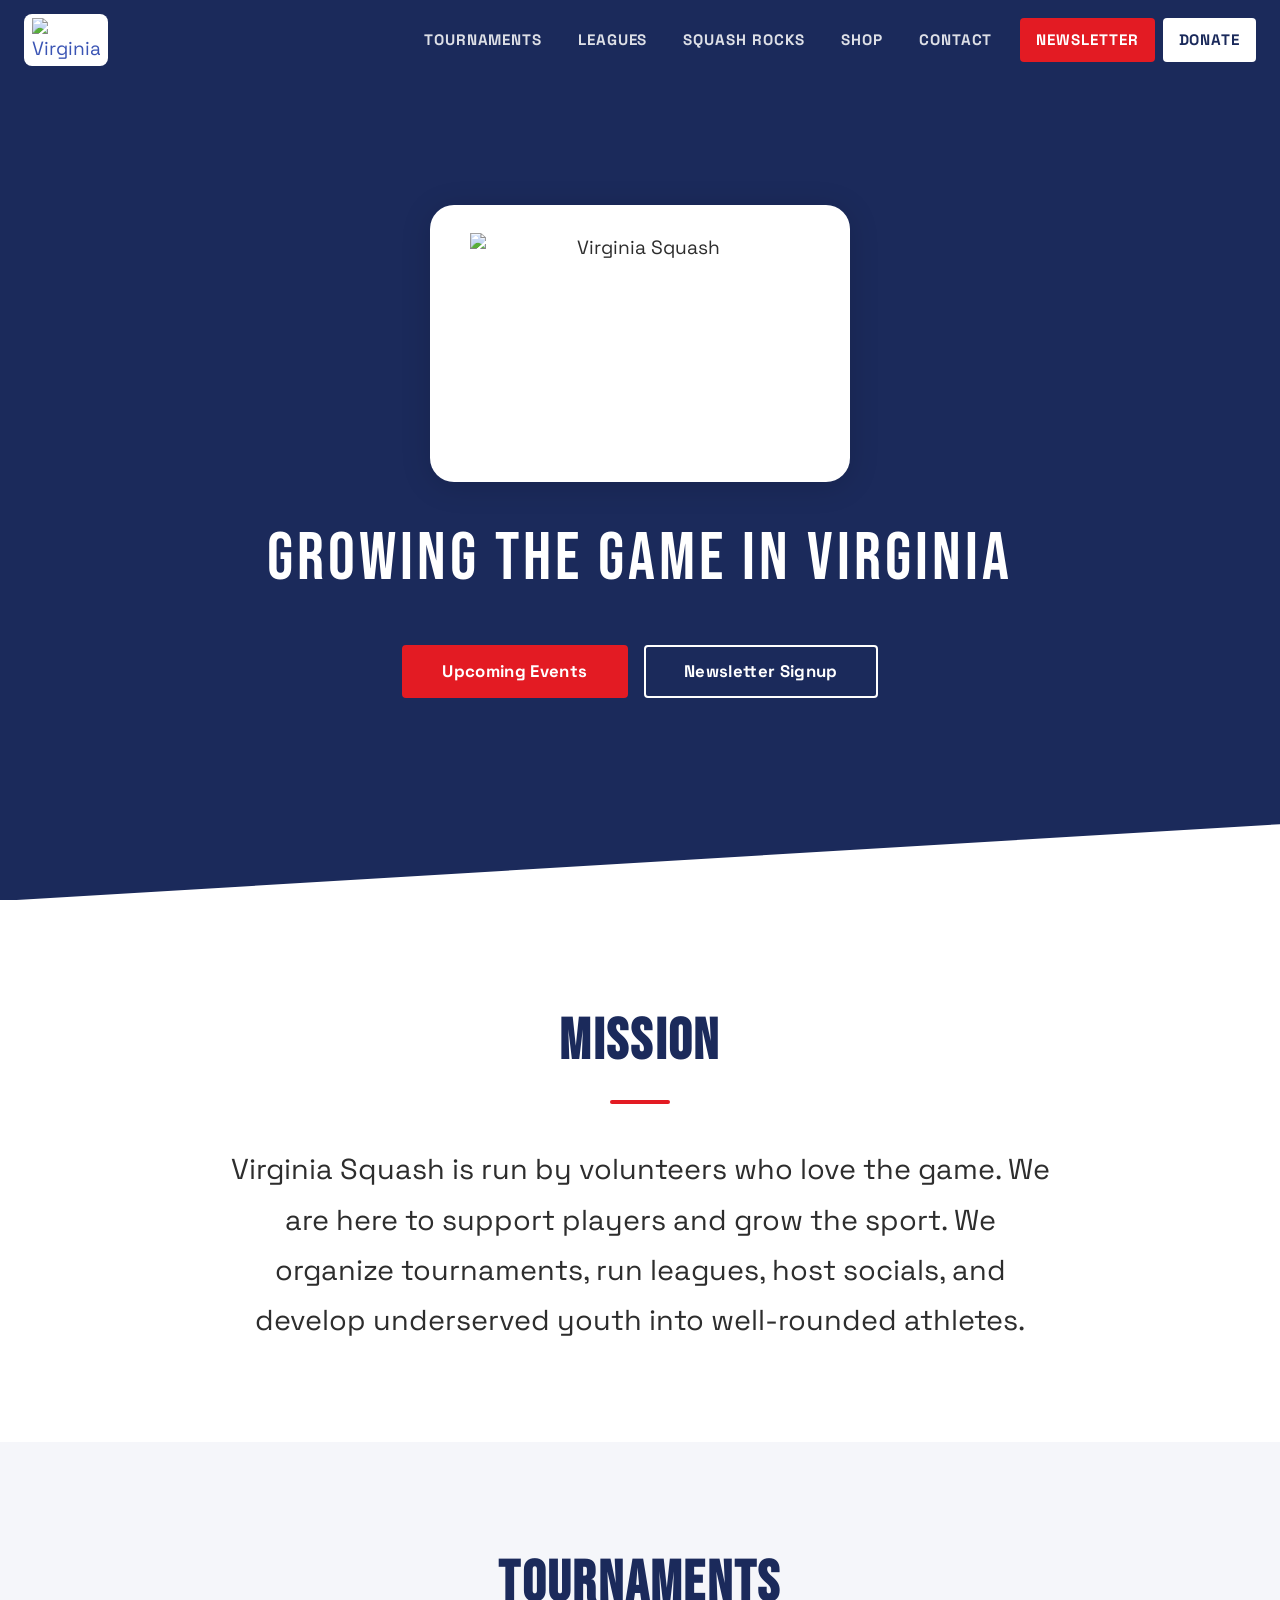
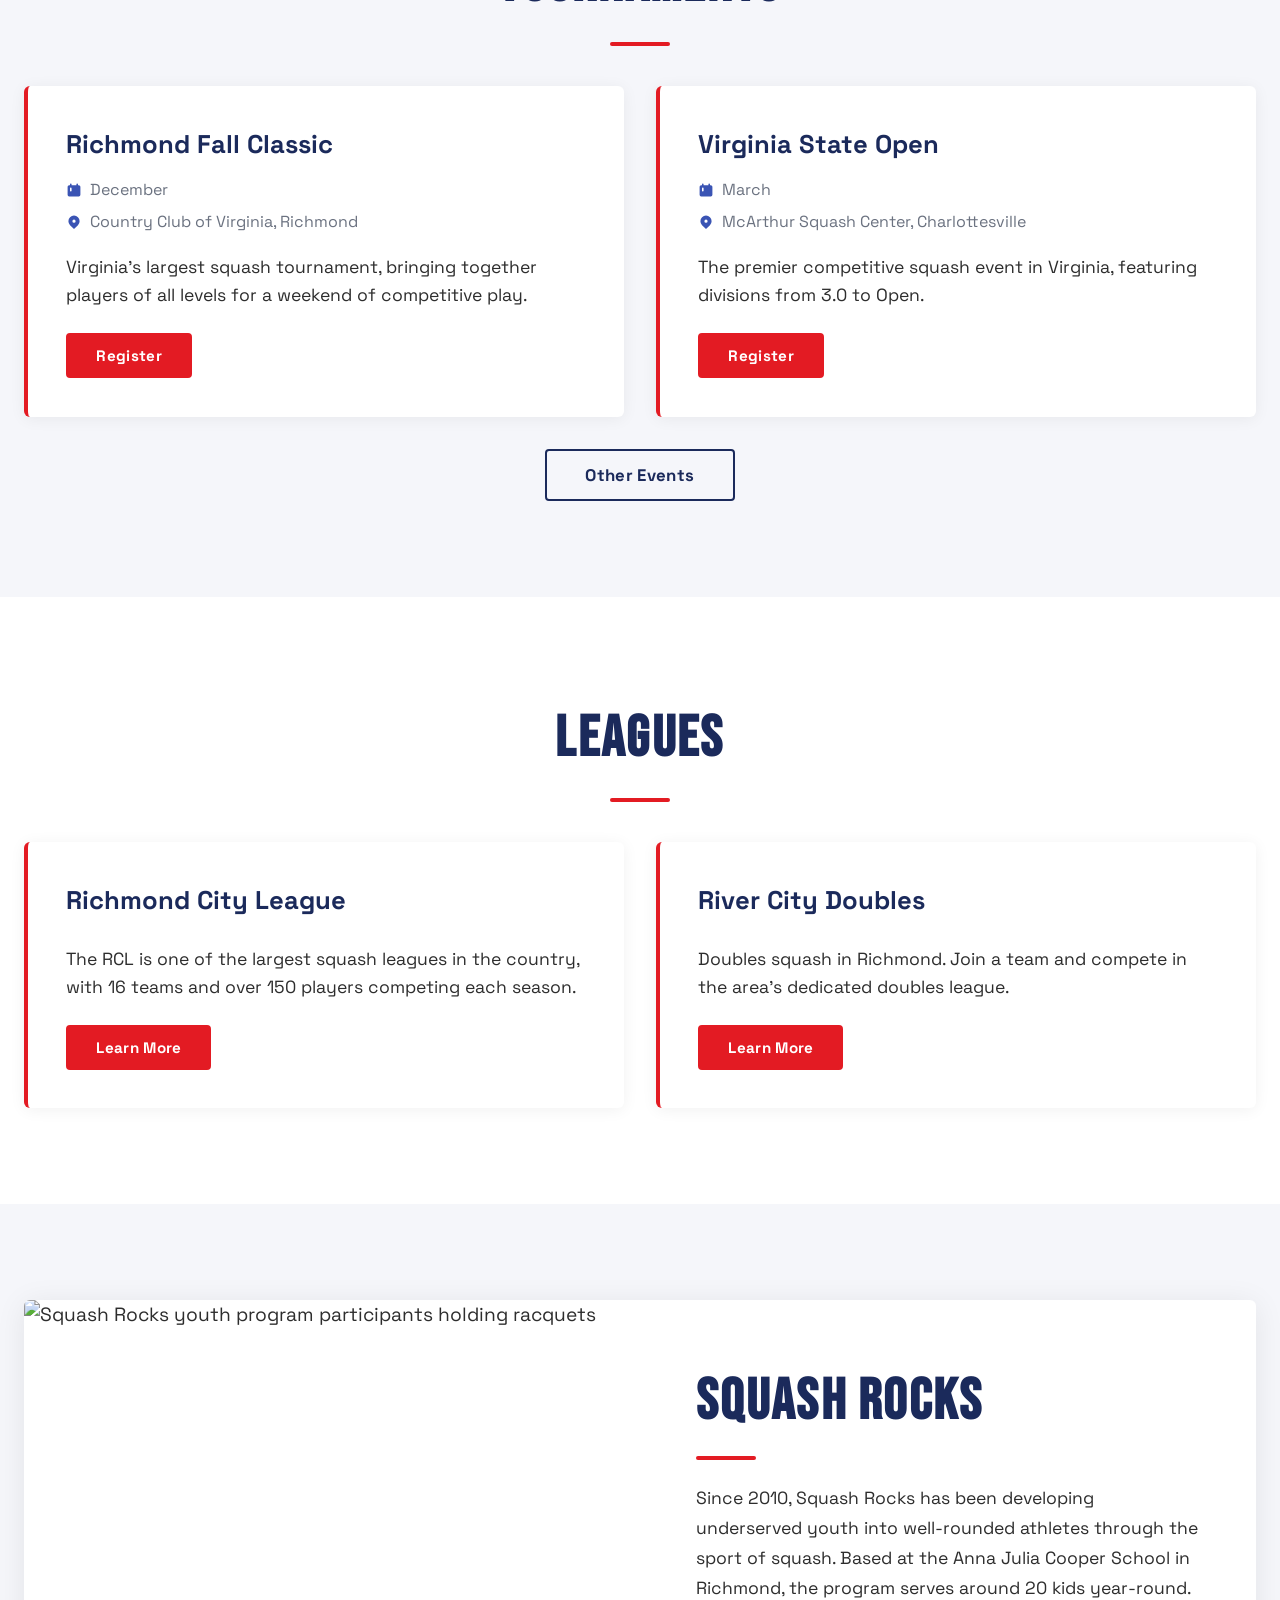
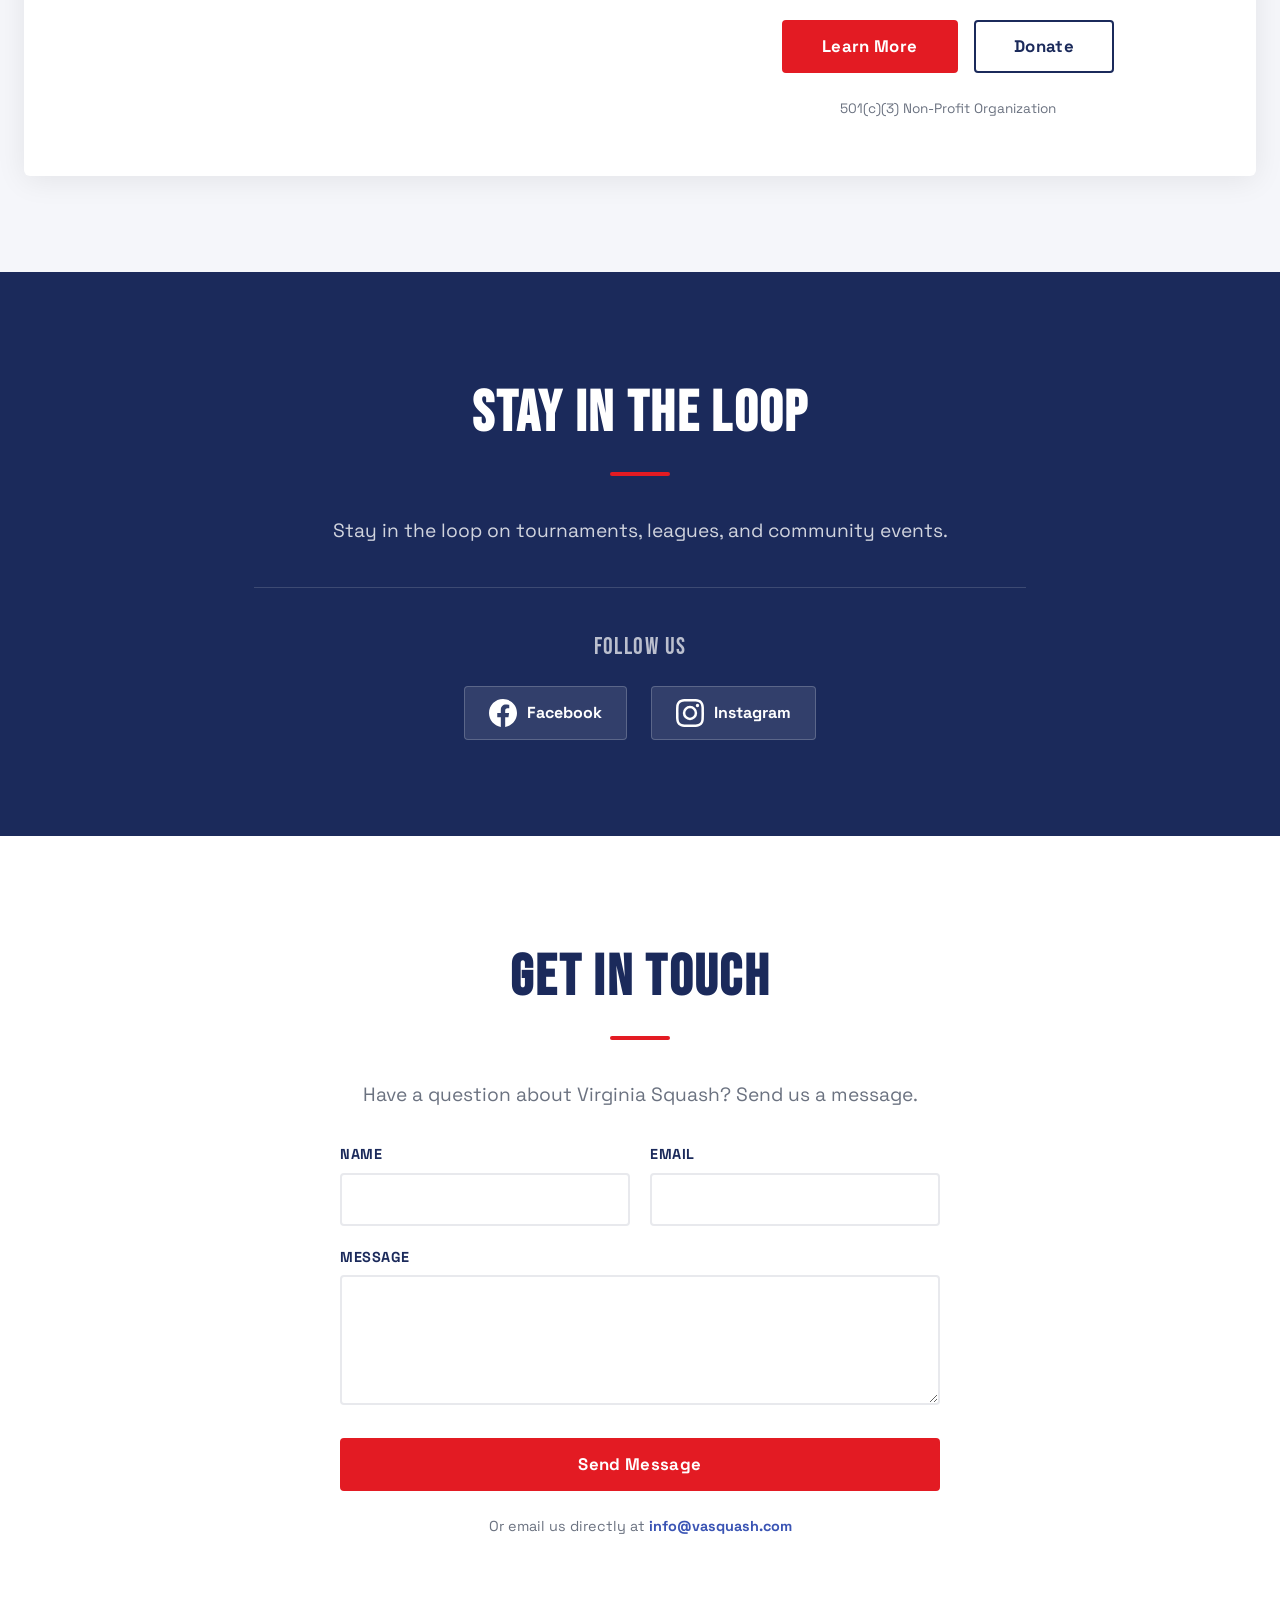
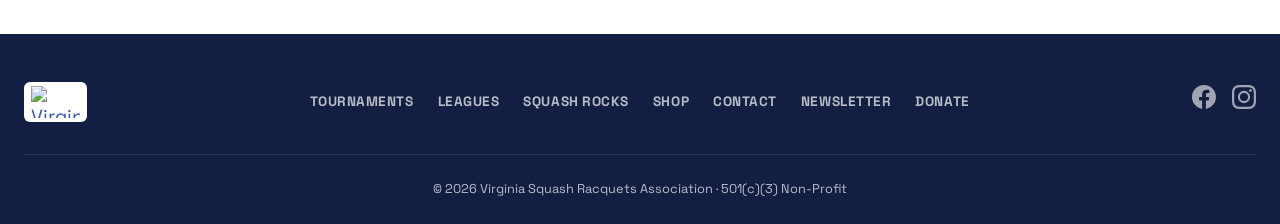
==== index.html @ 573ef641 "Add dedicated Squash Rocks page with red theme New squash-rocks.html branches off the main site with" ====
<!DOCTYPE html>
<html lang="en">
<head>
  <meta charset="UTF-8">
  <meta name="viewport" content="width=device-width, initial-scale=1.0">
  <title>Virginia Squash | Growing the Game in Virginia</title>
  <meta name="description" content="Virginia Squash Racquets Association. Leagues, tournaments, youth programs, and community squash in Virginia.">
  <meta name="theme-color" content="#1B2A5B">
  <meta property="og:title" content="Virginia Squash">
  <meta property="og:description" content="Growing the game in Virginia. Leagues, tournaments, and youth development.">
  <meta property="og:type" content="website">
  <meta property="og:url" content="https://vasquash.com">
  <meta property="og:image" content="assets/logo-hero.png">
  <link rel="icon" type="image/png" sizes="32x32" href="assets/favicon-32.png">
  <link rel="apple-touch-icon" href="assets/apple-touch-icon.png">
  <link rel="preconnect" href="https://fonts.googleapis.com">
  <link rel="preconnect" href="https://fonts.gstatic.com" crossorigin>
  <link href="https://fonts.googleapis.com/css2?family=Bebas+Neue&family=Space+Grotesk:wght@400;700&display=swap" rel="stylesheet">
  <link rel="stylesheet" href="styles.css">
</head>
<body>

  <!-- Navigation -->
  <nav class="nav" id="nav">
    <div class="nav__inner">
      <a href="#" class="nav__logo">
        <img src="assets/logo-nav.png" alt="Virginia Squash" width="120" height="78">
      </a>
      <button class="nav__toggle" id="navToggle" aria-label="Toggle navigation menu" aria-expanded="false">
        <span></span>
        <span></span>
        <span></span>
      </button>
      <div class="nav__menu" id="navMenu">
        <a href="#tournaments" class="nav__link">Tournaments</a>
        <a href="#leagues" class="nav__link">Leagues</a>
        <a href="squash-rocks.html" class="nav__link">Squash Rocks</a>
        <a href="https://virginia-squash-shop.fourthwall.com/" class="nav__link" target="_blank" rel="noopener noreferrer">Shop</a>
        <a href="#contact" class="nav__link">Contact</a>
        <a href="#newsletter" class="nav__link nav__link--cta">Newsletter</a>
        <a href="https://secure.lglforms.com/form_engine/s/cYFWQz6Lg2ntvpS0gaGcMw?t=1695511585" class="nav__link nav__link--donate" target="_blank" rel="noopener noreferrer">Donate</a>
      </div>
    </div>
  </nav>

  <!-- Hero -->
  <section class="hero" id="hero">
    <div class="hero__collage" id="heroCollage" aria-hidden="true"></div>
    <div class="hero__content">
      <img src="assets/logo-hero.png" alt="Virginia Squash" class="hero__logo" width="800" height="519">
      <p class="hero__tagline">Growing the Game in Virginia</p>
      <div class="btn-group">
        <a href="#tournaments" class="btn btn--primary">Upcoming Events</a>
        <a href="#newsletter" class="btn btn--outline">Newsletter Signup</a>
      </div>
    </div>
  </section>

  <!-- About -->
  <section class="section section--white" id="about">
    <div class="container">
      <h2 class="section__title reveal">Mission</h2>
      <p class="about__text reveal">
        Virginia Squash is run by volunteers who love the game. We are here to support players and grow the sport. We organize tournaments, run leagues, host socials, and develop underserved youth into well-rounded athletes.
      </p>
    </div>
  </section>

  <!-- Tournaments -->
  <section class="section section--alt" id="tournaments">
    <div class="container">
      <h2 class="section__title reveal">Tournaments</h2>
      <div class="card-grid">
        <article class="card reveal">
          <h3 class="card__name">Richmond Fall Classic</h3>
          <div class="card__meta">
            <svg class="card__icon" viewBox="0 0 20 20" fill="currentColor" width="16" height="16"><path d="M6 2a1 1 0 00-1 1v1H4a2 2 0 00-2 2v10a2 2 0 002 2h12a2 2 0 002-2V6a2 2 0 00-2-2h-1V3a1 1 0 10-2 0v1H7V3a1 1 0 00-1-1zm0 5a1 1 0 011 1v3a1 1 0 11-2 0V8a1 1 0 011-1z"/></svg>
            <span>December</span>
          </div>
          <div class="card__meta">
            <svg class="card__icon" viewBox="0 0 20 20" fill="currentColor" width="16" height="16"><path fill-rule="evenodd" d="M5.05 4.05a7 7 0 119.9 9.9L10 18.9l-4.95-4.95a7 7 0 010-9.9zM10 11a2 2 0 100-4 2 2 0 000 4z" clip-rule="evenodd"/></svg>
            <span>Country Club of Virginia, Richmond</span>
          </div>
          <p class="card__desc">Virginia's largest squash tournament, bringing together players of all levels for a weekend of competitive play.</p>
          <a href="#newsletter" class="btn btn--primary btn--sm card__action">Register</a>
        </article>

        <article class="card reveal">
          <h3 class="card__name">Virginia State Open</h3>
          <div class="card__meta">
            <svg class="card__icon" viewBox="0 0 20 20" fill="currentColor" width="16" height="16"><path d="M6 2a1 1 0 00-1 1v1H4a2 2 0 00-2 2v10a2 2 0 002 2h12a2 2 0 002-2V6a2 2 0 00-2-2h-1V3a1 1 0 10-2 0v1H7V3a1 1 0 00-1-1zm0 5a1 1 0 011 1v3a1 1 0 11-2 0V8a1 1 0 011-1z"/></svg>
            <span>March</span>
          </div>
          <div class="card__meta">
            <svg class="card__icon" viewBox="0 0 20 20" fill="currentColor" width="16" height="16"><path fill-rule="evenodd" d="M5.05 4.05a7 7 0 119.9 9.9L10 18.9l-4.95-4.95a7 7 0 010-9.9zM10 11a2 2 0 100-4 2 2 0 000 4z" clip-rule="evenodd"/></svg>
            <span>McArthur Squash Center, Charlottesville</span>
          </div>
          <p class="card__desc">The premier competitive squash event in Virginia, featuring divisions from 3.0 to Open.</p>
          <a href="#newsletter" class="btn btn--primary btn--sm card__action">Register</a>
        </article>
      </div>
      <p class="section__link reveal"><a href="https://ussquash.org/tournaments/" class="btn btn--outline-dark" target="_blank" rel="noopener noreferrer">Other Events</a></p>
    </div>
  </section>

  <!-- Leagues -->
  <section class="section section--white" id="leagues">
    <div class="container">
      <h2 class="section__title reveal">Leagues</h2>
      <div class="card-grid">
        <article class="card reveal">
          <h3 class="card__name">Richmond City League</h3>
          <p class="card__desc">The RCL is one of the largest squash leagues in the country, with 16 teams and over 150 players competing each season.</p>
          <a href="#newsletter" class="btn btn--primary btn--sm">Learn More</a>
        </article>

        <article class="card reveal">
          <h3 class="card__name">River City Doubles</h3>
          <p class="card__desc">Doubles squash in Richmond. Join a team and compete in the area's dedicated doubles league.</p>
          <a href="https://river-city-doubles.onrender.com/" class="btn btn--primary btn--sm" target="_blank" rel="noopener noreferrer">Learn More</a>
        </article>
      </div>
    </div>
  </section>

  <!-- Squash Rocks -->
  <section class="section section--alt" id="squash-rocks">
    <div class="container">
      <div class="feature reveal">
        <div class="feature__image-wrap">
          <img src="assets/squash-rocks.jpg" alt="Squash Rocks youth program participants holding racquets" class="feature__image" width="930" height="363" loading="lazy">
        </div>
        <div class="feature__content">
          <h2 class="section__title section__title--left">Squash Rocks</h2>
          <p>Since 2010, Squash Rocks has been developing underserved youth into well-rounded athletes through the sport of squash. Based at the Anna Julia Cooper School in Richmond, the program serves around 20 kids year-round.</p>
          <div class="btn-group">
            <a href="squash-rocks.html" class="btn btn--primary">Learn More</a>
            <a href="https://secure.lglforms.com/form_engine/s/cYFWQz6Lg2ntvpS0gaGcMw?t=1695511585" class="btn btn--outline btn--outline-dark" target="_blank" rel="noopener noreferrer">Donate</a>
          </div>
          <p class="feature__nonprofit">501(c)(3) Non-Profit Organization</p>
        </div>
      </div>
    </div>
  </section>

  <!-- Newsletter -->
  <section class="section section--navy" id="newsletter">
    <div class="container container--narrow">
      <h2 class="section__title section__title--white reveal">Stay in the Loop</h2>
      <p class="newsletter__sub reveal">Stay in the loop on tournaments, leagues, and community events.</p>
      <div class="newsletter__form reveal">
        <script type="text/javascript" src="https://secure.lglforms.com/form_engine/s/c99CcaCB83l9hehomT8fTw.js"></script>
        <noscript><a href="https://secure.lglforms.com/form_engine/s/c99CcaCB83l9hehomT8fTw">Newsletter Signup</a></noscript>
      </div>
      <div class="newsletter__social reveal">
        <p class="newsletter__social-label">Follow us</p>
        <div class="newsletter__social-links">
          <a href="https://www.facebook.com/vasquash" target="_blank" rel="noopener noreferrer" class="newsletter__social-link">
            <svg viewBox="0 0 24 24" width="28" height="28" fill="currentColor"><path d="M24 12.073c0-6.627-5.373-12-12-12s-12 5.373-12 12c0 5.99 4.388 10.954 10.125 11.854v-8.385H7.078v-3.47h3.047V9.43c0-3.007 1.792-4.669 4.533-4.669 1.312 0 2.686.235 2.686.235v2.953H15.83c-1.491 0-1.956.925-1.956 1.874v2.25h3.328l-.532 3.47h-2.796v8.385C19.612 23.027 24 18.062 24 12.073z"/></svg>
            <span>Facebook</span>
          </a>
          <a href="https://www.instagram.com/virginiasquash/" target="_blank" rel="noopener noreferrer" class="newsletter__social-link">
            <svg viewBox="0 0 24 24" width="28" height="28" fill="currentColor"><path d="M12 2.163c3.204 0 3.584.012 4.85.07 3.252.148 4.771 1.691 4.919 4.919.058 1.265.069 1.645.069 4.849 0 3.205-.012 3.584-.069 4.849-.149 3.225-1.664 4.771-4.919 4.919-1.266.058-1.644.07-4.85.07-3.204 0-3.584-.012-4.849-.07-3.26-.149-4.771-1.699-4.919-4.92-.058-1.265-.07-1.644-.07-4.849 0-3.204.013-3.583.07-4.849.149-3.227 1.664-4.771 4.919-4.919 1.266-.057 1.645-.069 4.849-.069zM12 0C8.741 0 8.333.014 7.053.072 2.695.272.273 2.69.073 7.052.014 8.333 0 8.741 0 12c0 3.259.014 3.668.072 4.948.2 4.358 2.618 6.78 6.98 6.98C8.333 23.986 8.741 24 12 24c3.259 0 3.668-.014 4.948-.072 4.354-.2 6.782-2.618 6.979-6.98.059-1.28.073-1.689.073-4.948 0-3.259-.014-3.667-.072-4.947-.196-4.354-2.617-6.78-6.979-6.98C15.668.014 15.259 0 12 0zm0 5.838a6.162 6.162 0 100 12.324 6.162 6.162 0 000-12.324zM12 16a4 4 0 110-8 4 4 0 010 8zm6.406-11.845a1.44 1.44 0 100 2.881 1.44 1.44 0 000-2.881z"/></svg>
            <span>Instagram</span>
          </a>
        </div>
      </div>
    </div>
  </section>

  <!-- Contact -->
  <section class="section section--white" id="contact">
    <div class="container container--narrow">
      <h2 class="section__title reveal">Get in Touch</h2>
      <p class="contact__intro reveal">Have a question about Virginia Squash? Send us a message.</p>
      <form class="contact__form reveal" action="#" method="POST">
        <div class="form__row">
          <div class="form__group">
            <label for="contact-name" class="form__label">Name</label>
            <input type="text" id="contact-name" name="name" required class="form__input">
          </div>
          <div class="form__group">
            <label for="contact-email" class="form__label">Email</label>
            <input type="email" id="contact-email" name="email" required class="form__input">
          </div>
        </div>
        <div class="form__group">
          <label for="contact-message" class="form__label">Message</label>
          <textarea id="contact-message" name="message" rows="5" required class="form__input form__textarea"></textarea>
        </div>
        <button type="submit" class="btn btn--primary">Send Message</button>
      </form>
      <p class="contact__alt reveal">Or email us directly at <a href="mailto:info@vasquash.com">info@vasquash.com</a></p>
    </div>
  </section>

  <!-- Footer -->
  <footer class="footer">
    <div class="container">
      <div class="footer__top">
        <a href="#" class="footer__logo">
          <img src="assets/logo-nav.png" alt="Virginia Squash" width="100" height="65" loading="lazy">
        </a>
        <nav class="footer__nav" aria-label="Footer navigation">
          <a href="#tournaments">Tournaments</a>
          <a href="#leagues">Leagues</a>
          <a href="squash-rocks.html">Squash Rocks</a>
          <a href="https://virginia-squash-shop.fourthwall.com/" target="_blank" rel="noopener noreferrer">Shop</a>
          <a href="#contact">Contact</a>
          <a href="#newsletter">Newsletter</a>
          <a href="https://secure.lglforms.com/form_engine/s/cYFWQz6Lg2ntvpS0gaGcMw?t=1695511585" target="_blank" rel="noopener noreferrer">Donate</a>
        </nav>
        <div class="footer__social">
          <a href="https://www.facebook.com/vasquash" target="_blank" rel="noopener noreferrer" aria-label="Facebook">
            <svg viewBox="0 0 24 24" width="24" height="24" fill="currentColor"><path d="M24 12.073c0-6.627-5.373-12-12-12s-12 5.373-12 12c0 5.99 4.388 10.954 10.125 11.854v-8.385H7.078v-3.47h3.047V9.43c0-3.007 1.792-4.669 4.533-4.669 1.312 0 2.686.235 2.686.235v2.953H15.83c-1.491 0-1.956.925-1.956 1.874v2.25h3.328l-.532 3.47h-2.796v8.385C19.612 23.027 24 18.062 24 12.073z"/></svg>
          </a>
          <a href="https://www.instagram.com/virginiasquash/" target="_blank" rel="noopener noreferrer" aria-label="Instagram">
            <svg viewBox="0 0 24 24" width="24" height="24" fill="currentColor"><path d="M12 2.163c3.204 0 3.584.012 4.85.07 3.252.148 4.771 1.691 4.919 4.919.058 1.265.069 1.645.069 4.849 0 3.205-.012 3.584-.069 4.849-.149 3.225-1.664 4.771-4.919 4.919-1.266.058-1.644.07-4.85.07-3.204 0-3.584-.012-4.849-.07-3.26-.149-4.771-1.699-4.919-4.92-.058-1.265-.07-1.644-.07-4.849 0-3.204.013-3.583.07-4.849.149-3.227 1.664-4.771 4.919-4.919 1.266-.057 1.645-.069 4.849-.069zM12 0C8.741 0 8.333.014 7.053.072 2.695.272.273 2.69.073 7.052.014 8.333 0 8.741 0 12c0 3.259.014 3.668.072 4.948.2 4.358 2.618 6.78 6.98 6.98C8.333 23.986 8.741 24 12 24c3.259 0 3.668-.014 4.948-.072 4.354-.2 6.782-2.618 6.979-6.98.059-1.28.073-1.689.073-4.948 0-3.259-.014-3.667-.072-4.947-.196-4.354-2.617-6.78-6.979-6.98C15.668.014 15.259 0 12 0zm0 5.838a6.162 6.162 0 100 12.324 6.162 6.162 0 000-12.324zM12 16a4 4 0 110-8 4 4 0 010 8zm6.406-11.845a1.44 1.44 0 100 2.881 1.44 1.44 0 000-2.881z"/></svg>
          </a>
        </div>
      </div>
      <div class="footer__bottom">
        <p>&copy; 2026 Virginia Squash Racquets Association &middot; 501(c)(3) Non-Profit</p>
      </div>
    </div>
  </footer>

  <script src="main.js"></script>
</body>
</html>
---- styles.css ----
/* ============================================
   Virginia Squash — vasquash.com
   ============================================ */

/* --- Variables --- */
:root {
  --navy: #1B2A5B;
  --navy-dark: #131F42;
  --blue: #3A54B4;
  --red: #E31B23;
  --red-dark: #C4161D;
  --white: #FFFFFF;
  --off-white: #F5F6FA;
  --gray-light: #E8E9ED;
  --gray: #6B7280;
  --dark: #2D2D2D;

  --font-display: 'Bebas Neue', sans-serif;
  --font-body: 'Space Grotesk', sans-serif;

  --nav-height: 80px;
  --container-max: 1280px;
  --container-narrow: 820px;
  --card-radius: 6px;
  --btn-radius: 4px;
  --section-py: 6rem;
}

/* --- Reset --- */
*, *::before, *::after {
  margin: 0;
  padding: 0;
  box-sizing: border-box;
}

html {
  scroll-behavior: smooth;
  scroll-padding-top: var(--nav-height);
}

body {
  font-family: var(--font-body);
  font-weight: 400;
  font-size: 1.2rem;
  line-height: 1.6;
  color: var(--dark);
  background: var(--white);
  -webkit-font-smoothing: antialiased;
  -moz-osx-font-smoothing: grayscale;
}

img {
  display: block;
  max-width: 100%;
  height: auto;
}

a {
  color: var(--blue);
  text-decoration: none;
  transition: color 0.2s ease;
}

a:hover {
  color: var(--red);
}

/* --- Layout --- */
.container {
  width: 100%;
  max-width: var(--container-max);
  margin: 0 auto;
  padding: 0 1.5rem;
}

.container--narrow {
  max-width: var(--container-narrow);
}

.section {
  padding: var(--section-py) 0;
  position: relative;
}

.section--white {
  background: var(--white);
}

.section--alt {
  background: var(--off-white);
}

.section--navy {
  background: var(--navy);
  color: var(--white);
}

/* --- Section Titles --- */
.section__title {
  font-family: var(--font-display);
  font-size: 3.6rem;
  letter-spacing: 0.04em;
  text-transform: uppercase;
  color: var(--navy);
  text-align: center;
  margin-bottom: 2.5rem;
  position: relative;
  padding-bottom: 1rem;
}

.section__title::after {
  content: '';
  position: absolute;
  bottom: 0;
  left: 50%;
  transform: translateX(-50%);
  width: 60px;
  height: 4px;
  background: var(--red);
  border-radius: 2px;
}

.section__title--white {
  color: var(--white);
}

.section__title--left {
  text-align: left;
}

.section__title--left::after {
  left: 0;
  transform: none;
}

/* --- Buttons --- */
.btn {
  display: inline-block;
  font-family: var(--font-body);
  font-weight: 700;
  font-size: 1.05rem;
  letter-spacing: 0.02em;
  padding: 1rem 2.4rem;
  border-radius: var(--btn-radius);
  border: 2px solid transparent;
  cursor: pointer;
  transition: all 0.25s ease;
  text-align: center;
  line-height: 1;
}

.btn--primary {
  background: var(--red);
  color: var(--white);
  border-color: var(--red);
}

.btn--primary:hover {
  background: var(--red-dark);
  border-color: var(--red-dark);
  color: var(--white);
  transform: translateY(-2px);
  box-shadow: 0 4px 12px rgba(227, 27, 35, 0.3);
}

.btn--outline {
  background: transparent;
  color: var(--white);
  border-color: var(--white);
}

.btn--outline:hover {
  background: var(--white);
  color: var(--navy);
}

.btn--outline-dark {
  color: var(--navy);
  border-color: var(--navy);
}

.btn--outline-dark:hover {
  background: var(--navy);
  color: var(--white);
}

.btn--sm {
  font-size: 0.95rem;
  padding: 0.8rem 1.75rem;
}

/* --- Navigation --- */
.nav {
  position: fixed;
  top: 0;
  left: 0;
  right: 0;
  z-index: 100;
  background: transparent;
  transition: background-color 0.3s ease, box-shadow 0.3s ease;
}

.nav.scrolled {
  background: var(--navy);
  box-shadow: 0 2px 20px rgba(0, 0, 0, 0.2);
}

.nav__inner {
  display: flex;
  align-items: center;
  justify-content: space-between;
  max-width: var(--container-max);
  margin: 0 auto;
  padding: 0 1.5rem;
  height: var(--nav-height);
}

.nav__logo img {
  height: 52px;
  width: auto;
  background: var(--white);
  border-radius: 8px;
  padding: 4px 8px;
}

.nav__menu {
  display: flex;
  align-items: center;
  gap: 0.25rem;
}

.nav__link {
  color: rgba(255, 255, 255, 0.85);
  font-weight: 700;
  font-size: 0.95rem;
  text-transform: uppercase;
  letter-spacing: 0.06em;
  padding: 0.6rem 1rem;
  border-radius: var(--btn-radius);
  transition: color 0.2s ease, background 0.2s ease;
}

.nav__link:hover {
  color: var(--white);
  background: rgba(255, 255, 255, 0.1);
}

.nav__link--cta {
  background: var(--red);
  color: var(--white);
  margin-left: 0.5rem;
}

.nav__link--cta:hover {
  background: var(--red-dark);
  color: var(--white);
}

.nav__link--donate {
  background: var(--white);
  color: var(--navy);
  margin-left: 0.25rem;
  font-weight: 700;
}

.nav__link--donate:hover {
  background: var(--off-white);
  color: var(--navy);
}

.nav__toggle {
  display: none;
  background: none;
  border: none;
  cursor: pointer;
  padding: 0.5rem;
  z-index: 110;
}

.nav__toggle span {
  display: block;
  width: 24px;
  height: 2px;
  background: var(--white);
  margin: 6px 0;
  transition: transform 0.3s ease, opacity 0.3s ease;
  border-radius: 1px;
}

.nav__toggle.active span:nth-child(1) {
  transform: rotate(45deg) translate(5px, 6px);
}

.nav__toggle.active span:nth-child(2) {
  opacity: 0;
}

.nav__toggle.active span:nth-child(3) {
  transform: rotate(-45deg) translate(5px, -6px);
}

/* --- Hero --- */
.hero {
  position: relative;
  min-height: 100vh;
  display: flex;
  align-items: center;
  justify-content: center;
  text-align: center;
  padding: var(--nav-height) 1.5rem 6vw;
  background: var(--navy);
  overflow: hidden;
}

.hero::before {
  content: '';
  position: absolute;
  inset: 0;
  z-index: 1;
  background: linear-gradient(
    180deg,
    rgba(27, 42, 91, 0.85) 0%,
    rgba(27, 42, 91, 0.65) 50%,
    rgba(27, 42, 91, 0.9) 100%
  );
  pointer-events: none;
}

.hero::after {
  content: '';
  position: absolute;
  bottom: -1px;
  left: 0;
  right: 0;
  height: 6vw;
  background: var(--white);
  clip-path: polygon(0 100%, 100% 0, 100% 100%);
  z-index: 2;
}

.hero__collage {
  position: absolute;
  inset: 0;
  z-index: 0;
  opacity: 0;
  transition: opacity 0.8s ease;
  display: grid;
  grid-template-columns: repeat(var(--collage-cols, 4), 1fr);
  grid-template-rows: repeat(var(--collage-rows, 5), 1fr);
  gap: 4px;
  padding: 4px;
  overflow: hidden;
}

.hero__collage.loaded {
  opacity: 1;
}

.collage-card {
  position: relative;
  perspective: 600px;
  overflow: hidden;
}

.collage-card__inner {
  position: relative;
  width: 100%;
  height: 100%;
  transition: transform 0.8s ease-in-out;
  transform-style: preserve-3d;
}

.collage-card.flipped .collage-card__inner {
  transform: rotateY(180deg);
}

.collage-card__face {
  position: absolute;
  inset: 0;
  backface-visibility: hidden;
  border-radius: 3px;
  overflow: hidden;
  background: var(--navy-dark);
}

.collage-card__face img {
  width: 100%;
  height: 100%;
  object-fit: cover;
  object-position: top;
  display: block;
}

.collage-card__face--back {
  transform: rotateY(180deg);
}

.hero__content {
  position: relative;
  z-index: 3;
}

.hero__logo {
  max-width: 420px;
  width: 100%;
  margin: 0 auto 1.5rem;
  background: var(--white);
  border-radius: 24px;
  padding: 1.75rem 2.5rem;
  box-shadow: 0 4px 30px rgba(0, 0, 0, 0.15);
  animation: heroFadeIn 1s ease-out both;
}

.hero__tagline {
  font-family: var(--font-display);
  font-size: clamp(2.4rem, 5.5vw, 4.2rem);
  color: var(--white);
  letter-spacing: 0.06em;
  text-transform: uppercase;
  margin-bottom: 2rem;
  animation: heroSlideUp 0.8s ease-out 0.3s both;
}

.btn-group {
  display: flex;
  gap: 1rem;
  justify-content: center;
  flex-wrap: wrap;
  animation: heroSlideUp 0.8s ease-out 0.6s both;
}

/* --- About --- */
.about__text {
  font-size: 1.8rem;
  line-height: 1.75;
  max-width: 820px;
  margin: 0 auto;
  text-align: center;
  color: var(--dark);
}

.section__link {
  text-align: center;
  margin-top: 2rem;
}

/* --- Cards --- */
.card-grid {
  display: grid;
  grid-template-columns: repeat(2, 1fr);
  gap: 2rem;
}

.card {
  background: var(--white);
  border-radius: var(--card-radius);
  padding: 2.4rem;
  border-left: 4px solid var(--red);
  box-shadow: 0 2px 16px rgba(0, 0, 0, 0.06);
  transition: transform 0.3s ease, box-shadow 0.3s ease;
  display: flex;
  flex-direction: column;
}

.card__action {
  margin-top: auto;
  align-self: center;
}

.card:hover {
  transform: translateY(-4px);
  box-shadow: 0 8px 30px rgba(0, 0, 0, 0.1);
}

.card__name {
  font-family: var(--font-body);
  font-weight: 700;
  font-size: 1.6rem;
  color: var(--navy);
  margin-bottom: 0.75rem;
}

.card__meta {
  display: flex;
  align-items: center;
  gap: 0.5rem;
  font-size: 1rem;
  color: var(--gray);
  margin-bottom: 0.4rem;
}

.card__icon {
  flex-shrink: 0;
  color: var(--blue);
}

.card__desc {
  font-size: 1.1rem;
  color: var(--dark);
  margin: 0.75rem 0 1.5rem;
  flex-grow: 1;
}

.card .btn {
  align-self: flex-start;
}

/* --- Feature (Squash Rocks) --- */
.feature {
  display: grid;
  grid-template-columns: 1fr 1fr;
  background: var(--white);
  border-radius: var(--card-radius);
  overflow: hidden;
  box-shadow: 0 4px 30px rgba(0, 0, 0, 0.08);
}

.feature__image-wrap {
  overflow: hidden;
}

.feature__image {
  width: 100%;
  height: 100%;
  object-fit: cover;
  transition: transform 0.4s ease;
}

.feature:hover .feature__image {
  transform: scale(1.03);
}

.feature__content {
  padding: 3.5rem;
  display: flex;
  flex-direction: column;
  justify-content: center;
  gap: 1rem;
}

.feature__content p {
  font-size: 1.1rem;
  line-height: 1.7;
  color: var(--dark);
}

p.feature__nonprofit {
  font-size: 0.85rem;
  color: var(--gray);
  text-align: center;
  margin-top: 0.5rem;
}

.feature__content .section__title {
  margin-bottom: 0.5rem;
  padding-bottom: 0.75rem;
}

/* --- Newsletter --- */
.section--navy .section__title::after {
  background: var(--red);
}

.newsletter__sub {
  text-align: center;
  font-size: 1.2rem;
  color: rgba(255, 255, 255, 0.8);
  margin-bottom: 2rem;
}

.newsletter__form {
  max-width: 540px;
  margin: 0 auto;
}

.newsletter__form iframe {
  max-height: 400px;
}

.newsletter__social {
  margin-top: 2.5rem;
  padding-top: 2.5rem;
  border-top: 1px solid rgba(255, 255, 255, 0.15);
  text-align: center;
}

.newsletter__social-label {
  font-family: var(--font-display);
  font-size: 1.5rem;
  letter-spacing: 0.06em;
  text-transform: uppercase;
  color: rgba(255, 255, 255, 0.7);
  margin-bottom: 1.25rem;
}

.newsletter__social-links {
  display: flex;
  justify-content: center;
  gap: 1.5rem;
}

.newsletter__social-link {
  display: flex;
  align-items: center;
  gap: 0.6rem;
  color: var(--white);
  background: rgba(255, 255, 255, 0.1);
  border: 1px solid rgba(255, 255, 255, 0.2);
  border-radius: var(--btn-radius);
  padding: 0.75rem 1.5rem;
  font-weight: 700;
  font-size: 1rem;
  transition: background 0.2s ease, transform 0.2s ease;
}

.newsletter__social-link:hover {
  background: rgba(255, 255, 255, 0.2);
  color: var(--white);
  transform: translateY(-2px);
}

/* --- Contact --- */
.contact__intro {
  text-align: center;
  color: var(--gray);
  margin-bottom: 2rem;
}

.contact__form {
  max-width: 600px;
  margin: 0 auto 1.5rem;
}

.form__row {
  display: grid;
  grid-template-columns: 1fr 1fr;
  gap: 1.25rem;
}

.form__group {
  margin-bottom: 1.25rem;
}

.form__label {
  display: block;
  font-weight: 700;
  font-size: 0.9rem;
  text-transform: uppercase;
  letter-spacing: 0.04em;
  color: var(--navy);
  margin-bottom: 0.4rem;
}

.form__input {
  width: 100%;
  padding: 0.95rem 1.1rem;
  border: 2px solid var(--gray-light);
  border-radius: var(--btn-radius);
  font-family: var(--font-body);
  font-size: 0.95rem;
  color: var(--dark);
  background: var(--white);
  outline: none;
  transition: border-color 0.2s ease, box-shadow 0.2s ease;
}

.form__input:focus {
  border-color: var(--blue);
  box-shadow: 0 0 0 3px rgba(58, 84, 180, 0.15);
}

.form__textarea {
  resize: vertical;
  min-height: 120px;
}

.contact__form .btn {
  width: 100%;
  margin-top: 0.25rem;
}

.contact__alt {
  text-align: center;
  font-size: 0.9rem;
  color: var(--gray);
}

.contact__alt a {
  font-weight: 700;
  color: var(--blue);
}

.contact__alt a:hover {
  color: var(--red);
}

/* --- Footer --- */
.footer {
  background: var(--navy-dark);
  color: rgba(255, 255, 255, 0.7);
  padding: 3rem 0 1.5rem;
}

.footer__top {
  display: flex;
  align-items: center;
  justify-content: space-between;
  padding-bottom: 2rem;
  border-bottom: 1px solid rgba(255, 255, 255, 0.1);
  margin-bottom: 1.5rem;
  flex-wrap: wrap;
  gap: 1.5rem;
}

.footer__logo img {
  height: 40px;
  width: auto;
  background: var(--white);
  border-radius: 6px;
  padding: 4px 7px;
}

.footer__nav {
  display: flex;
  gap: 1.5rem;
  flex-wrap: wrap;
}

.footer__nav a {
  color: rgba(255, 255, 255, 0.7);
  font-size: 0.85rem;
  font-weight: 700;
  text-transform: uppercase;
  letter-spacing: 0.04em;
  transition: color 0.2s ease;
}

.footer__nav a:hover {
  color: var(--white);
}

.footer__social {
  display: flex;
  gap: 1rem;
}

.footer__social a {
  color: rgba(255, 255, 255, 0.6);
  transition: color 0.2s ease, transform 0.2s ease;
}

.footer__social a:hover {
  color: var(--white);
  transform: translateY(-2px);
}

.footer__bottom {
  text-align: center;
  font-size: 0.8rem;
}

/* --- Animations --- */
@keyframes heroFadeIn {
  from {
    opacity: 0;
    transform: scale(0.93);
  }
  to {
    opacity: 1;
    transform: scale(1);
  }
}

@keyframes heroSlideUp {
  from {
    opacity: 0;
    transform: translateY(24px);
  }
  to {
    opacity: 1;
    transform: translateY(0);
  }
}

/* Scroll reveal */
.reveal {
  opacity: 0;
  transform: translateY(28px);
  transition: opacity 0.7s ease, transform 0.7s ease;
}

.reveal.revealed {
  opacity: 1;
  transform: translateY(0);
}

.card-grid .reveal:nth-child(2) {
  transition-delay: 0.12s;
}

/* ============================================
   Squash Rocks — Red Theme
   Scoped to body.theme-red
   ============================================ */
.theme-red {
  --navy: #C4161D;
  --navy-dark: #8E0E13;
  --blue: #E31B23;
}

/* Body-text anchors pick up red via the base `a { color: var(--blue) }` rule
   since --blue is remapped to red in .theme-red. Don't override here, or
   higher-specificity rules like .nav__link and .btn--outline get clobbered. */

.theme-red .nav.scrolled {
  background: var(--navy-dark);
}

.theme-red .nav__link--donate {
  background: var(--white);
  color: var(--navy-dark);
}

.theme-red .nav__link--active {
  color: var(--white);
  background: rgba(255, 255, 255, 0.15);
}

.theme-red .section__title {
  color: var(--navy-dark);
}

.theme-red .section__title::after {
  background: var(--navy-dark);
}

.theme-red .card {
  border-left-color: var(--navy-dark);
}

.theme-red .card__icon {
  color: var(--navy-dark);
}

.theme-red .card__name {
  color: var(--navy-dark);
}

.theme-red .form__label {
  color: var(--navy-dark);
}

.theme-red .form__input:focus {
  border-color: var(--red);
  box-shadow: 0 0 0 3px rgba(227, 27, 35, 0.15);
}

.theme-red .footer {
  background: #2A0608;
}

/* --- Squash Rocks Hero --- */
.hero--rocks {
  min-height: 88vh;
  background: #8E0E13;
  position: relative;
  overflow: hidden;
}

.hero__photo {
  position: absolute;
  inset: 0;
  background-image: url('assets/squash-rocks/03.jpg');
  background-size: cover;
  background-position: center;
  filter: saturate(0.85) contrast(1.05);
  z-index: 0;
}

.hero--rocks::before {
  content: '';
  position: absolute;
  inset: 0;
  background:
    linear-gradient(135deg, rgba(227, 27, 35, 0.78) 0%, rgba(142, 14, 19, 0.88) 100%),
    repeating-linear-gradient(
      45deg,
      transparent 0,
      transparent 60px,
      rgba(255, 255, 255, 0.04) 60px,
      rgba(255, 255, 255, 0.04) 61px
    );
  pointer-events: none;
  z-index: 1;
}

.hero--rocks::after {
  background: var(--white);
}

.hero--rocks .hero__content {
  max-width: 880px;
}

.hero__eyebrow {
  font-family: var(--font-body);
  font-weight: 700;
  font-size: 0.95rem;
  letter-spacing: 0.18em;
  text-transform: uppercase;
  color: rgba(255, 255, 255, 0.85);
  margin-bottom: 1.25rem;
  animation: heroSlideUp 0.7s ease-out 0.1s both;
}

.hero__title {
  font-family: var(--font-display);
  font-size: clamp(4rem, 12vw, 9rem);
  line-height: 0.95;
  letter-spacing: 0.02em;
  color: var(--white);
  text-transform: uppercase;
  margin-bottom: 1rem;
  text-shadow: 0 4px 30px rgba(0, 0, 0, 0.25);
  animation: heroFadeIn 0.9s ease-out both;
}

.hero--rocks .hero__tagline {
  font-family: var(--font-display);
  font-size: clamp(1.6rem, 3.5vw, 2.6rem);
  color: var(--white);
  letter-spacing: 0.08em;
  margin-bottom: 1.5rem;
  opacity: 0.95;
}

.hero__lede {
  font-size: 1.15rem;
  line-height: 1.65;
  color: rgba(255, 255, 255, 0.92);
  max-width: 620px;
  margin: 0 auto 2.25rem;
  animation: heroSlideUp 0.8s ease-out 0.45s both;
}

/* --- Stats --- */
.stats {
  display: grid;
  grid-template-columns: repeat(4, 1fr);
  gap: 1.5rem;
}

.stat {
  background: var(--white);
  border-radius: var(--card-radius);
  padding: 2.5rem 1.5rem;
  text-align: center;
  border-top: 4px solid var(--red);
  box-shadow: 0 2px 16px rgba(0, 0, 0, 0.06);
  transition: transform 0.3s ease, box-shadow 0.3s ease;
}

.stat:hover {
  transform: translateY(-4px);
  box-shadow: 0 8px 30px rgba(0, 0, 0, 0.1);
}

.stat__number {
  font-family: var(--font-display);
  font-size: 4rem;
  line-height: 1;
  color: var(--red-dark);
  letter-spacing: 0.02em;
  margin-bottom: 0.5rem;
}

.stat__label {
  font-weight: 700;
  font-size: 0.95rem;
  text-transform: uppercase;
  letter-spacing: 0.08em;
  color: var(--dark);
}

/* --- Pillars --- */
.pillars {
  display: grid;
  grid-template-columns: repeat(4, 1fr);
  gap: 1.5rem;
}

.pillar {
  background: var(--off-white);
  border-radius: var(--card-radius);
  padding: 2.4rem;
  text-align: center;
  transition: transform 0.3s ease;
}

.pillar:hover {
  transform: translateY(-4px);
}

.pillar__icon {
  display: inline-flex;
  align-items: center;
  justify-content: center;
  width: 64px;
  height: 64px;
  border-radius: 50%;
  background: var(--red);
  color: var(--white);
  margin-bottom: 1.25rem;
}

.pillar__name {
  font-family: var(--font-body);
  font-weight: 700;
  font-size: 1.4rem;
  color: var(--navy-dark);
  margin-bottom: 0.75rem;
}

.pillar__desc {
  font-size: 1rem;
  line-height: 1.65;
  color: var(--dark);
}

/* --- Gallery --- */
.moments__sub {
  text-align: center;
  font-size: 1.1rem;
  color: var(--gray);
  margin-bottom: 2.5rem;
  margin-top: -1rem;
}

.gallery {
  display: grid;
  grid-template-columns: repeat(4, 1fr);
  grid-auto-rows: 180px;
  gap: 0.75rem;
}

.gallery__item {
  position: relative;
  overflow: hidden;
  border-radius: var(--card-radius);
  background: var(--gray-light);
  display: block;
  transition: transform 0.35s ease, box-shadow 0.35s ease;
}

.gallery__item img {
  width: 100%;
  height: 100%;
  object-fit: cover;
  display: block;
  transition: transform 0.6s ease, filter 0.4s ease;
}

.gallery__item::after {
  content: '';
  position: absolute;
  inset: 0;
  background: linear-gradient(135deg, rgba(227, 27, 35, 0.35) 0%, rgba(142, 14, 19, 0.45) 100%);
  opacity: 0;
  transition: opacity 0.35s ease;
}

.gallery__item:hover {
  transform: translateY(-3px);
  box-shadow: 0 10px 30px rgba(142, 14, 19, 0.25);
}

.gallery__item:hover img {
  transform: scale(1.06);
}

.gallery__item:hover::after {
  opacity: 1;
}

.gallery__item--wide {
  grid-column: span 2;
}

.gallery__item--tall {
  grid-row: span 2;
}

/* --- Section Red (Get Involved) --- */
.section--red {
  background:
    radial-gradient(ellipse at top left, rgba(255, 255, 255, 0.1) 0%, transparent 50%),
    linear-gradient(135deg, #C4161D 0%, #8E0E13 100%);
  color: var(--white);
}

.section--red .section__title {
  color: var(--white);
}

.section--red .section__title::after {
  background: var(--white);
}

.involved__sub {
  text-align: center;
  font-size: 1.2rem;
  color: rgba(255, 255, 255, 0.85);
  margin-bottom: 2.5rem;
}

.involved-grid {
  display: grid;
  grid-template-columns: repeat(3, 1fr);
  gap: 1.75rem;
}

.involved-card {
  background: rgba(255, 255, 255, 0.08);
  border: 1px solid rgba(255, 255, 255, 0.18);
  border-radius: var(--card-radius);
  padding: 2.25rem;
  display: flex;
  flex-direction: column;
  backdrop-filter: blur(6px);
  transition: background 0.25s ease, transform 0.25s ease;
}

.involved-card:hover {
  background: rgba(255, 255, 255, 0.12);
  transform: translateY(-4px);
}

.involved-card__name {
  font-family: var(--font-display);
  font-size: 2rem;
  letter-spacing: 0.05em;
  text-transform: uppercase;
  color: var(--white);
  margin-bottom: 0.75rem;
}

.involved-card p {
  font-size: 1rem;
  line-height: 1.65;
  color: rgba(255, 255, 255, 0.9);
  margin-bottom: 1.5rem;
  flex-grow: 1;
}

.btn--white {
  background: var(--white);
  color: var(--red-dark);
  border-color: var(--white);
}

.involved-card .btn--white {
  align-self: flex-start;
}

.btn--white:hover {
  background: transparent;
  color: var(--white);
  border-color: var(--white);
  transform: translateY(-2px);
  box-shadow: 0 4px 12px rgba(0, 0, 0, 0.2);
}

/* --- Responsive --- */
@media (max-width: 1024px) {
  :root {
    --section-py: 4rem;
  }

  .section__title {
    font-size: 2.5rem;
  }

  .stats {
    grid-template-columns: repeat(2, 1fr);
  }

  .pillars {
    grid-template-columns: repeat(2, 1fr);
  }

  .involved-grid {
    grid-template-columns: 1fr;
  }

  .gallery {
    grid-template-columns: repeat(3, 1fr);
    grid-auto-rows: 160px;
  }
}

@media (max-width: 768px) {
  :root {
    --section-py: 3.5rem;
    --nav-height: 64px;
  }

  /* Mobile nav */
  .nav__toggle {
    display: block;
  }

  .nav__menu {
    position: fixed;
    top: 0;
    right: 0;
    width: 100%;
    height: 100dvh;
    background: var(--navy-dark);
    flex-direction: column;
    justify-content: center;
    align-items: center;
    gap: 0.5rem;
    transform: translateX(100%);
    transition: transform 0.4s cubic-bezier(0.4, 0, 0.2, 1);
  }

  .nav__menu.open {
    transform: translateX(0);
  }

  .nav__link {
    font-size: 1.2rem;
    padding: 0.75rem 1.5rem;
  }

  .nav__link--cta,
  .nav__link--donate {
    margin-left: 0;
    margin-top: 0.5rem;
  }

  /* Layout */
  .card-grid {
    grid-template-columns: 1fr;
  }

  .feature {
    grid-template-columns: 1fr;
  }

  .feature__image {
    height: 220px;
  }

  .feature__content {
    padding: 2rem;
  }

  .form__row {
    grid-template-columns: 1fr;
  }

  /* Hero */
  .hero__logo {
    max-width: 75vw;
  }

  .hero__tagline {
    font-size: 1.8rem;
  }

  .btn-group {
    flex-direction: column;
    align-items: center;
  }

  .btn-group .btn {
    width: 100%;
    max-width: 280px;
  }

  /* About */
  .about__text {
    font-size: 1.3rem;
  }

  /* Section titles */
  .section__title {
    font-size: 2.2rem;
  }

  .stats {
    grid-template-columns: 1fr 1fr;
    gap: 1rem;
  }

  .stat {
    padding: 1.75rem 1rem;
  }

  .stat__number {
    font-size: 3rem;
  }

  .hero--rocks {
    min-height: 80vh;
  }

  .pillars {
    grid-template-columns: 1fr;
  }

  .gallery {
    grid-template-columns: repeat(2, 1fr);
    grid-auto-rows: 140px;
    gap: 0.5rem;
  }

  .gallery__item--wide,
  .gallery__item--tall {
    grid-column: auto;
    grid-row: auto;
  }

  /* Footer */
  .footer__top {
    flex-direction: column;
    align-items: center;
    text-align: center;
  }

  .footer__nav {
    justify-content: center;
  }

}

@media (max-width: 480px) {
  :root {
    --section-py: 3rem;
  }

  .hero {
    padding-bottom: 10vw;
  }

  .hero__logo {
    max-width: 75vw;
  }

  .section__title {
    font-size: 2rem;
  }

  .card {
    padding: 1.5rem;
  }

  .feature__content {
    padding: 1.5rem;
  }
}
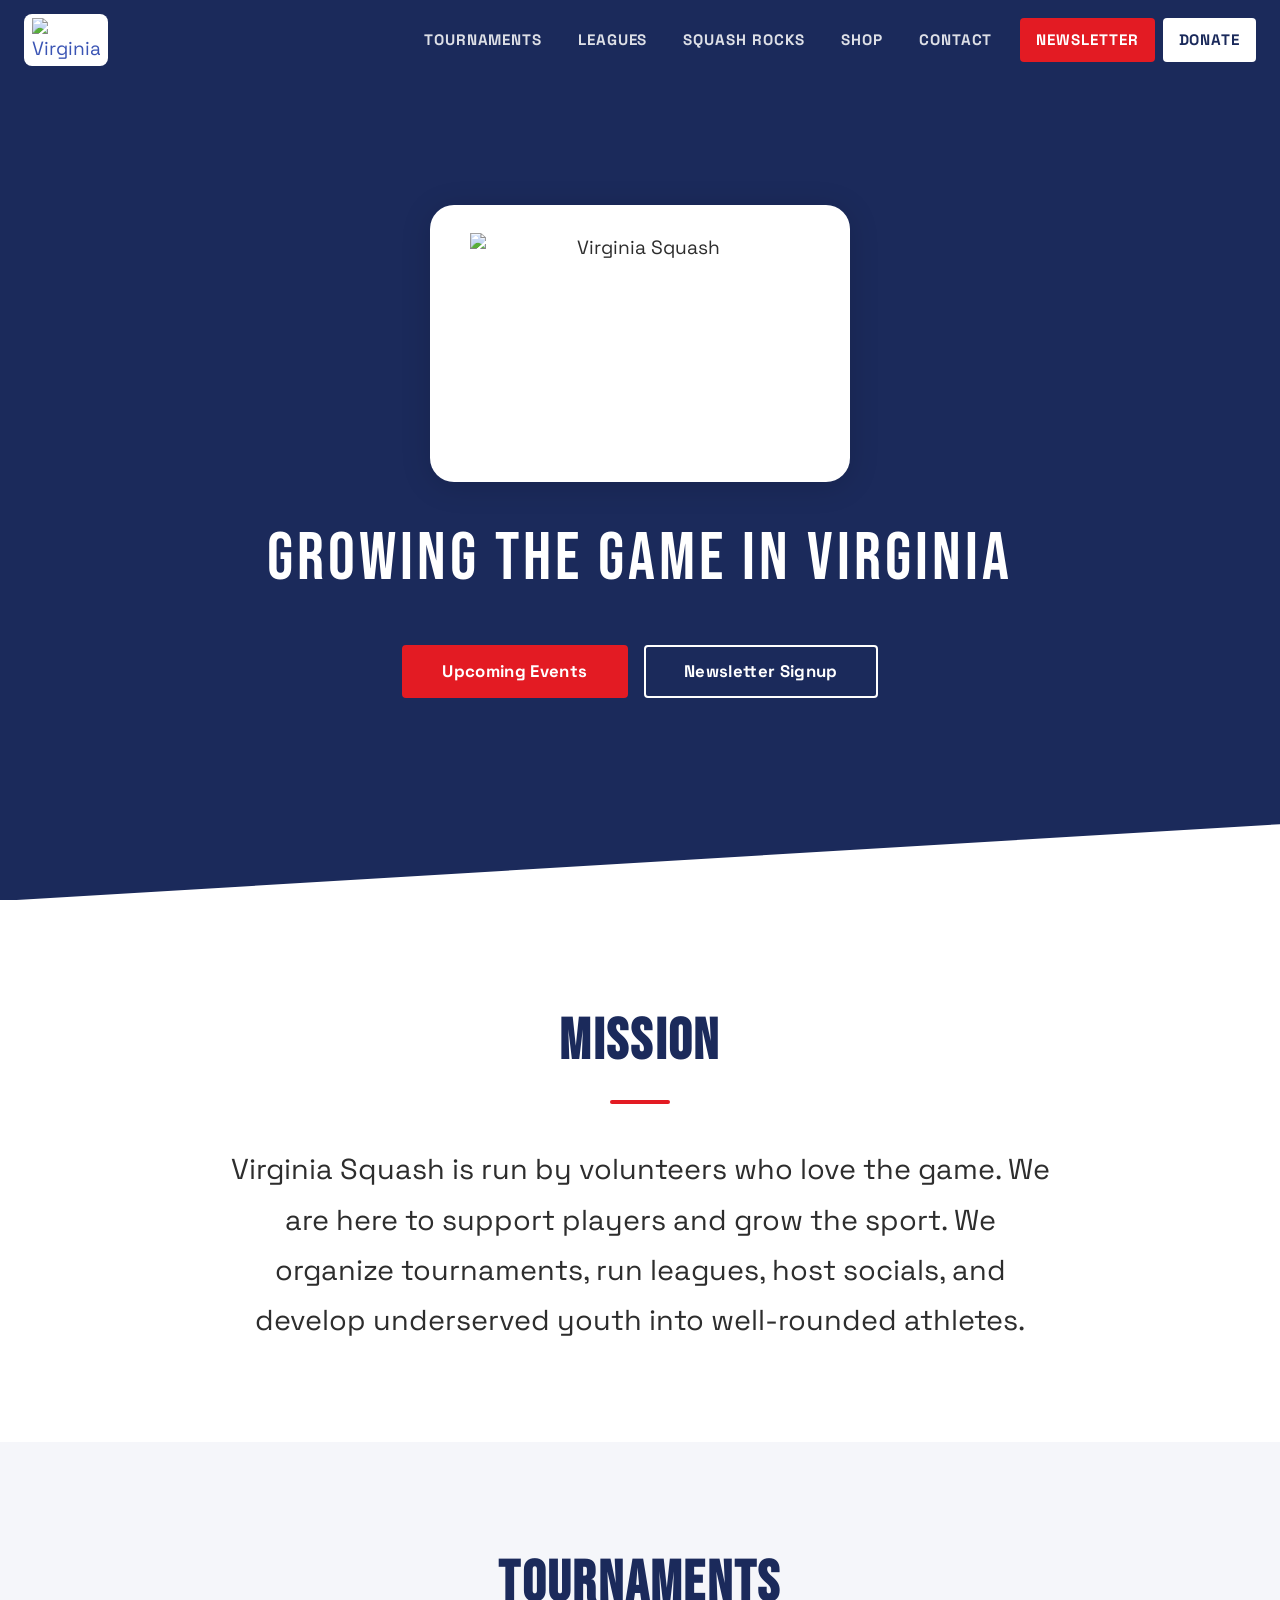
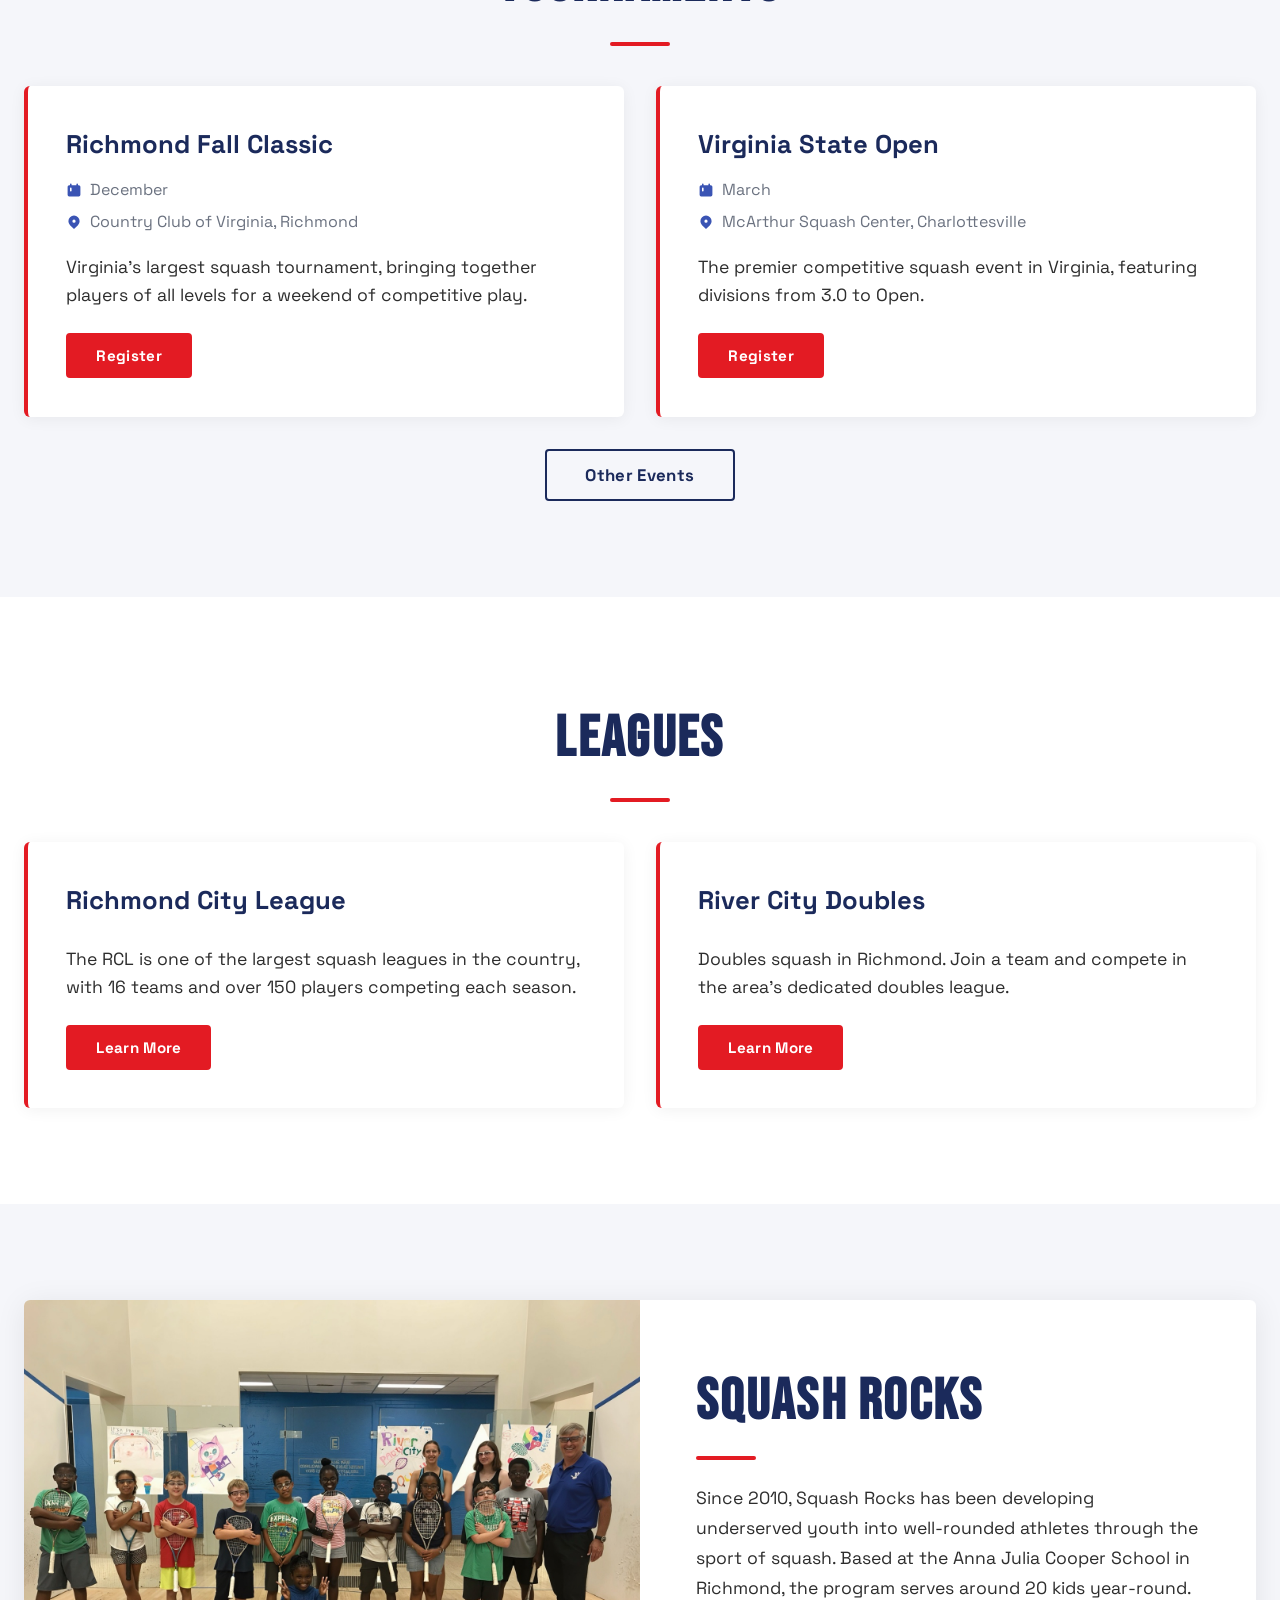
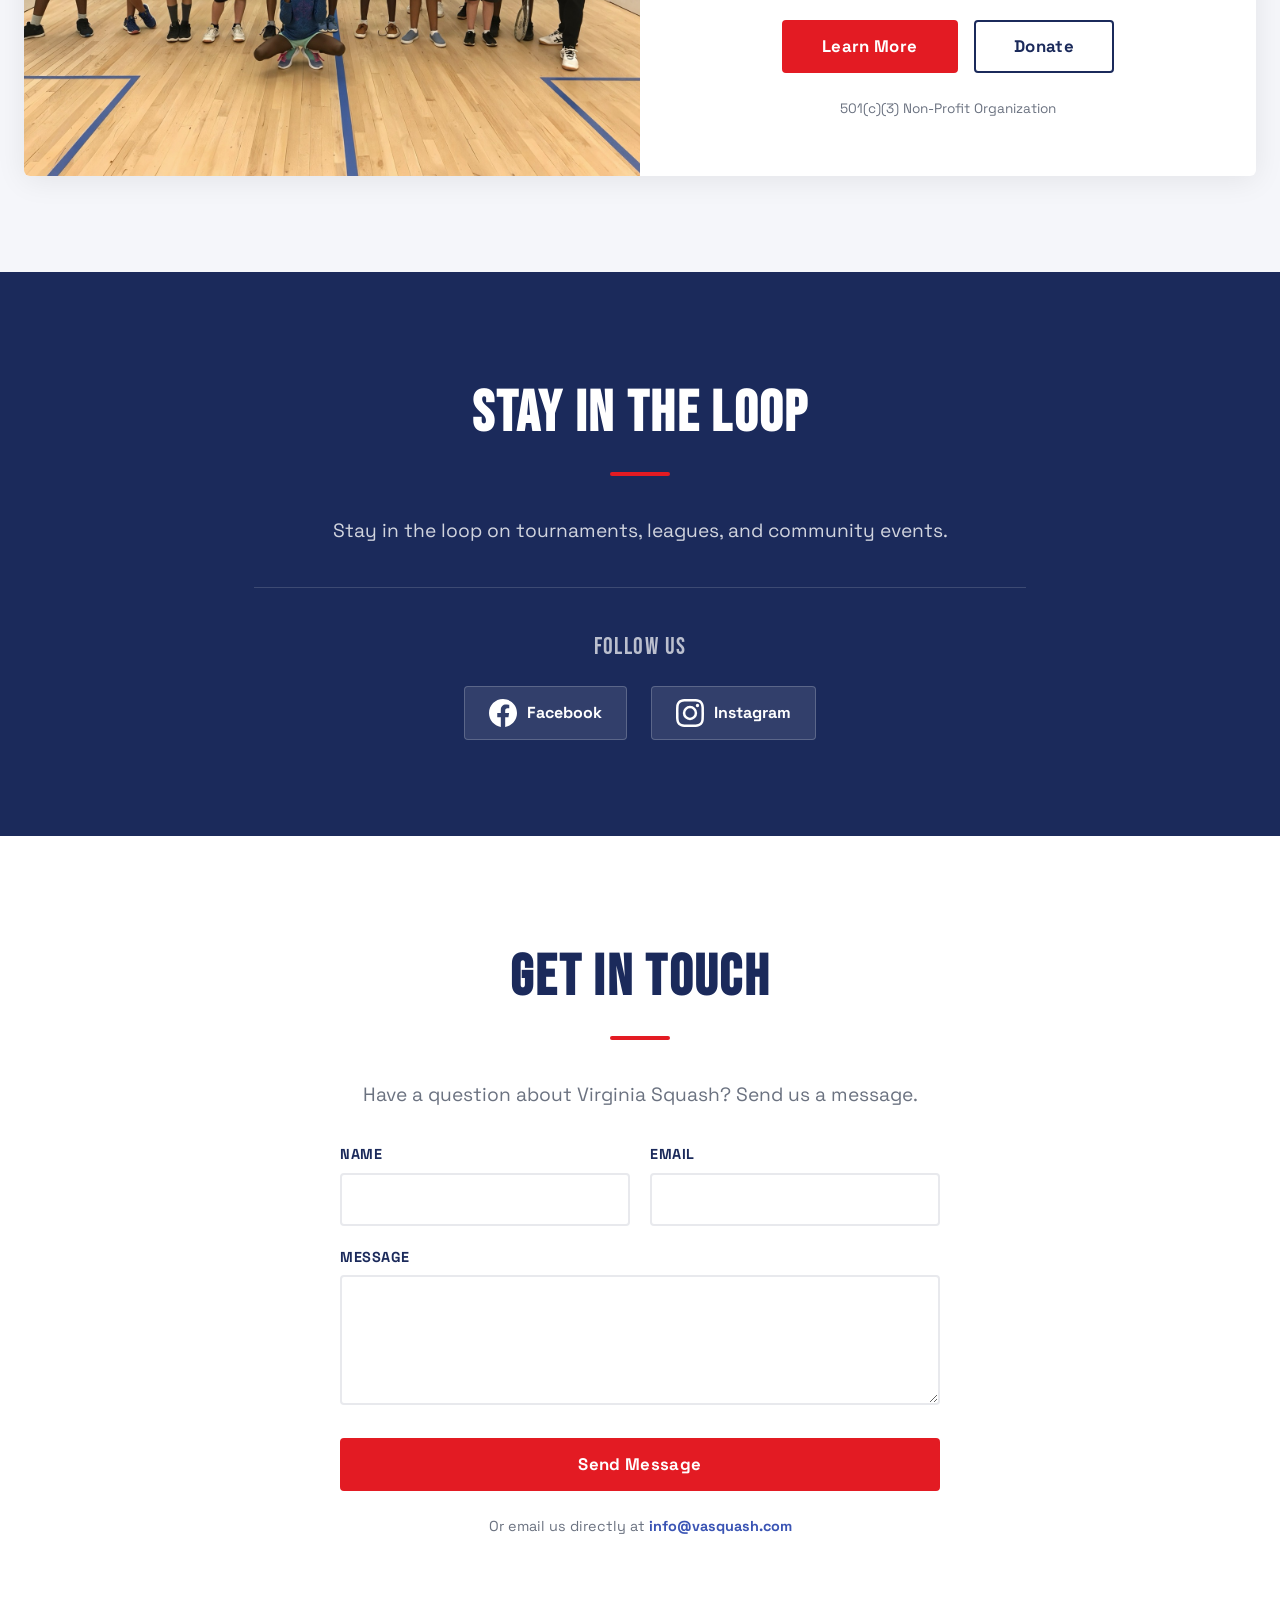
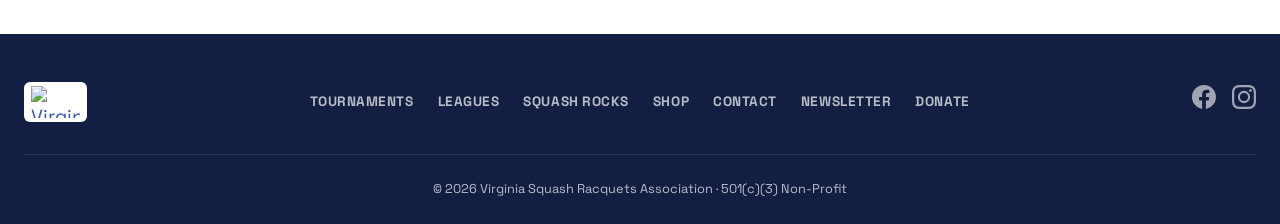
==== commit 96a8a43f: "Refresh Squash Rocks page with high-res photo, scrolling strip, and testimonials - Swap in higher-re" ====
--- a/index.html
+++ b/index.html
@@ -128,7 +128,7 @@
     <div class="container">
       <div class="feature reveal">
         <div class="feature__image-wrap">
-          <img src="assets/squash-rocks.jpg" alt="Squash Rocks youth program participants holding racquets" class="feature__image" width="930" height="363" loading="lazy">
+          <img src="assets/squash-rocks.jpg" alt="Squash Rocks youth program participants holding racquets" class="feature__image" width="1600" height="1200" loading="lazy">
         </div>
         <div class="feature__content">
           <h2 class="section__title section__title--left">Squash Rocks</h2>
--- a/styles.css
+++ b/styles.css
@@ -946,8 +946,10 @@
 /* --- Stats --- */
 .stats {
   display: grid;
-  grid-template-columns: repeat(4, 1fr);
+  grid-template-columns: repeat(3, 1fr);
   gap: 1.5rem;
+  max-width: 900px;
+  margin: 0 auto;
 }
 
 .stat {
@@ -1088,6 +1090,157 @@
 
 .gallery__item--tall {
   grid-row: span 2;
+}
+
+/* --- Photo strip (continuous horizontal scroll) --- */
+.photo-strip {
+  width: 100%;
+  overflow: hidden;
+  background: var(--navy-dark);
+  position: relative;
+}
+
+.photo-strip::before,
+.photo-strip::after {
+  content: '';
+  position: absolute;
+  top: 0;
+  bottom: 0;
+  width: 80px;
+  z-index: 2;
+  pointer-events: none;
+}
+
+.photo-strip::before {
+  left: 0;
+  background: linear-gradient(to right, var(--navy-dark), transparent);
+}
+
+.photo-strip::after {
+  right: 0;
+  background: linear-gradient(to left, var(--navy-dark), transparent);
+}
+
+.photo-strip__track {
+  display: flex;
+  width: max-content;
+  animation: photo-strip-step 32s ease-in-out infinite;
+}
+
+.photo-strip__track img {
+  height: 200px;
+  width: 280px;
+  object-fit: cover;
+  display: block;
+  flex-shrink: 0;
+  border-radius: 4px;
+  margin-right: 0.5rem;
+}
+
+/* 8 steps over 32s: ~3.2s hold + ~0.8s smooth slide per photo */
+@keyframes photo-strip-step {
+  0%,    10%   { transform: translateX(0); }
+  12.5%, 22.5% { transform: translateX(-6.25%); }
+  25%,   35%   { transform: translateX(-12.5%); }
+  37.5%, 47.5% { transform: translateX(-18.75%); }
+  50%,   60%   { transform: translateX(-25%); }
+  62.5%, 72.5% { transform: translateX(-31.25%); }
+  75%,   85%   { transform: translateX(-37.5%); }
+  87.5%, 97.5% { transform: translateX(-43.75%); }
+  100%         { transform: translateX(-50%); }
+}
+
+.photo-strip:hover .photo-strip__track {
+  animation-play-state: paused;
+}
+
+@media (prefers-reduced-motion: reduce) {
+  .photo-strip__track { animation: none; }
+}
+
+/* --- Partner quote (AJC pull-quote) --- */
+.partner-quote {
+  margin-top: 1.5rem;
+  padding: 1.25rem 1.5rem;
+  border-left: 4px solid var(--red);
+  background: rgba(196, 22, 29, 0.04);
+  border-radius: 0 var(--card-radius) var(--card-radius) 0;
+}
+
+.partner-quote p {
+  font-style: italic;
+  font-size: 1.05rem;
+  line-height: 1.65;
+  color: var(--dark);
+  margin: 0 0 0.75rem;
+}
+
+.partner-quote cite {
+  display: flex;
+  flex-direction: column;
+  font-style: normal;
+  gap: 0.1rem;
+}
+
+.partner-quote__name {
+  font-family: var(--font-body);
+  font-weight: 700;
+  color: var(--navy-dark);
+  font-size: 0.95rem;
+}
+
+.partner-quote__detail {
+  font-size: 0.85rem;
+  color: var(--gray);
+}
+
+/* --- Testimonials (Squash Rocks Voices) --- */
+.testimonials {
+  display: grid;
+  grid-template-columns: repeat(2, 1fr);
+  gap: 2rem;
+  margin-top: 1rem;
+}
+
+.testimonial {
+  background: var(--white);
+  border-radius: var(--card-radius);
+  padding: 2rem 2.25rem;
+  border-left: 4px solid var(--red);
+  box-shadow: 0 6px 20px rgba(0, 0, 0, 0.05);
+}
+
+.testimonial__quote {
+  margin: 0 0 1.5rem;
+  padding: 0;
+}
+
+.testimonial__quote p {
+  font-size: 1.05rem;
+  line-height: 1.7;
+  color: var(--dark);
+  margin: 0 0 1rem;
+}
+
+.testimonial__quote p:last-child {
+  margin-bottom: 0;
+}
+
+.testimonial__attribution {
+  display: flex;
+  flex-direction: column;
+  gap: 0.15rem;
+}
+
+.testimonial__name {
+  font-family: var(--font-body);
+  font-weight: 700;
+  color: var(--navy-dark);
+}
+
+.testimonial__detail {
+  font-size: 0.9rem;
+  color: var(--gray);
 }
 
 /* --- Section Red (Get Involved) --- */
@@ -1322,6 +1475,38 @@
     grid-row: auto;
   }
 
+  .photo-strip__track img {
+    height: 140px;
+    width: 200px;
+    margin-right: 0.35rem;
+  }
+
+  .photo-strip__track {
+    animation-duration: 28s;
+  }
+
+  .photo-strip::before,
+  .photo-strip::after {
+    width: 40px;
+  }
+
+  .testimonials {
+    grid-template-columns: 1fr;
+    gap: 1.25rem;
+  }
+
+  .testimonial {
+    padding: 1.5rem 1.5rem;
+  }
+
+  .partner-quote {
+    padding: 1rem 1.25rem;
+  }
+
+  .partner-quote p {
+    font-size: 1rem;
+  }
+
   /* Footer */
   .footer__top {
     flex-direction: column;
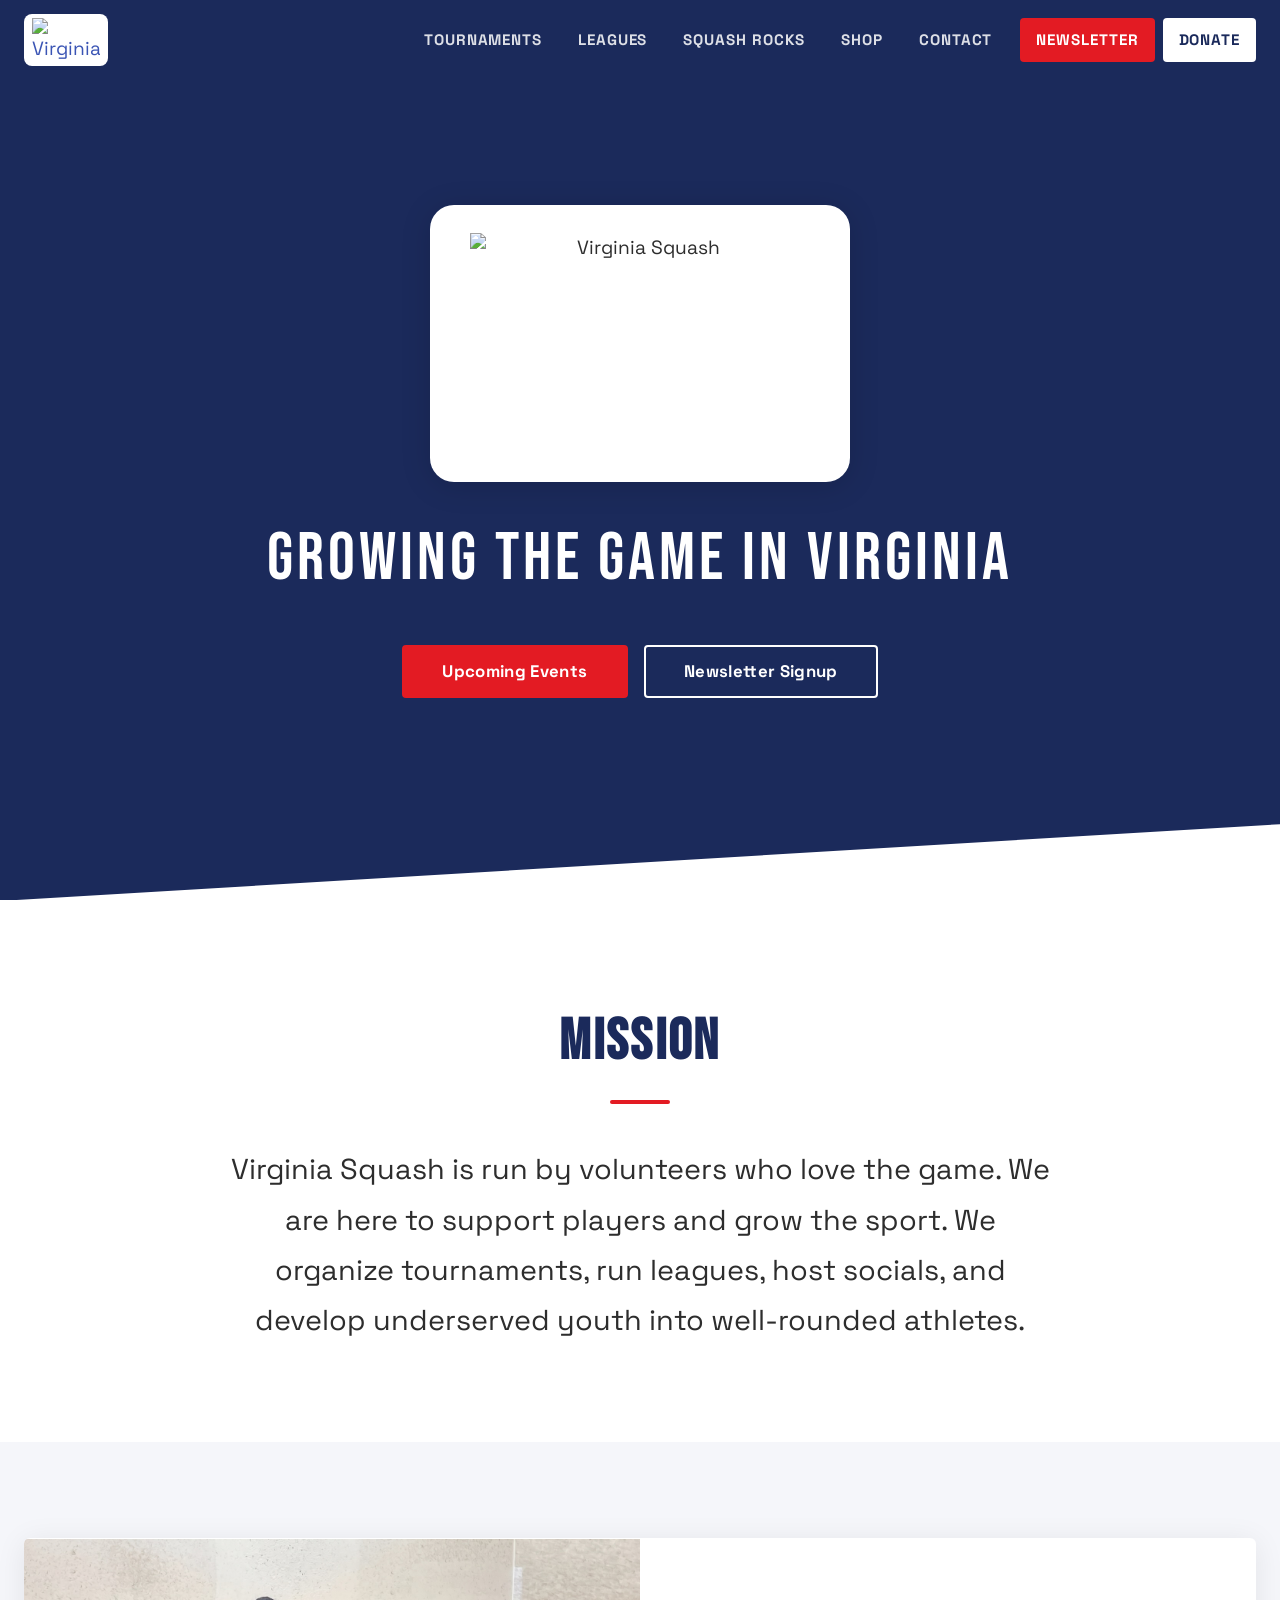
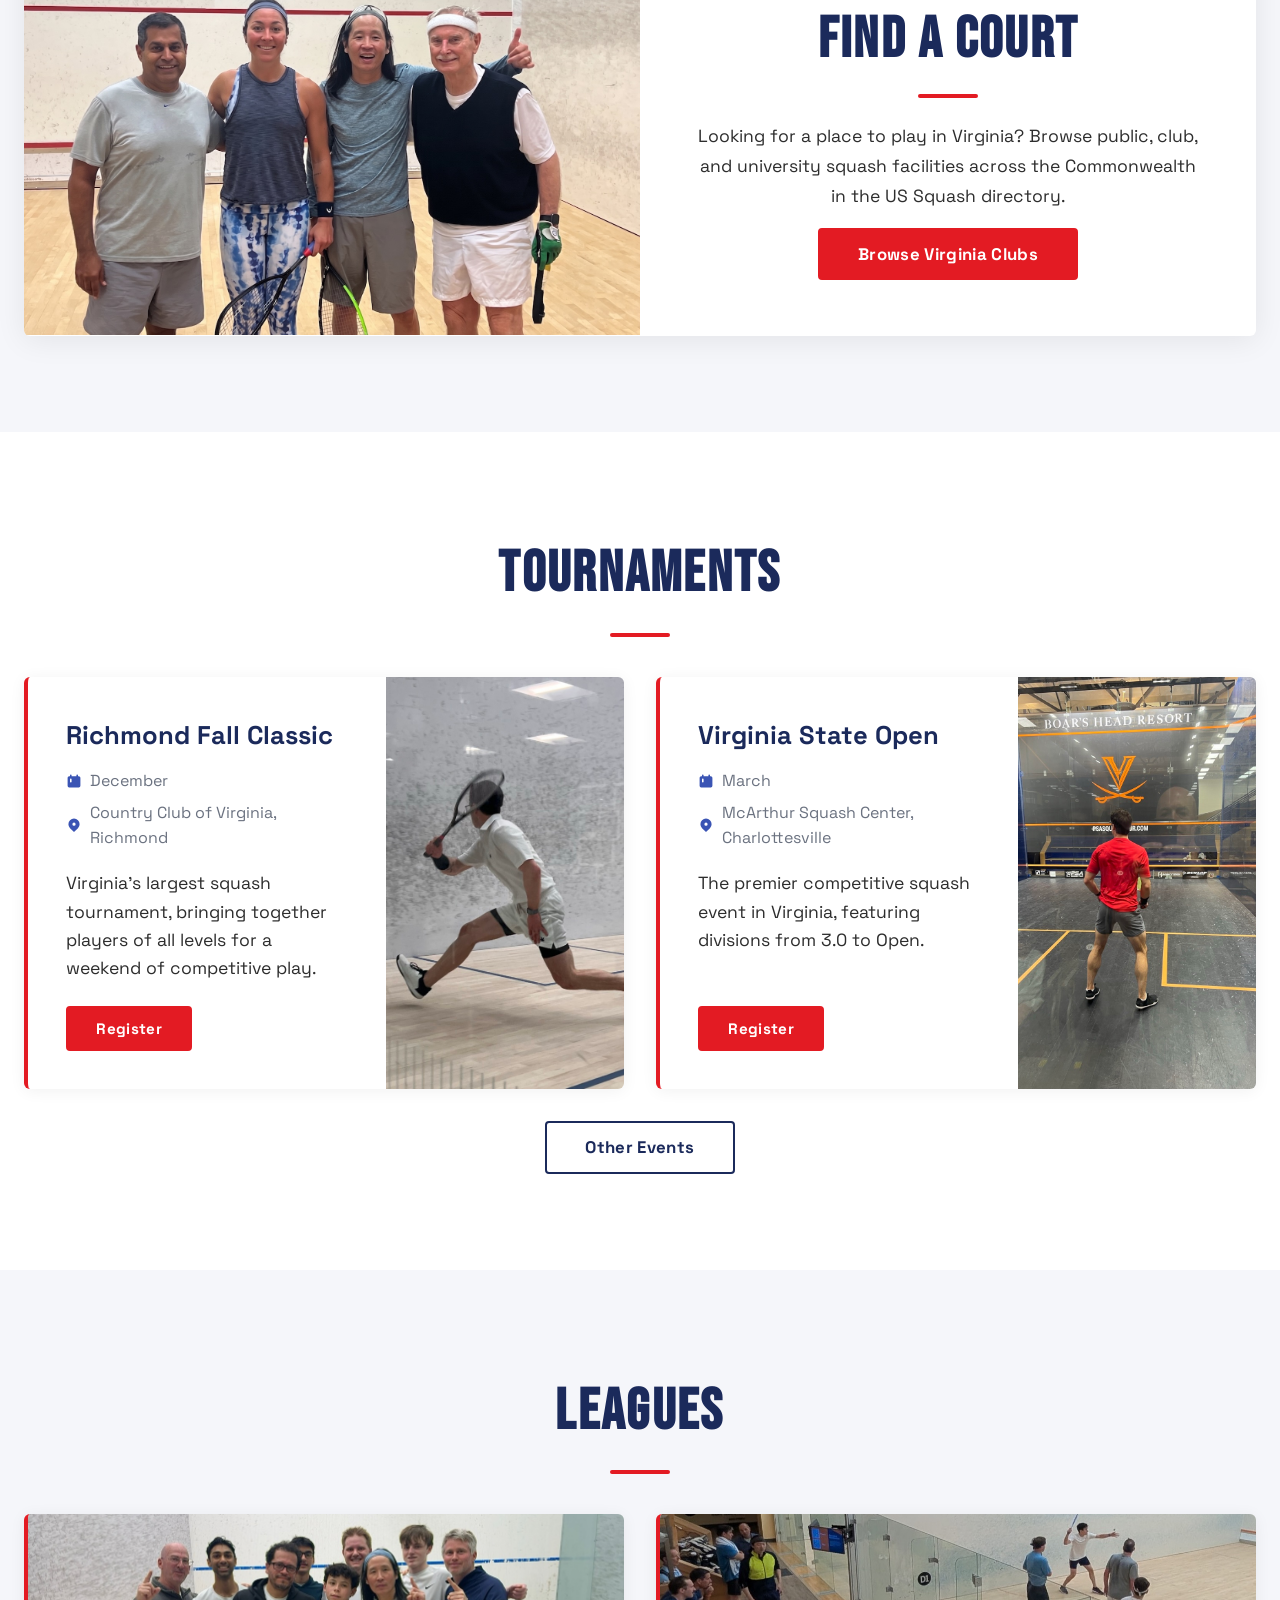
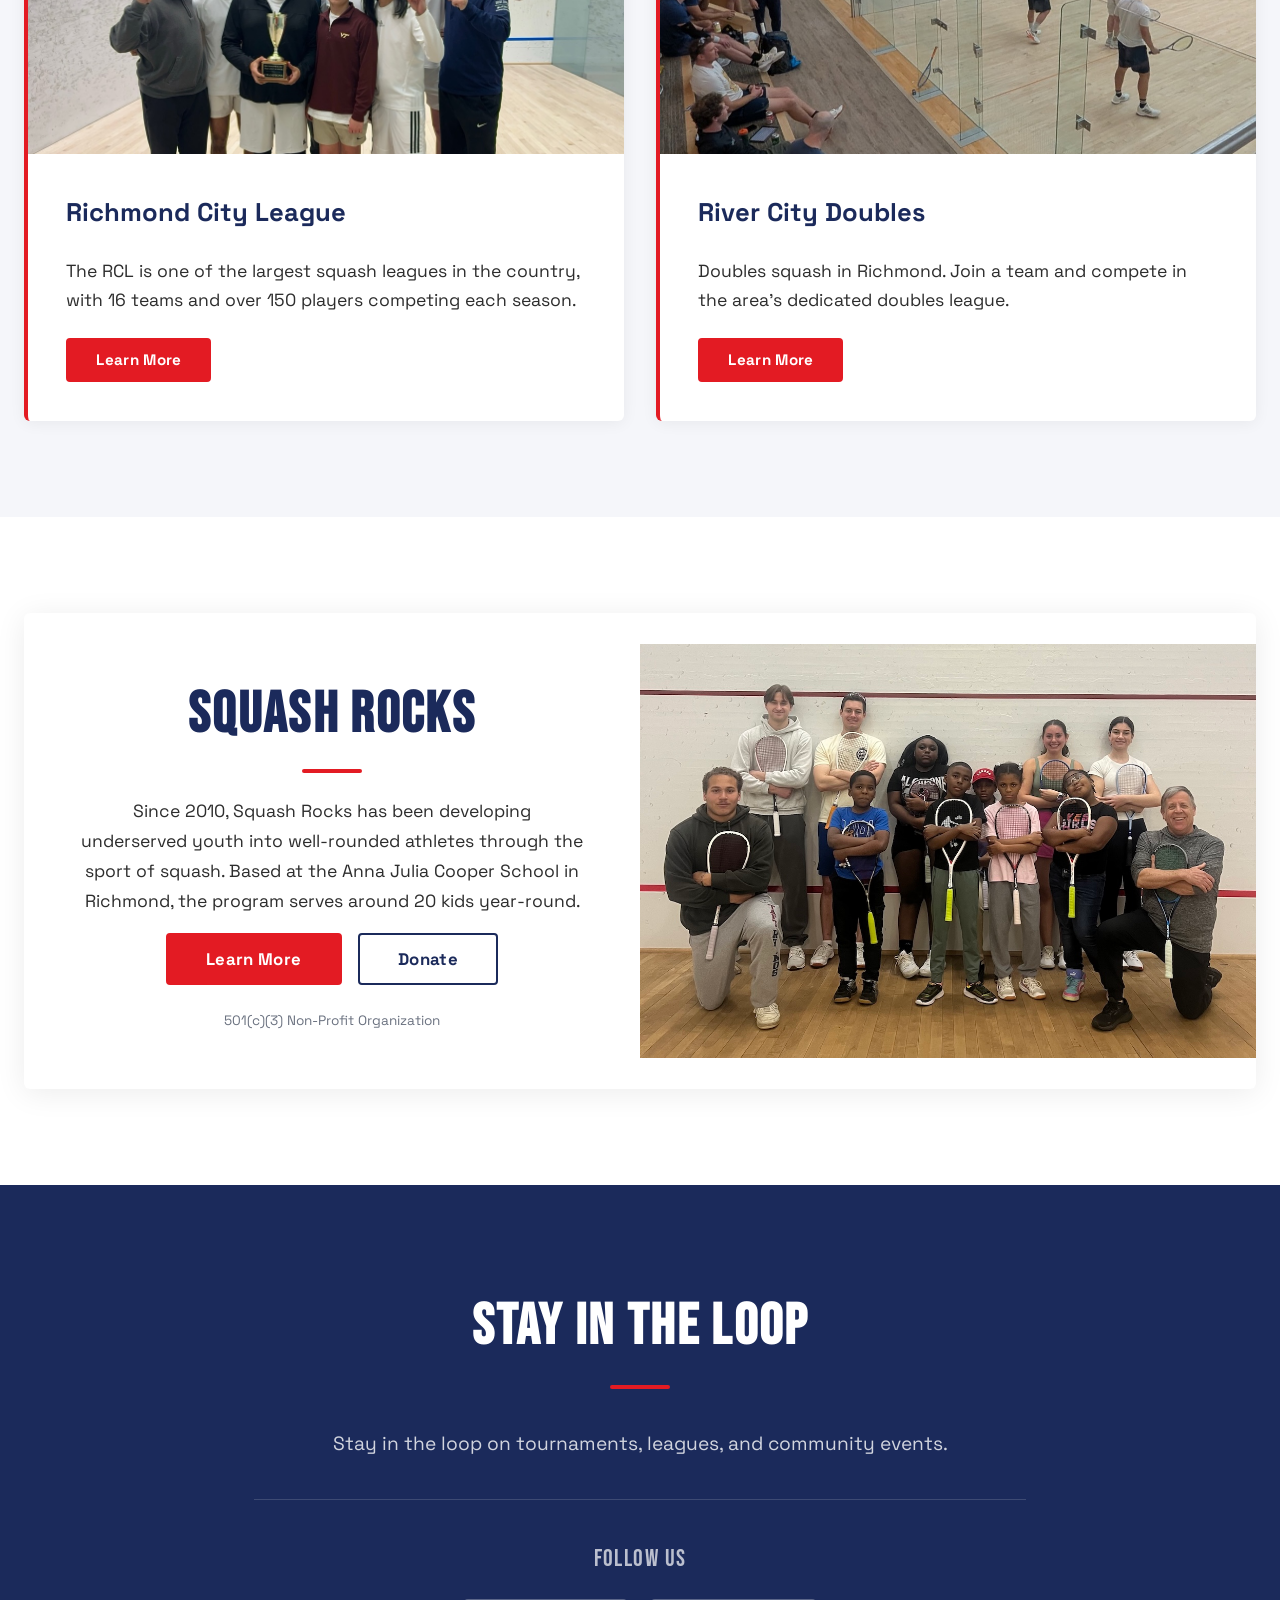
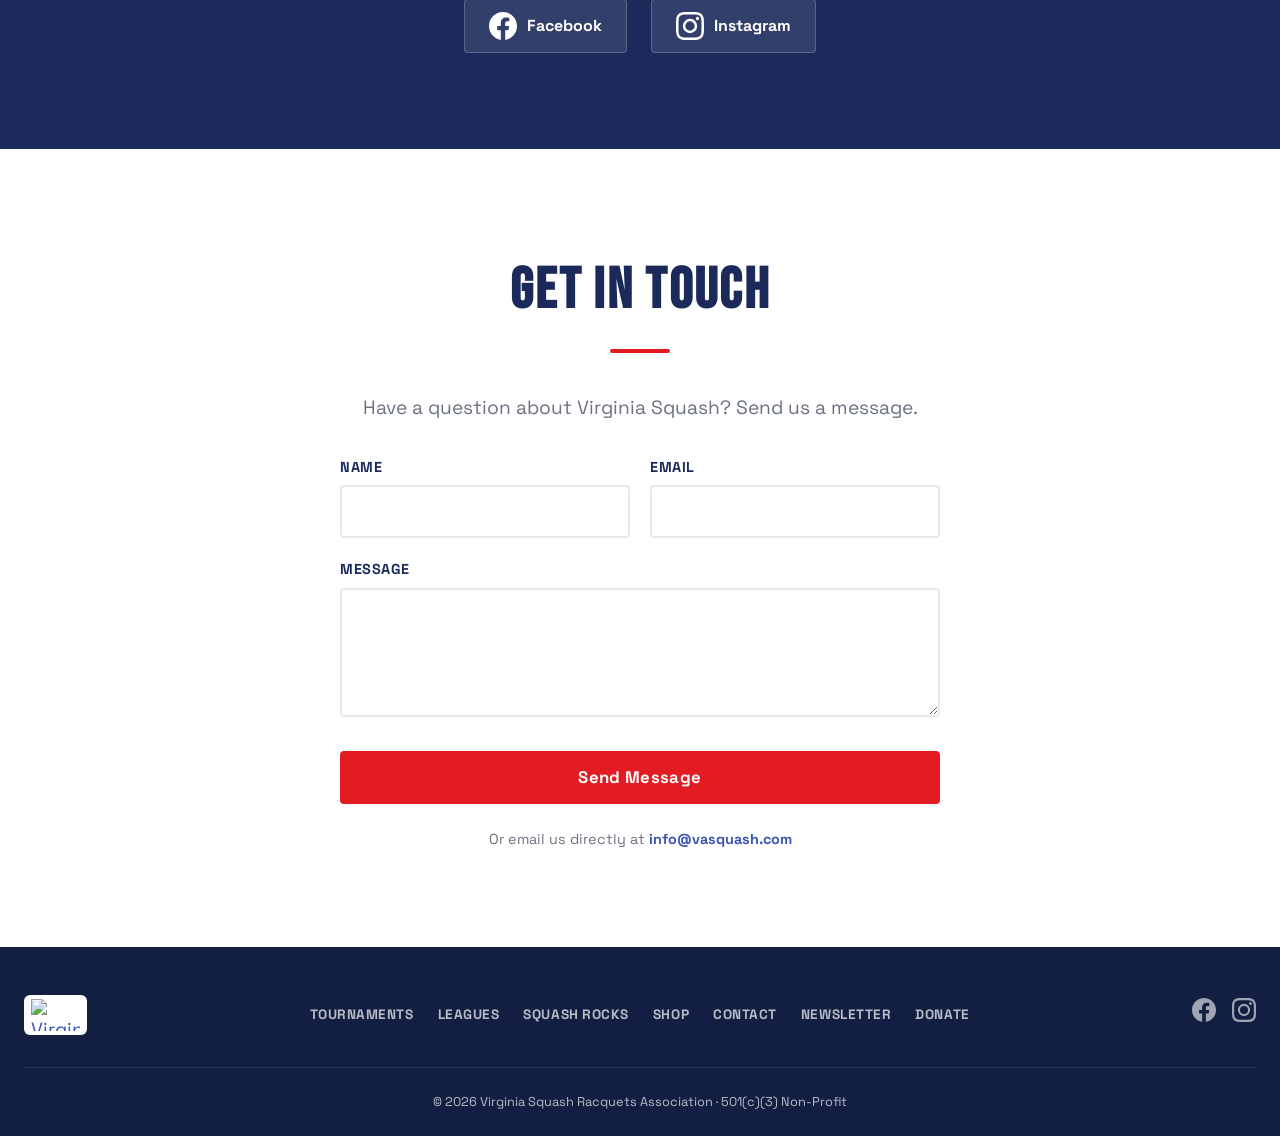
==== commit 32e42ae7: "Add images to main page cards" ====
--- a/index.html
+++ b/index.html
@@ -66,37 +66,65 @@
     </div>
   </section>
 
+  <!-- Find a court -->
+  <section class="section section--alt" id="courts">
+    <div class="container">
+      <div class="feature feature--center reveal">
+        <div class="feature__image-wrap">
+          <img src="assets/find-a-court.jpg" alt="Squash players together on the court after a match" class="feature__image" width="1600" height="1028" loading="lazy">
+        </div>
+        <div class="feature__content">
+          <h2 class="section__title">Find a Court</h2>
+          <p>Looking for a place to play in Virginia? Browse public, club, and university squash facilities across the Commonwealth in the US Squash directory.</p>
+          <div class="btn-group">
+            <a href="https://ussquash.org/clubs/va/" class="btn btn--primary" target="_blank" rel="noopener noreferrer">Browse Virginia Clubs</a>
+          </div>
+        </div>
+      </div>
+    </div>
+  </section>
+
   <!-- Tournaments -->
-  <section class="section section--alt" id="tournaments">
+  <section class="section section--white" id="tournaments">
     <div class="container">
       <h2 class="section__title reveal">Tournaments</h2>
       <div class="card-grid">
-        <article class="card reveal">
-          <h3 class="card__name">Richmond Fall Classic</h3>
-          <div class="card__meta">
-            <svg class="card__icon" viewBox="0 0 20 20" fill="currentColor" width="16" height="16"><path d="M6 2a1 1 0 00-1 1v1H4a2 2 0 00-2 2v10a2 2 0 002 2h12a2 2 0 002-2V6a2 2 0 00-2-2h-1V3a1 1 0 10-2 0v1H7V3a1 1 0 00-1-1zm0 5a1 1 0 011 1v3a1 1 0 11-2 0V8a1 1 0 011-1z"/></svg>
-            <span>December</span>
-          </div>
-          <div class="card__meta">
-            <svg class="card__icon" viewBox="0 0 20 20" fill="currentColor" width="16" height="16"><path fill-rule="evenodd" d="M5.05 4.05a7 7 0 119.9 9.9L10 18.9l-4.95-4.95a7 7 0 010-9.9zM10 11a2 2 0 100-4 2 2 0 000 4z" clip-rule="evenodd"/></svg>
-            <span>Country Club of Virginia, Richmond</span>
-          </div>
-          <p class="card__desc">Virginia's largest squash tournament, bringing together players of all levels for a weekend of competitive play.</p>
-          <a href="#newsletter" class="btn btn--primary btn--sm card__action">Register</a>
-        </article>
-
-        <article class="card reveal">
-          <h3 class="card__name">Virginia State Open</h3>
-          <div class="card__meta">
-            <svg class="card__icon" viewBox="0 0 20 20" fill="currentColor" width="16" height="16"><path d="M6 2a1 1 0 00-1 1v1H4a2 2 0 00-2 2v10a2 2 0 002 2h12a2 2 0 002-2V6a2 2 0 00-2-2h-1V3a1 1 0 10-2 0v1H7V3a1 1 0 00-1-1zm0 5a1 1 0 011 1v3a1 1 0 11-2 0V8a1 1 0 011-1z"/></svg>
-            <span>March</span>
-          </div>
-          <div class="card__meta">
-            <svg class="card__icon" viewBox="0 0 20 20" fill="currentColor" width="16" height="16"><path fill-rule="evenodd" d="M5.05 4.05a7 7 0 119.9 9.9L10 18.9l-4.95-4.95a7 7 0 010-9.9zM10 11a2 2 0 100-4 2 2 0 000 4z" clip-rule="evenodd"/></svg>
-            <span>McArthur Squash Center, Charlottesville</span>
-          </div>
-          <p class="card__desc">The premier competitive squash event in Virginia, featuring divisions from 3.0 to Open.</p>
-          <a href="#newsletter" class="btn btn--primary btn--sm card__action">Register</a>
+        <article class="card card--split reveal">
+          <div class="card__body">
+            <h3 class="card__name">Richmond Fall Classic</h3>
+            <div class="card__meta">
+              <svg class="card__icon" viewBox="0 0 20 20" fill="currentColor" width="16" height="16"><path d="M6 2a1 1 0 00-1 1v1H4a2 2 0 00-2 2v10a2 2 0 002 2h12a2 2 0 002-2V6a2 2 0 00-2-2h-1V3a1 1 0 10-2 0v1H7V3a1 1 0 00-1-1zm0 5a1 1 0 011 1v3a1 1 0 11-2 0V8a1 1 0 011-1z"/></svg>
+              <span>December</span>
+            </div>
+            <div class="card__meta">
+              <svg class="card__icon" viewBox="0 0 20 20" fill="currentColor" width="16" height="16"><path fill-rule="evenodd" d="M5.05 4.05a7 7 0 119.9 9.9L10 18.9l-4.95-4.95a7 7 0 010-9.9zM10 11a2 2 0 100-4 2 2 0 000 4z" clip-rule="evenodd"/></svg>
+              <span>Country Club of Virginia, Richmond</span>
+            </div>
+            <p class="card__desc">Virginia's largest squash tournament, bringing together players of all levels for a weekend of competitive play.</p>
+            <a href="#newsletter" class="btn btn--primary btn--sm card__action">Register</a>
+          </div>
+          <div class="card__media">
+            <img src="assets/richmond-fall-classic.jpg" alt="Players in a match at the Richmond Fall Classic" class="card__image" width="1200" height="977" loading="lazy">
+          </div>
+        </article>
+
+        <article class="card card--split reveal">
+          <div class="card__body">
+            <h3 class="card__name">Virginia State Open</h3>
+            <div class="card__meta">
+              <svg class="card__icon" viewBox="0 0 20 20" fill="currentColor" width="16" height="16"><path d="M6 2a1 1 0 00-1 1v1H4a2 2 0 00-2 2v10a2 2 0 002 2h12a2 2 0 002-2V6a2 2 0 00-2-2h-1V3a1 1 0 10-2 0v1H7V3a1 1 0 00-1-1zm0 5a1 1 0 011 1v3a1 1 0 11-2 0V8a1 1 0 011-1z"/></svg>
+              <span>March</span>
+            </div>
+            <div class="card__meta">
+              <svg class="card__icon" viewBox="0 0 20 20" fill="currentColor" width="16" height="16"><path fill-rule="evenodd" d="M5.05 4.05a7 7 0 119.9 9.9L10 18.9l-4.95-4.95a7 7 0 010-9.9zM10 11a2 2 0 100-4 2 2 0 000 4z" clip-rule="evenodd"/></svg>
+              <span>McArthur Squash Center, Charlottesville</span>
+            </div>
+            <p class="card__desc">The premier competitive squash event in Virginia, featuring divisions from 3.0 to Open.</p>
+            <a href="#newsletter" class="btn btn--primary btn--sm card__action">Register</a>
+          </div>
+          <div class="card__media">
+            <img src="assets/virginia-state-open.jpg" alt="Player on court at the McArthur Squash Center, host venue for the Virginia State Open" class="card__image" width="900" height="1200" loading="lazy">
+          </div>
         </article>
       </div>
       <p class="section__link reveal"><a href="https://ussquash.org/tournaments/" class="btn btn--outline-dark" target="_blank" rel="noopener noreferrer">Other Events</a></p>
@@ -104,34 +132,44 @@
   </section>
 
   <!-- Leagues -->
-  <section class="section section--white" id="leagues">
+  <section class="section section--alt" id="leagues">
     <div class="container">
       <h2 class="section__title reveal">Leagues</h2>
       <div class="card-grid">
         <article class="card reveal">
-          <h3 class="card__name">Richmond City League</h3>
-          <p class="card__desc">The RCL is one of the largest squash leagues in the country, with 16 teams and over 150 players competing each season.</p>
-          <a href="#newsletter" class="btn btn--primary btn--sm">Learn More</a>
+          <div class="card__body">
+            <h3 class="card__name">Richmond City League</h3>
+            <p class="card__desc">The RCL is one of the largest squash leagues in the country, with 16 teams and over 150 players competing each season.</p>
+            <a href="#newsletter" class="btn btn--primary btn--sm">Learn More</a>
+          </div>
+          <div class="card__media">
+            <img src="assets/richmond-city-league.jpg" alt="Richmond City League team celebrating with a championship trophy" class="card__image" width="1200" height="900" loading="lazy">
+          </div>
         </article>
 
         <article class="card reveal">
-          <h3 class="card__name">River City Doubles</h3>
-          <p class="card__desc">Doubles squash in Richmond. Join a team and compete in the area's dedicated doubles league.</p>
-          <a href="https://river-city-doubles.onrender.com/" class="btn btn--primary btn--sm" target="_blank" rel="noopener noreferrer">Learn More</a>
+          <div class="card__body">
+            <h3 class="card__name">River City Doubles</h3>
+            <p class="card__desc">Doubles squash in Richmond. Join a team and compete in the area's dedicated doubles league.</p>
+            <a href="https://river-city-doubles.onrender.com/" class="btn btn--primary btn--sm" target="_blank" rel="noopener noreferrer">Learn More</a>
+          </div>
+          <div class="card__media">
+            <img src="assets/river-city-doubles.jpg" alt="Players watching a River City Doubles match from courtside seating" class="card__image" width="1200" height="829" loading="lazy">
+          </div>
         </article>
       </div>
     </div>
   </section>
 
   <!-- Squash Rocks -->
-  <section class="section section--alt" id="squash-rocks">
-    <div class="container">
-      <div class="feature reveal">
+  <section class="section section--white" id="squash-rocks">
+    <div class="container">
+      <div class="feature feature--center feature--image-right reveal">
         <div class="feature__image-wrap">
           <img src="assets/squash-rocks.jpg" alt="Squash Rocks youth program participants holding racquets" class="feature__image" width="1600" height="1200" loading="lazy">
         </div>
         <div class="feature__content">
-          <h2 class="section__title section__title--left">Squash Rocks</h2>
+          <h2 class="section__title">Squash Rocks</h2>
           <p>Since 2010, Squash Rocks has been developing underserved youth into well-rounded athletes through the sport of squash. Based at the Anna Julia Cooper School in Richmond, the program serves around 20 kids year-round.</p>
           <div class="btn-group">
             <a href="squash-rocks.html" class="btn btn--primary">Learn More</a>
--- a/styles.css
+++ b/styles.css
@@ -454,12 +454,42 @@
 .card {
   background: var(--white);
   border-radius: var(--card-radius);
-  padding: 2.4rem;
   border-left: 4px solid var(--red);
   box-shadow: 0 2px 16px rgba(0, 0, 0, 0.06);
   transition: transform 0.3s ease, box-shadow 0.3s ease;
+  overflow: hidden;
   display: flex;
   flex-direction: column;
+}
+
+.card__body {
+  padding: 2.4rem;
+  display: flex;
+  flex-direction: column;
+  flex-grow: 1;
+}
+
+.card__media {
+  order: -1;
+  height: 240px;
+}
+
+.card__image {
+  width: 100%;
+  height: 100%;
+  object-fit: cover;
+  display: block;
+}
+
+.card--split {
+  display: grid;
+  grid-template-columns: 3fr 2fr;
+}
+
+.card--split .card__media {
+  order: 0;
+  height: auto;
+  min-height: 280px;
 }
 
 .card__action {
@@ -509,6 +539,7 @@
 .feature {
   display: grid;
   grid-template-columns: 1fr 1fr;
+  align-items: center;
   background: var(--white);
   border-radius: var(--card-radius);
   overflow: hidden;
@@ -521,8 +552,8 @@
 
 .feature__image {
   width: 100%;
-  height: 100%;
-  object-fit: cover;
+  height: auto;
+  display: block;
   transition: transform 0.4s ease;
 }
 
@@ -554,6 +585,25 @@
 .feature__content .section__title {
   margin-bottom: 0.5rem;
   padding-bottom: 0.75rem;
+}
+
+.feature--center .feature__content {
+  text-align: center;
+}
+
+.feature--image-right .feature__image-wrap {
+  order: 2;
+}
+
+.feature--image-right .feature__content {
+  order: 1;
+}
+
+@media (max-width: 768px) {
+  .feature--image-right .feature__image-wrap,
+  .feature--image-right .feature__content {
+    order: 0;
+  }
 }
 
 /* --- Newsletter --- */
@@ -991,6 +1041,10 @@
   gap: 1.5rem;
 }
 
+.stats + .pillars {
+  margin-top: 3rem;
+}
+
 .pillar {
   background: var(--off-white);
   border-radius: var(--card-radius);
@@ -1397,12 +1451,22 @@
     grid-template-columns: 1fr;
   }
 
+  .card--split {
+    grid-template-columns: 1fr;
+  }
+
+  .card--split .card__media {
+    height: 240px;
+    min-height: 0;
+    order: -1;
+  }
+
   .feature {
     grid-template-columns: 1fr;
   }
 
   .feature__image {
-    height: 220px;
+    height: auto;
   }
 
   .feature__content {
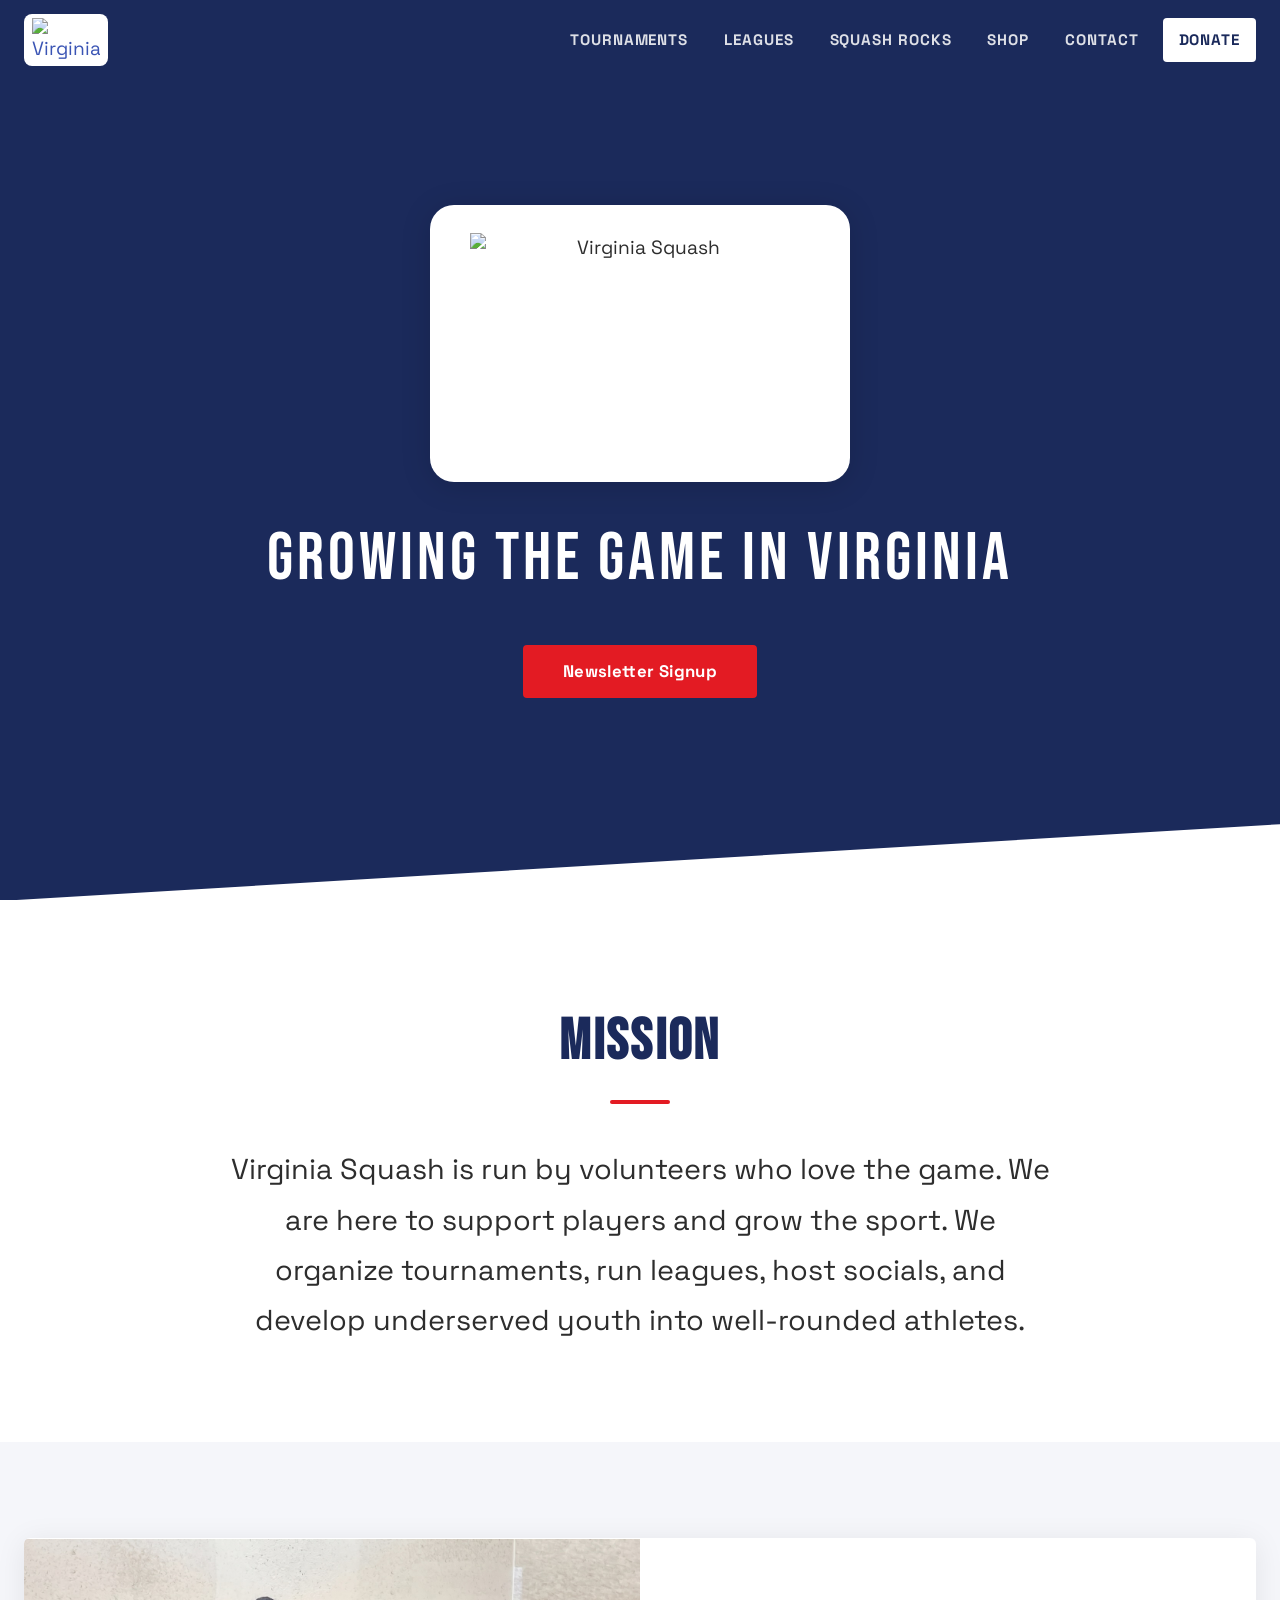
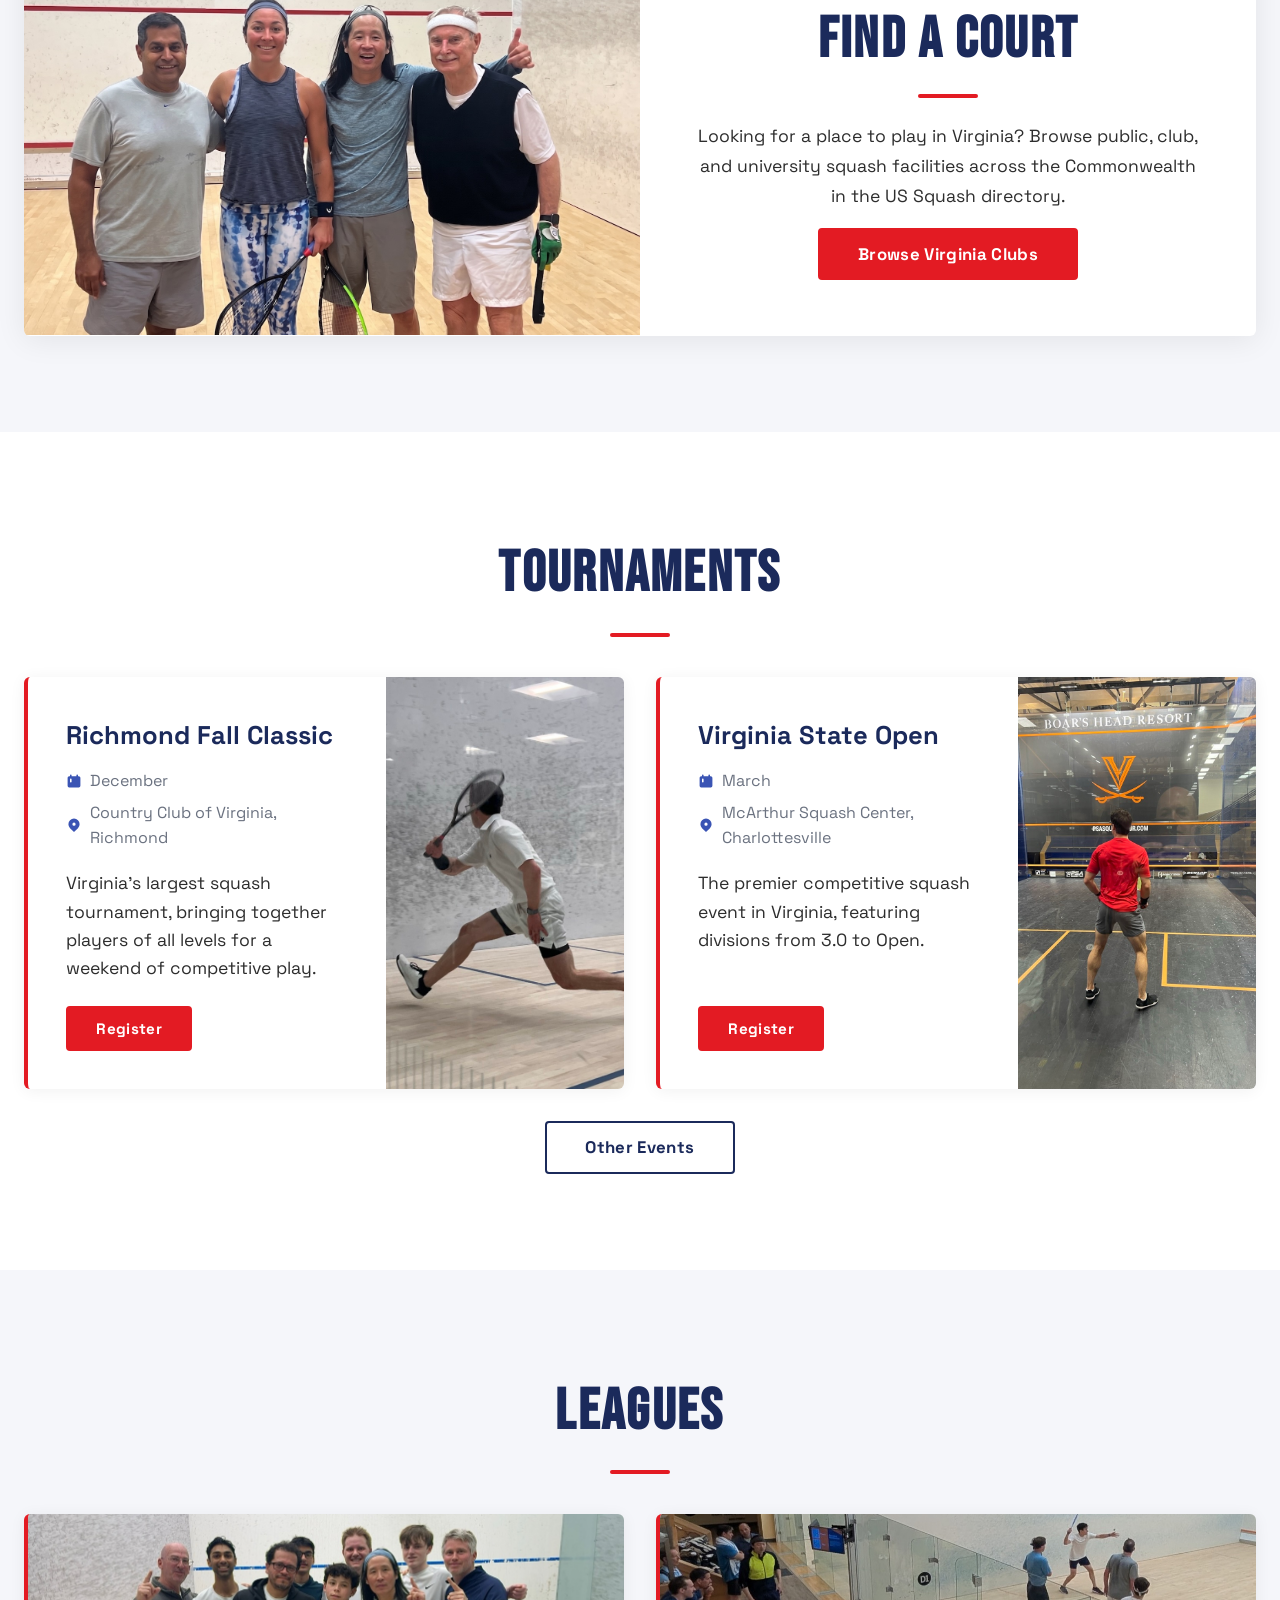
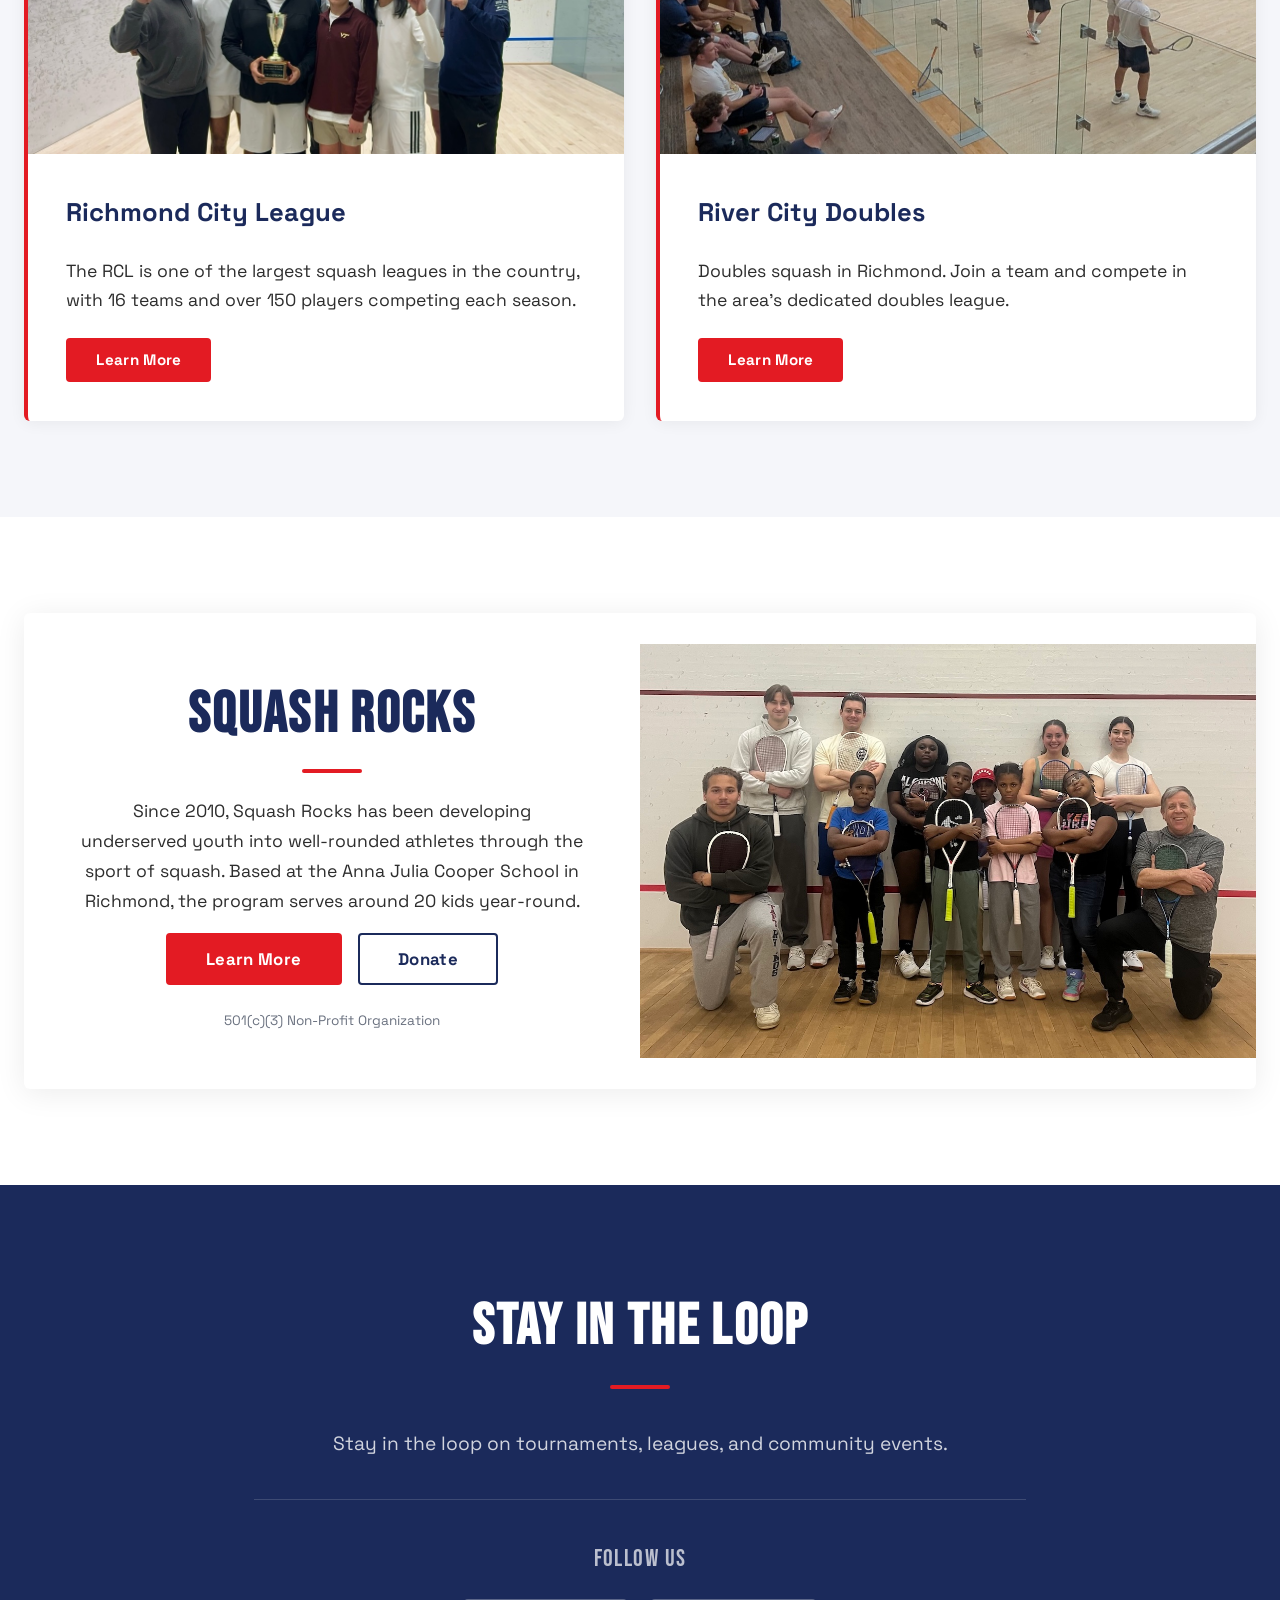
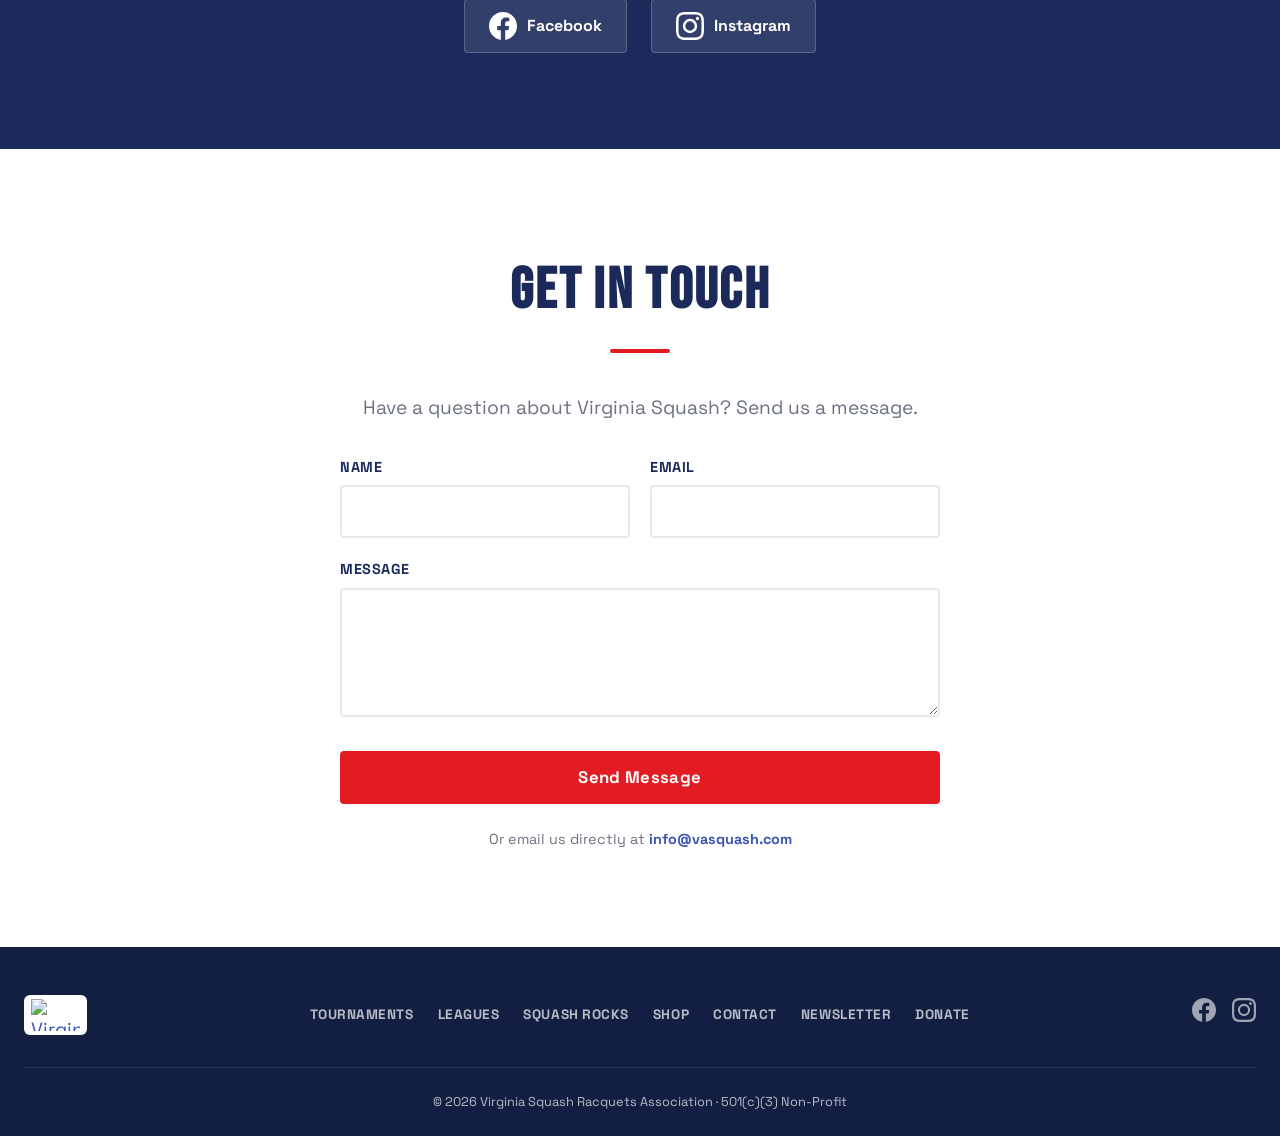
==== commit c0b50486: "Streamline nav and hero CTAs: drop Newsletter from nav, single red Newsletter button in hero Co-Auth" ====
--- a/index.html
+++ b/index.html
@@ -37,7 +37,6 @@
         <a href="squash-rocks.html" class="nav__link">Squash Rocks</a>
         <a href="https://virginia-squash-shop.fourthwall.com/" class="nav__link" target="_blank" rel="noopener noreferrer">Shop</a>
         <a href="#contact" class="nav__link">Contact</a>
-        <a href="#newsletter" class="nav__link nav__link--cta">Newsletter</a>
         <a href="https://secure.lglforms.com/form_engine/s/cYFWQz6Lg2ntvpS0gaGcMw?t=1695511585" class="nav__link nav__link--donate" target="_blank" rel="noopener noreferrer">Donate</a>
       </div>
     </div>
@@ -50,8 +49,7 @@
       <img src="assets/logo-hero.png" alt="Virginia Squash" class="hero__logo" width="800" height="519">
       <p class="hero__tagline">Growing the Game in Virginia</p>
       <div class="btn-group">
-        <a href="#tournaments" class="btn btn--primary">Upcoming Events</a>
-        <a href="#newsletter" class="btn btn--outline">Newsletter Signup</a>
+        <a href="#newsletter" class="btn btn--primary">Newsletter Signup</a>
       </div>
     </div>
   </section>
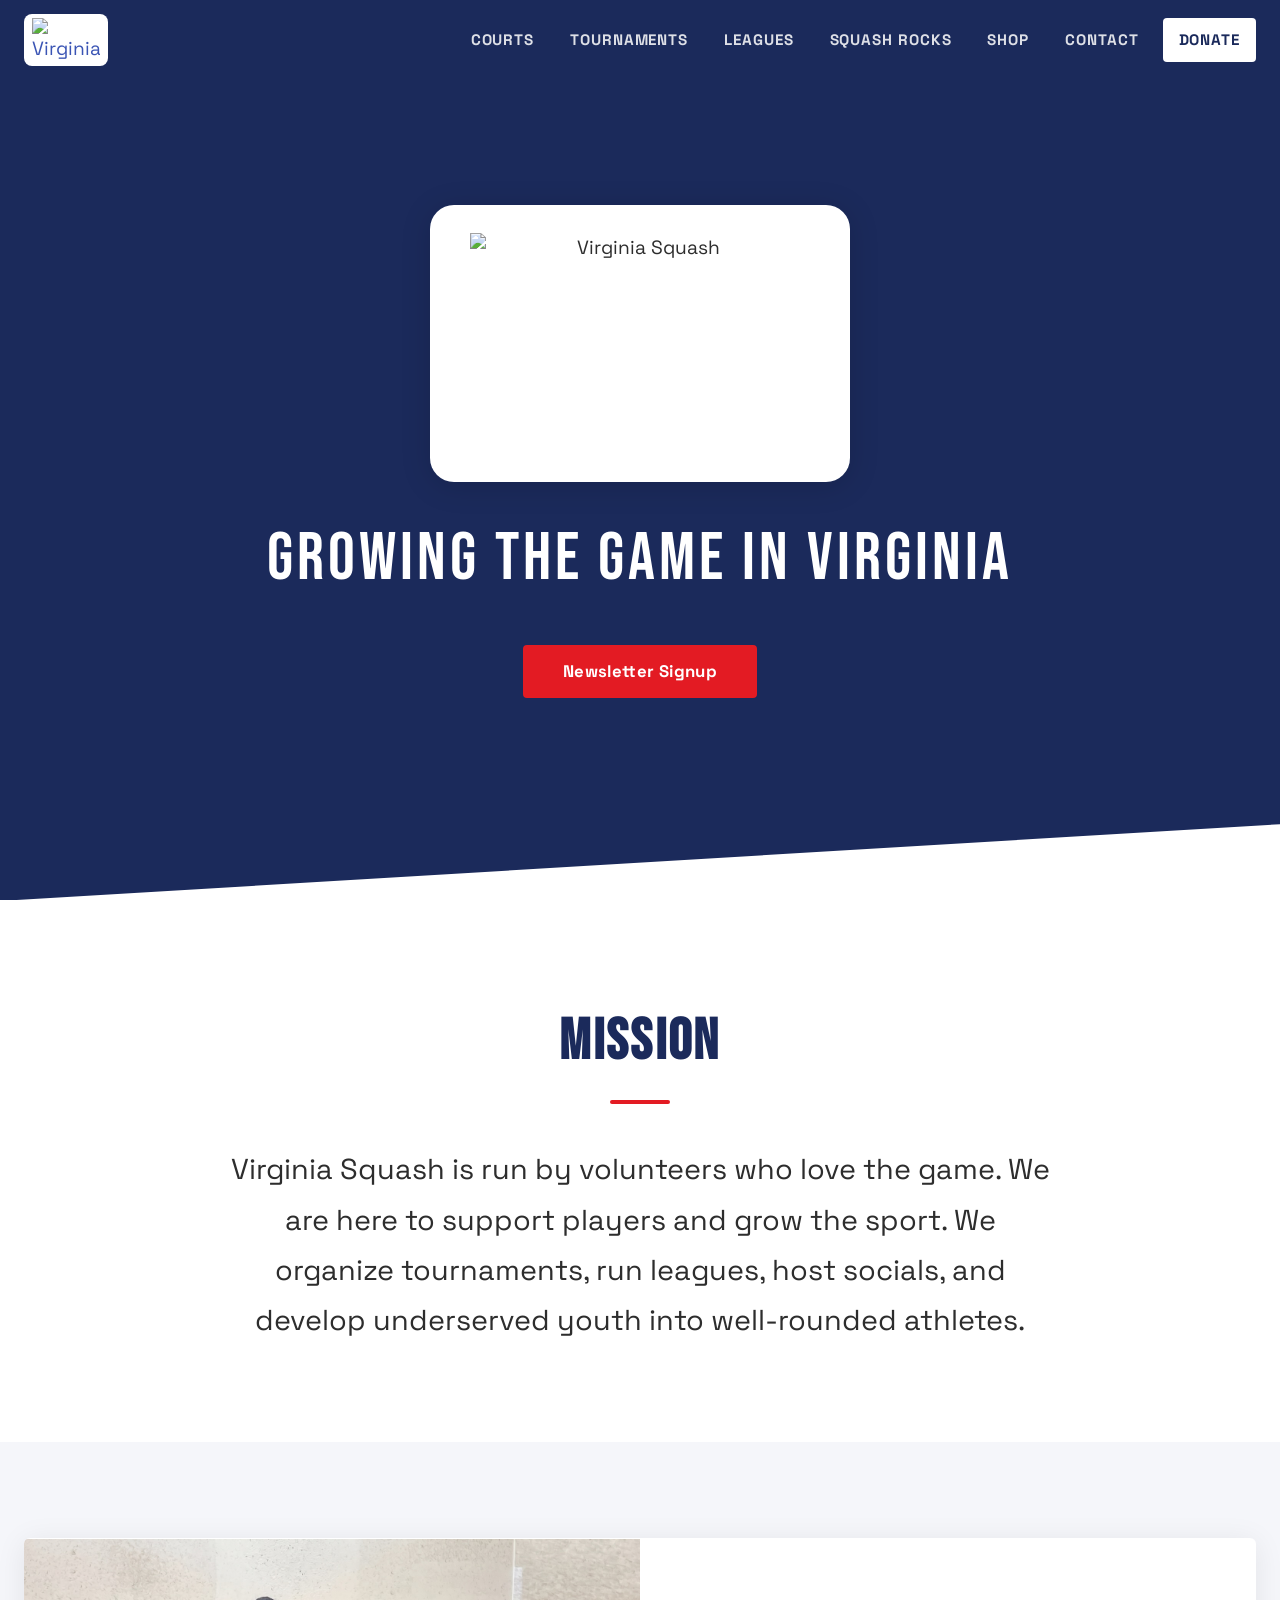
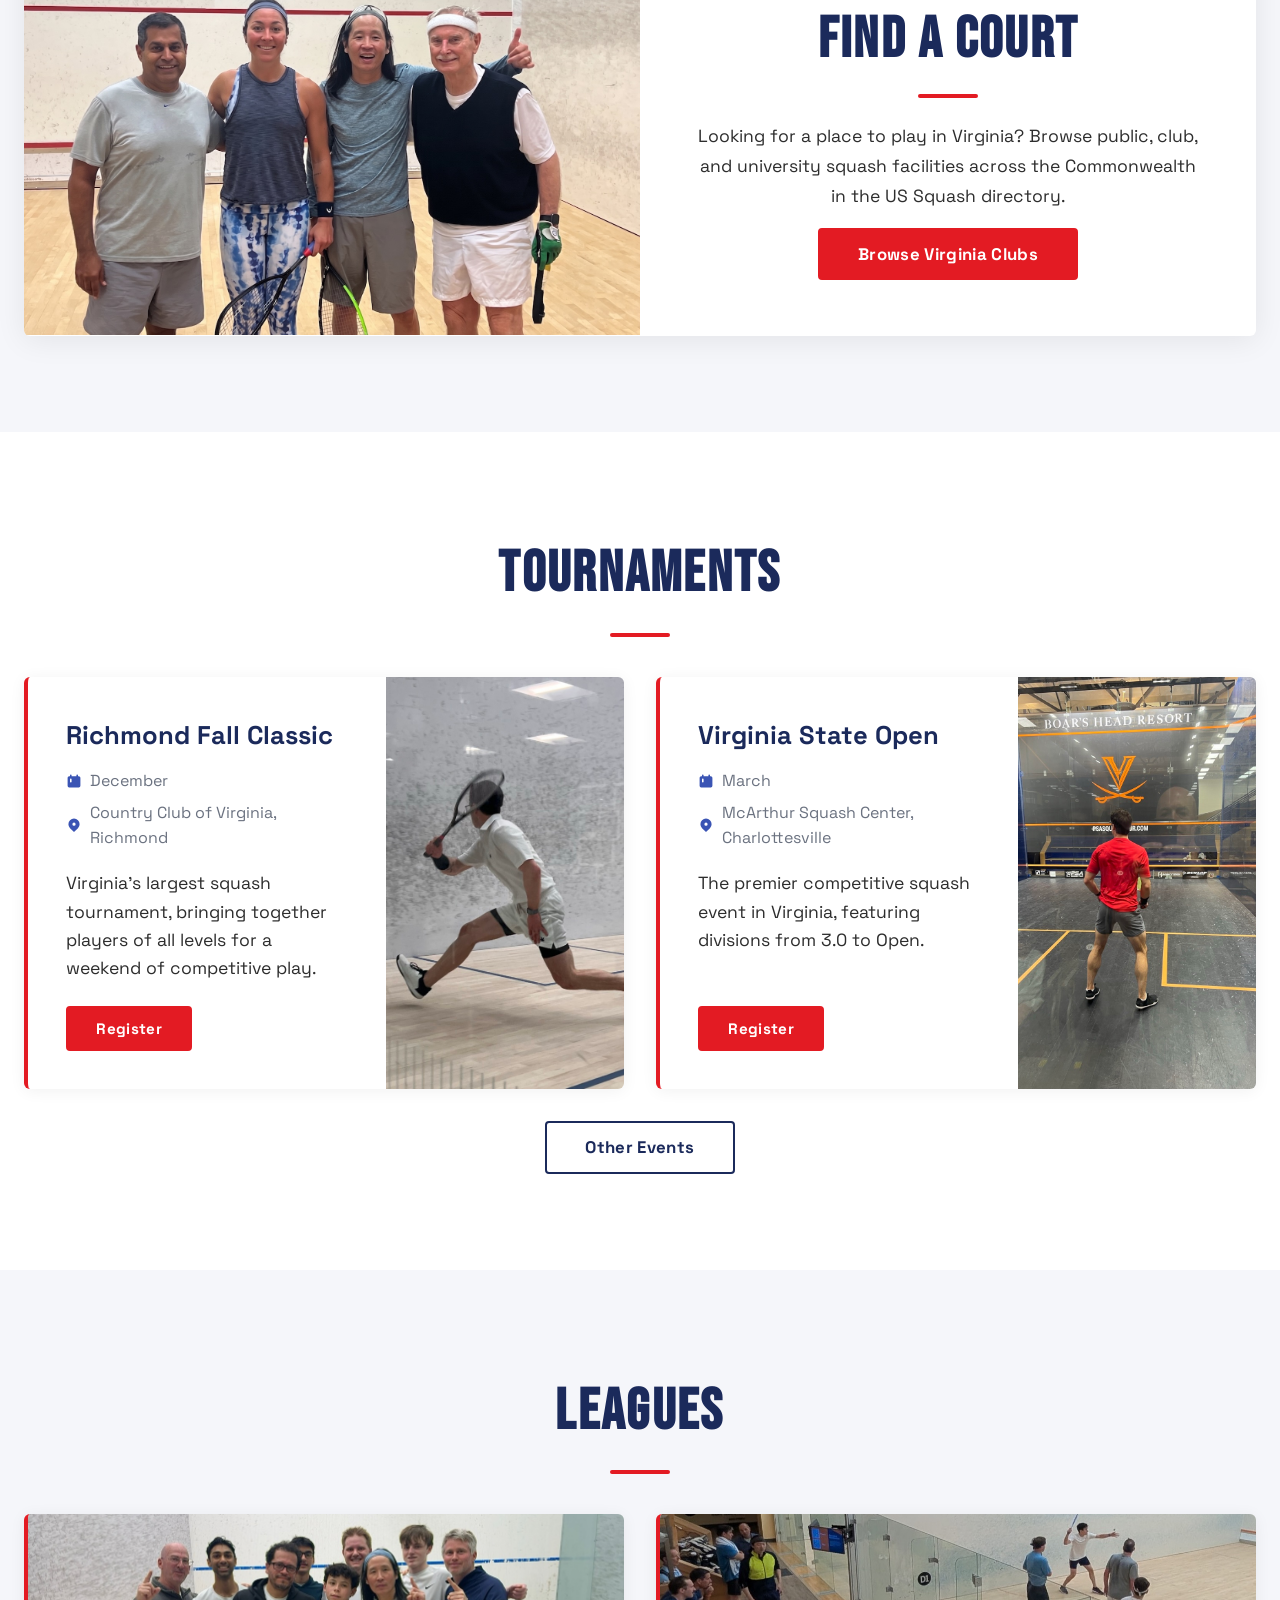
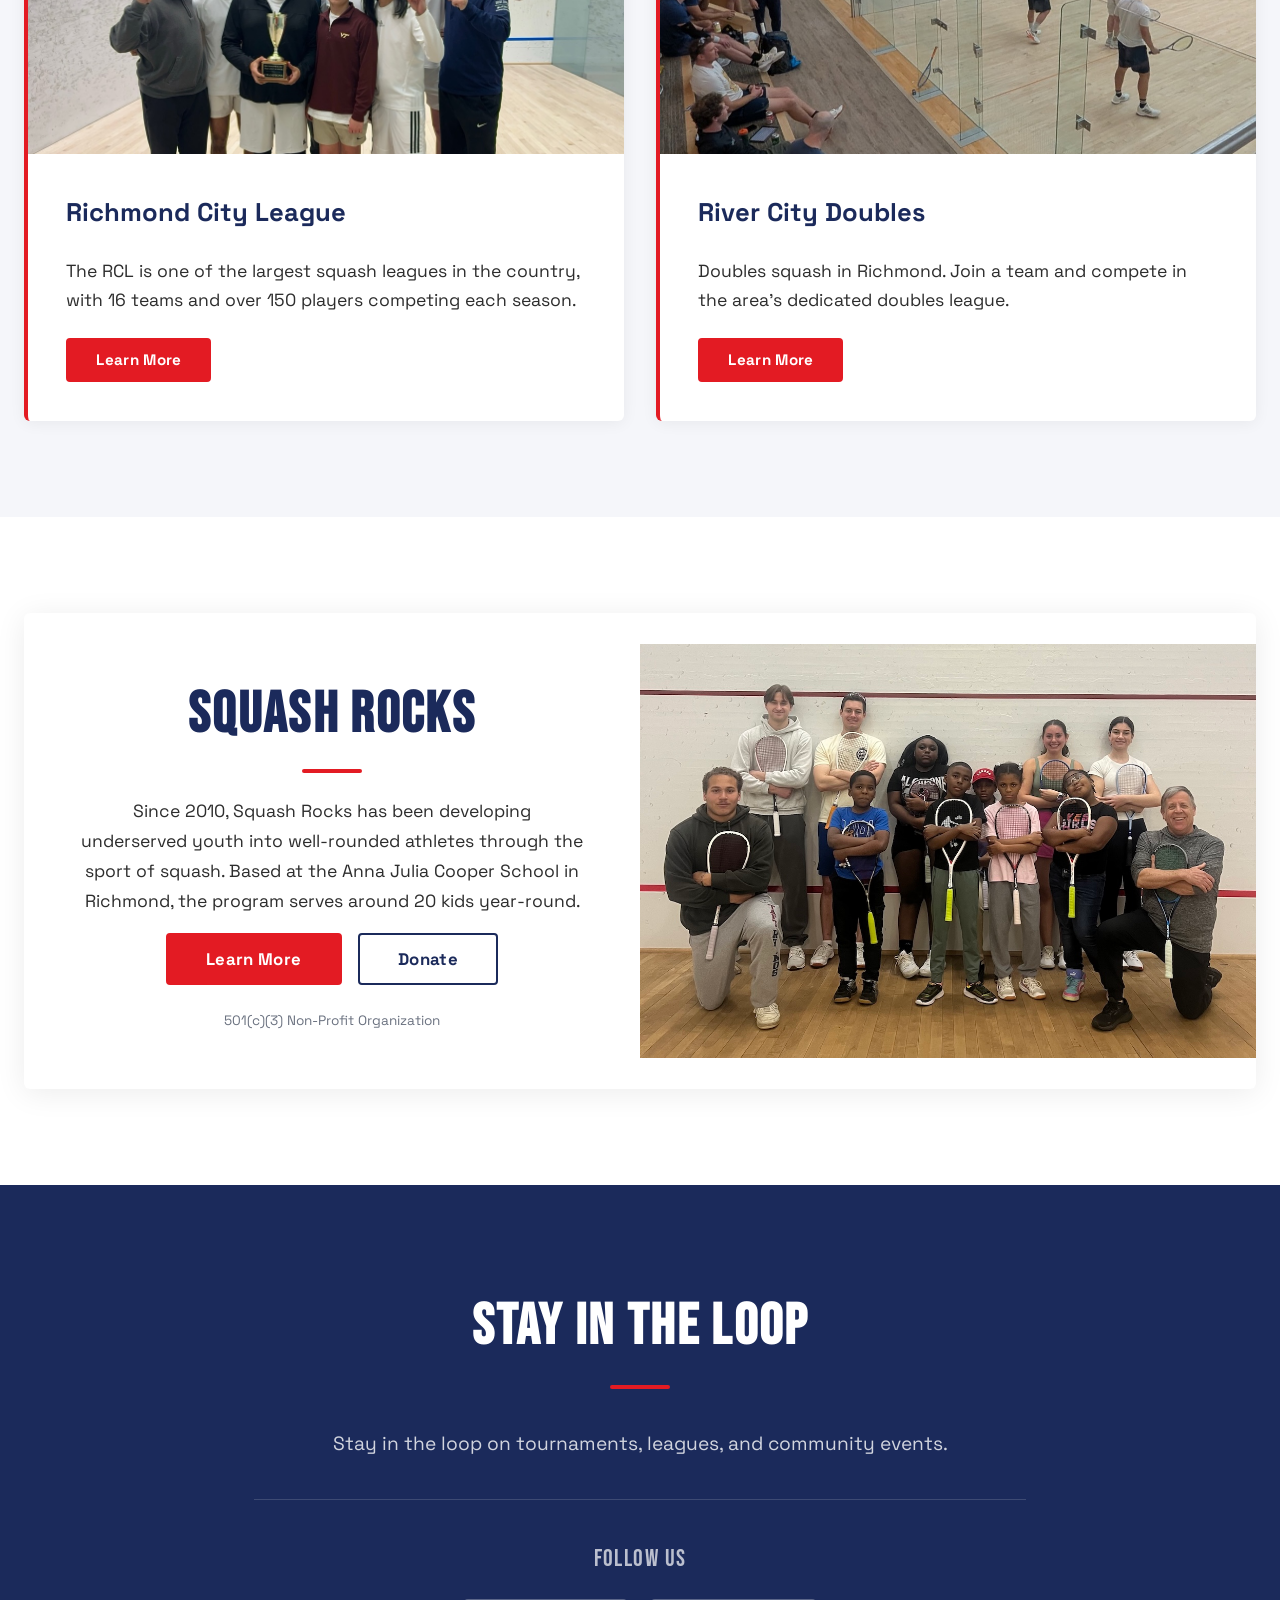
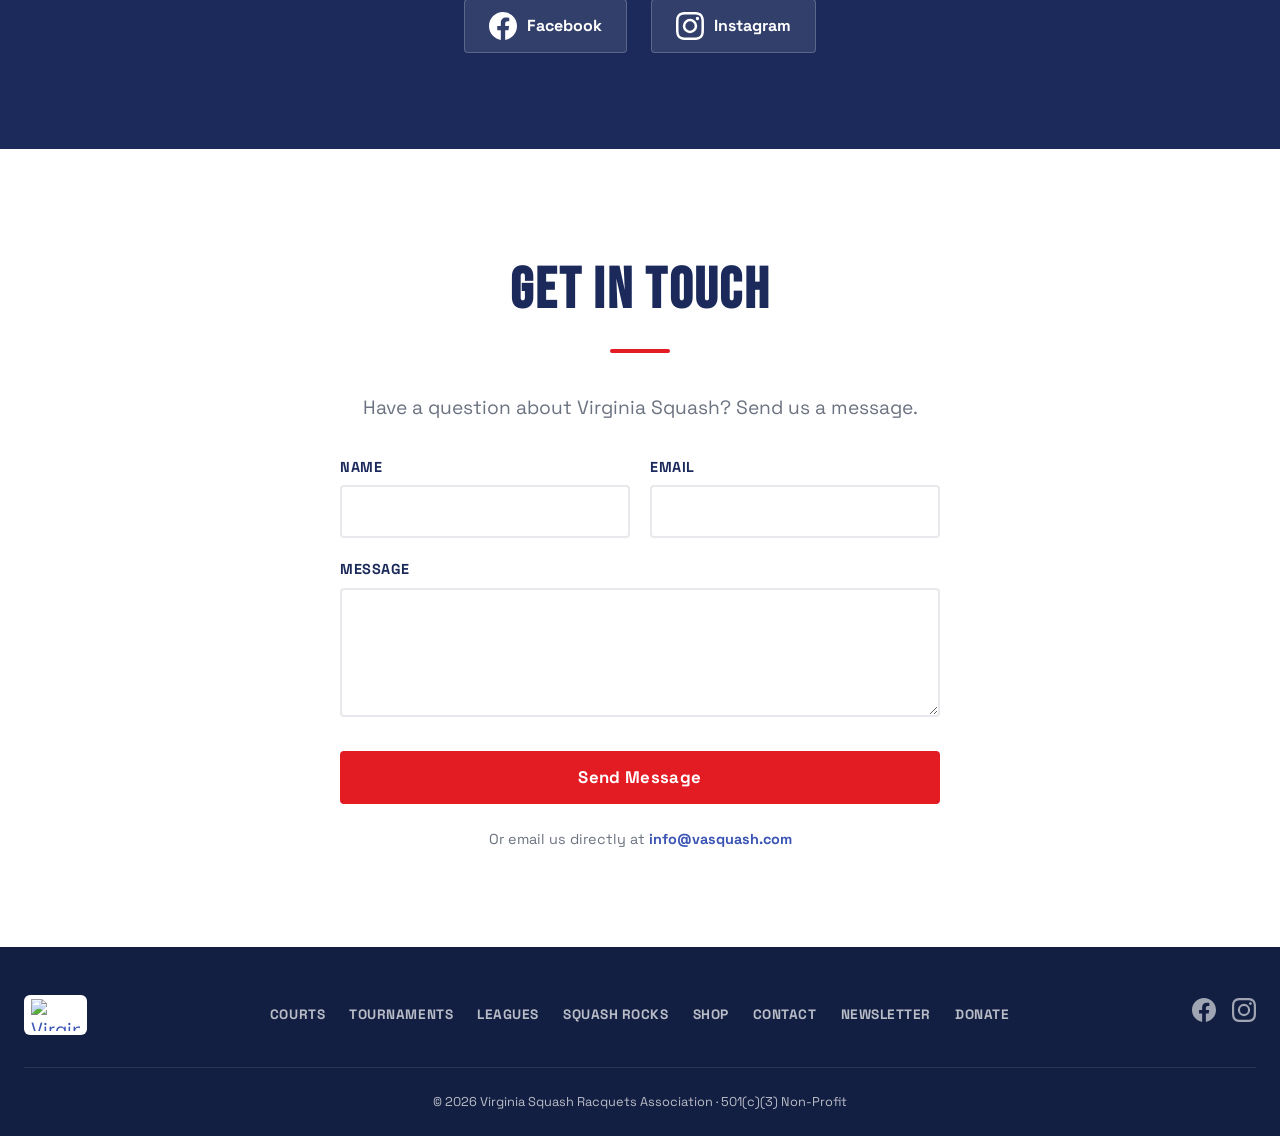
==== commit 47ce7c1b: "Add Courts link to nav and footer across both pages Co-Authored-By: Claude Opus 4.7 (1M context) <no" ====
--- a/index.html
+++ b/index.html
@@ -32,6 +32,7 @@
         <span></span>
       </button>
       <div class="nav__menu" id="navMenu">
+        <a href="#courts" class="nav__link">Courts</a>
         <a href="#tournaments" class="nav__link">Tournaments</a>
         <a href="#leagues" class="nav__link">Leagues</a>
         <a href="squash-rocks.html" class="nav__link">Squash Rocks</a>
@@ -238,6 +239,7 @@
           <img src="assets/logo-nav.png" alt="Virginia Squash" width="100" height="65" loading="lazy">
         </a>
         <nav class="footer__nav" aria-label="Footer navigation">
+          <a href="#courts">Courts</a>
           <a href="#tournaments">Tournaments</a>
           <a href="#leagues">Leagues</a>
           <a href="squash-rocks.html">Squash Rocks</a>
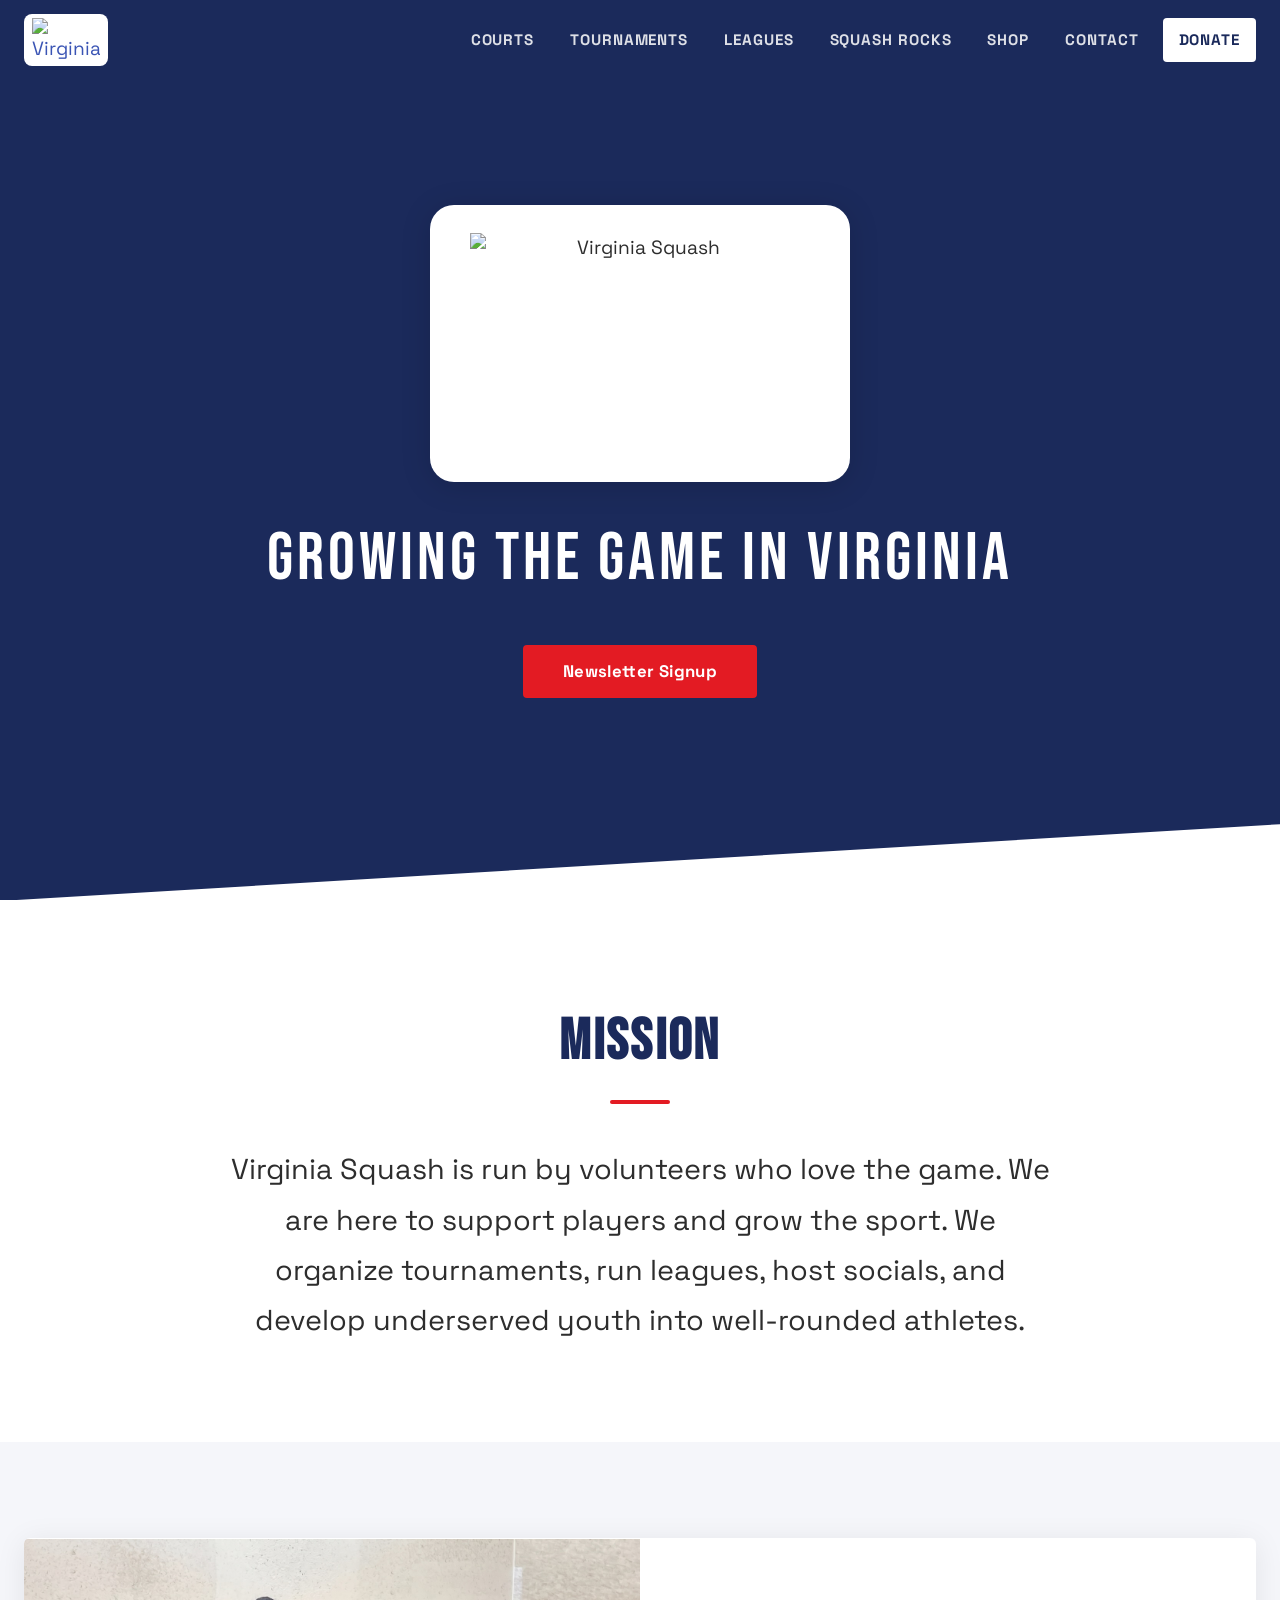
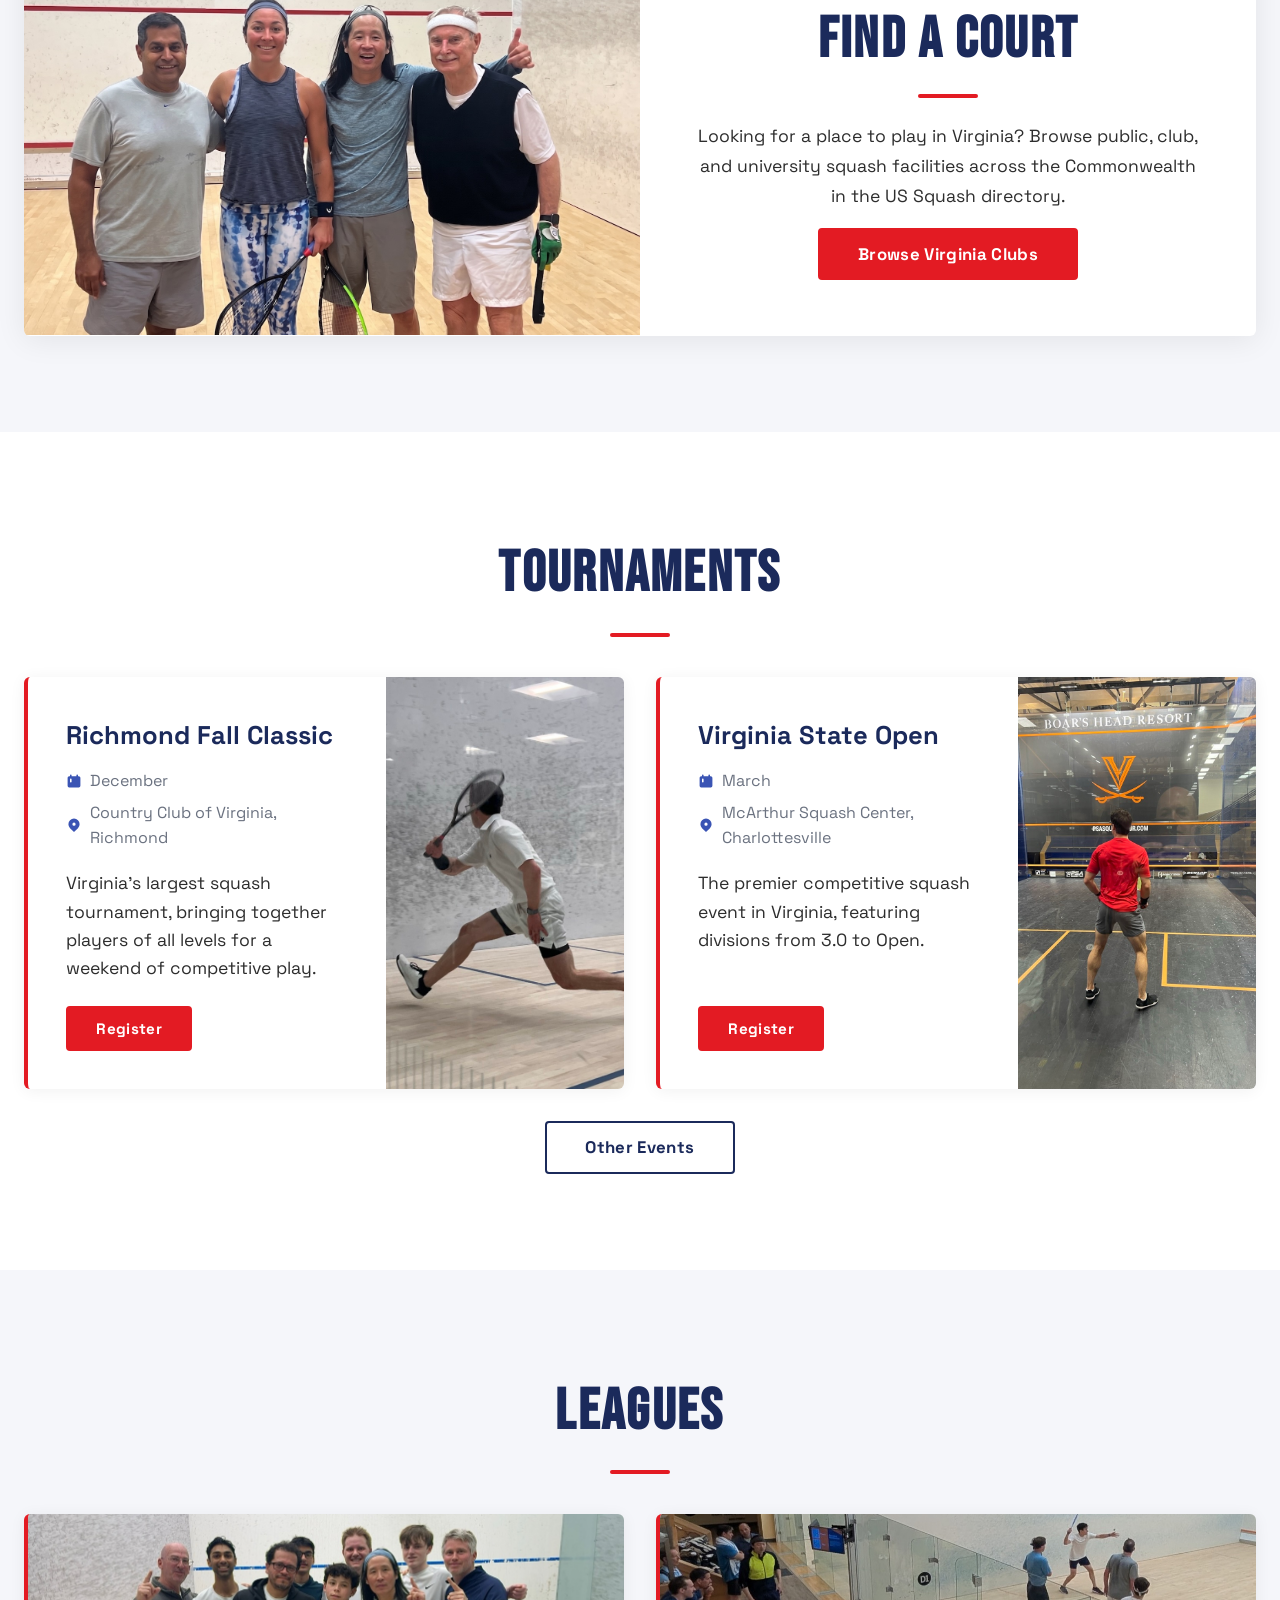
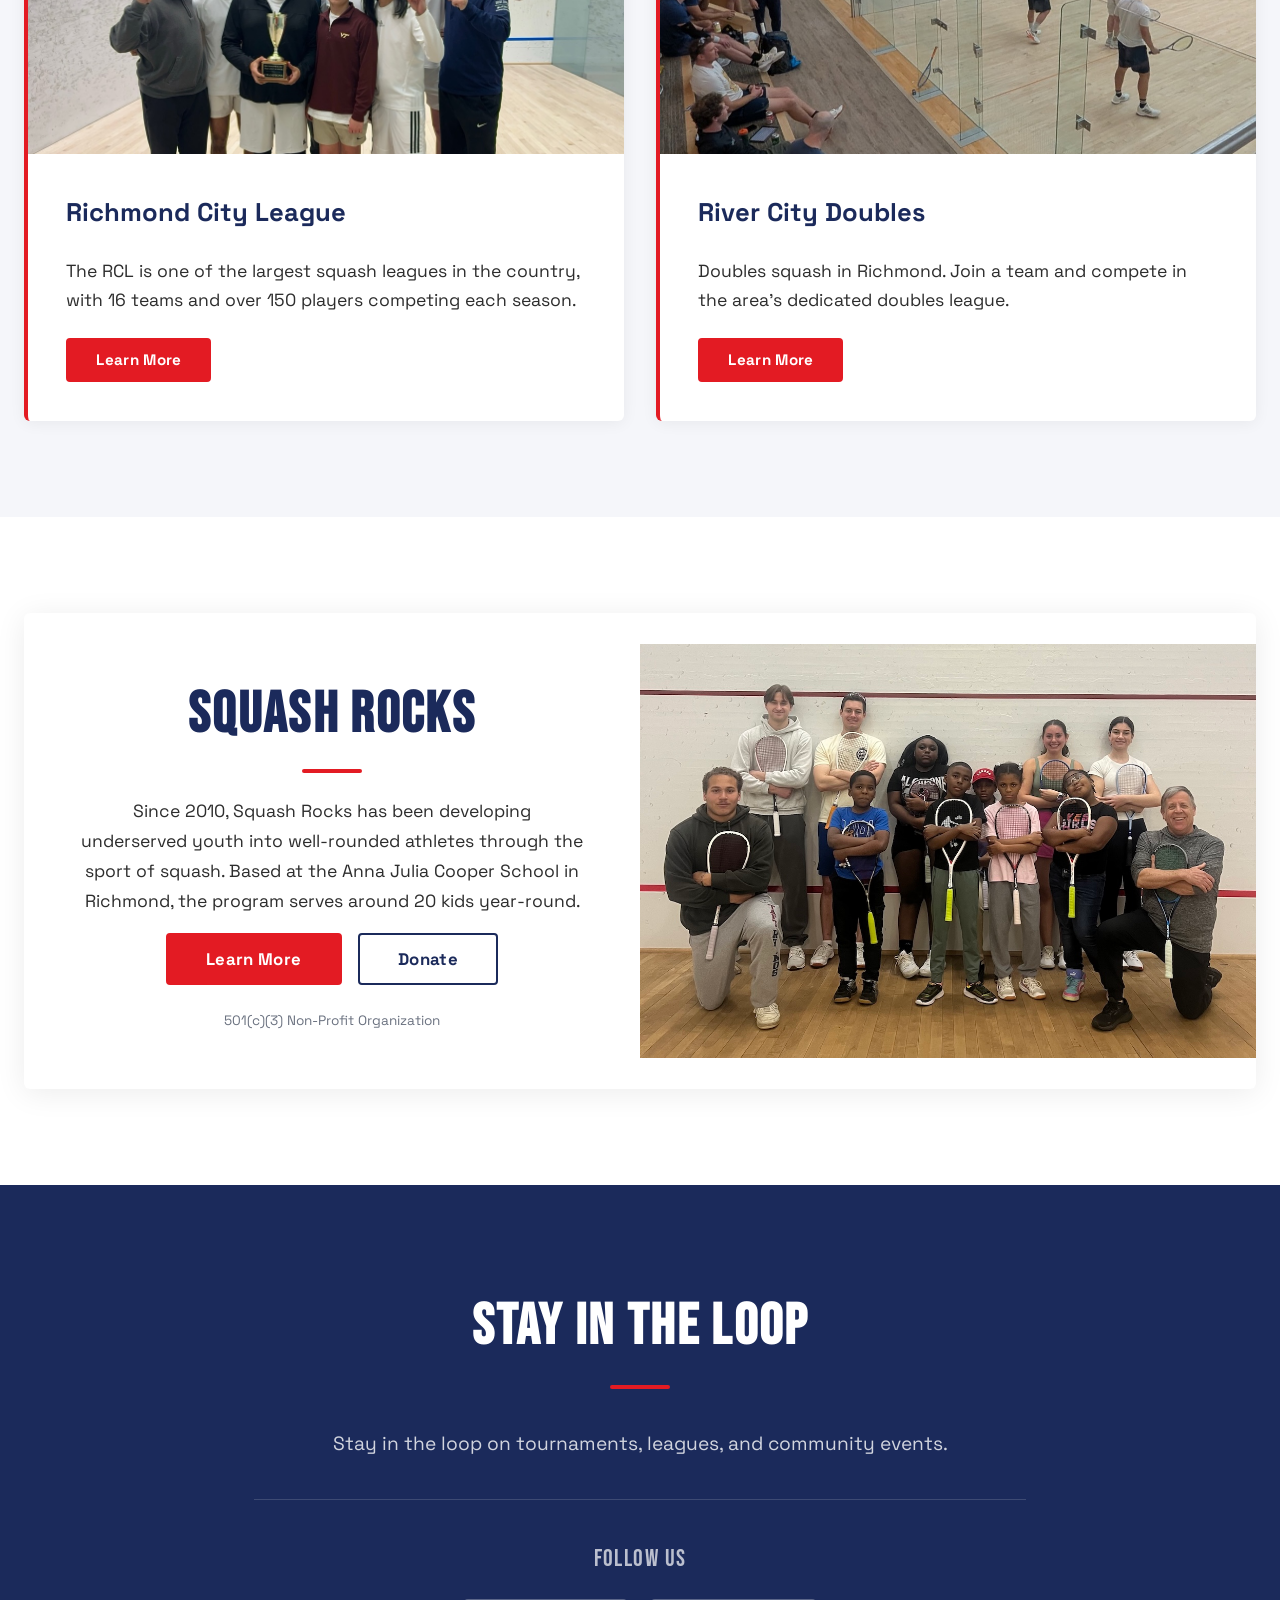
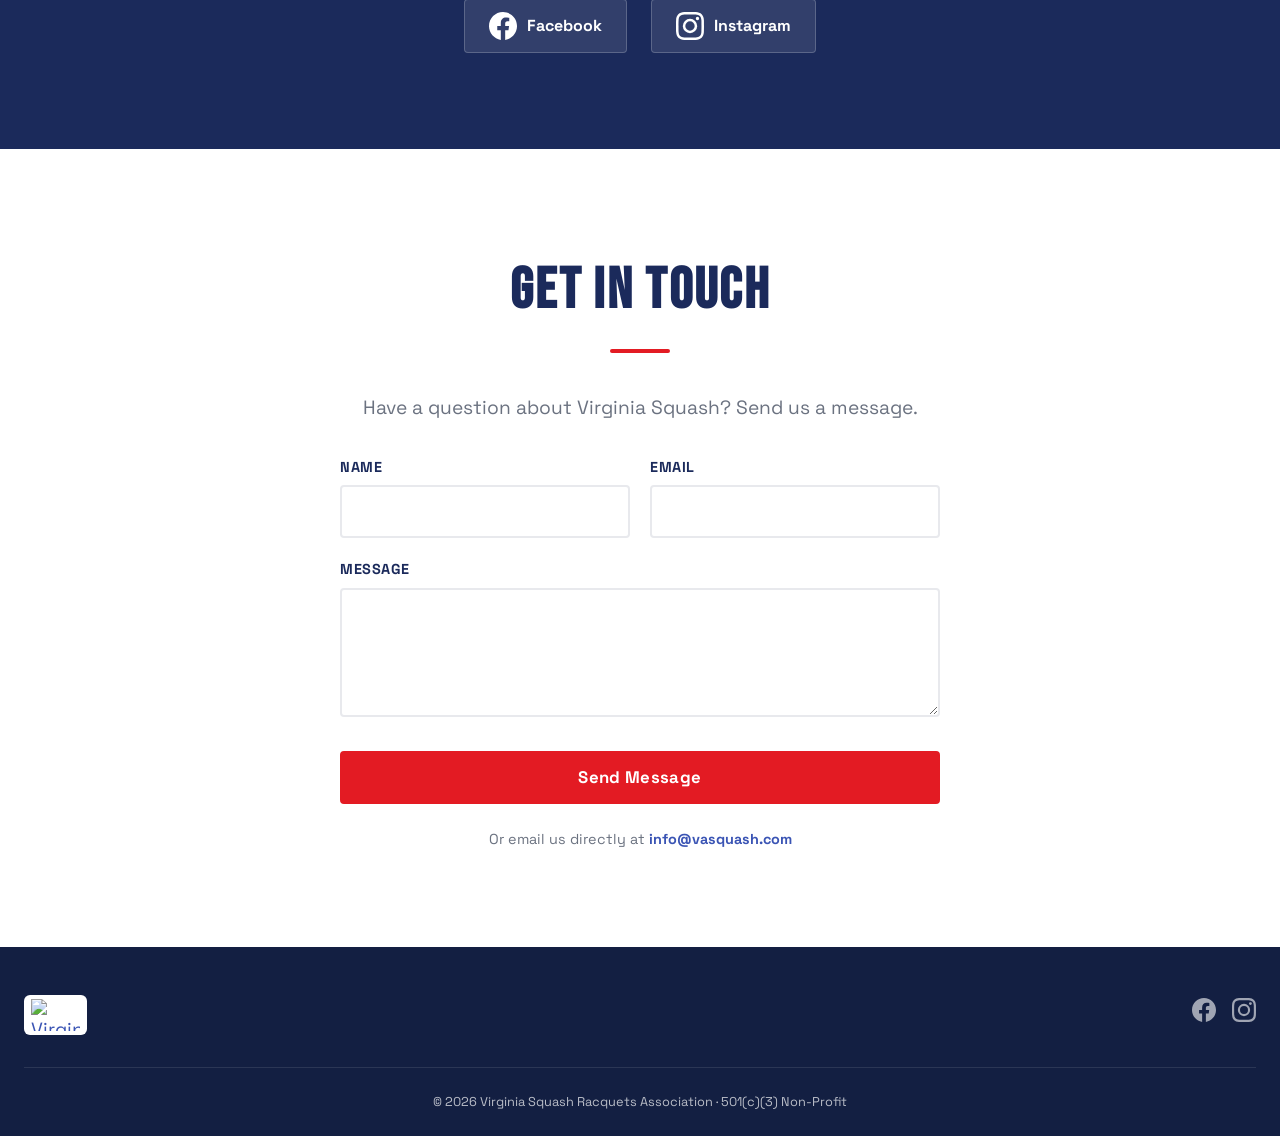
==== commit 34a4df24: "Remove footer nav links; sticky top nav already covers in-page navigation Co-Authored-By: Claude Opu" ====
--- a/index.html
+++ b/index.html
@@ -238,17 +238,7 @@
         <a href="#" class="footer__logo">
           <img src="assets/logo-nav.png" alt="Virginia Squash" width="100" height="65" loading="lazy">
         </a>
-        <nav class="footer__nav" aria-label="Footer navigation">
-          <a href="#courts">Courts</a>
-          <a href="#tournaments">Tournaments</a>
-          <a href="#leagues">Leagues</a>
-          <a href="squash-rocks.html">Squash Rocks</a>
-          <a href="https://virginia-squash-shop.fourthwall.com/" target="_blank" rel="noopener noreferrer">Shop</a>
-          <a href="#contact">Contact</a>
-          <a href="#newsletter">Newsletter</a>
-          <a href="https://secure.lglforms.com/form_engine/s/cYFWQz6Lg2ntvpS0gaGcMw?t=1695511585" target="_blank" rel="noopener noreferrer">Donate</a>
-        </nav>
-        <div class="footer__social">
+<div class="footer__social">
           <a href="https://www.facebook.com/vasquash" target="_blank" rel="noopener noreferrer" aria-label="Facebook">
             <svg viewBox="0 0 24 24" width="24" height="24" fill="currentColor"><path d="M24 12.073c0-6.627-5.373-12-12-12s-12 5.373-12 12c0 5.99 4.388 10.954 10.125 11.854v-8.385H7.078v-3.47h3.047V9.43c0-3.007 1.792-4.669 4.533-4.669 1.312 0 2.686.235 2.686.235v2.953H15.83c-1.491 0-1.956.925-1.956 1.874v2.25h3.328l-.532 3.47h-2.796v8.385C19.612 23.027 24 18.062 24 12.073z"/></svg>
           </a>
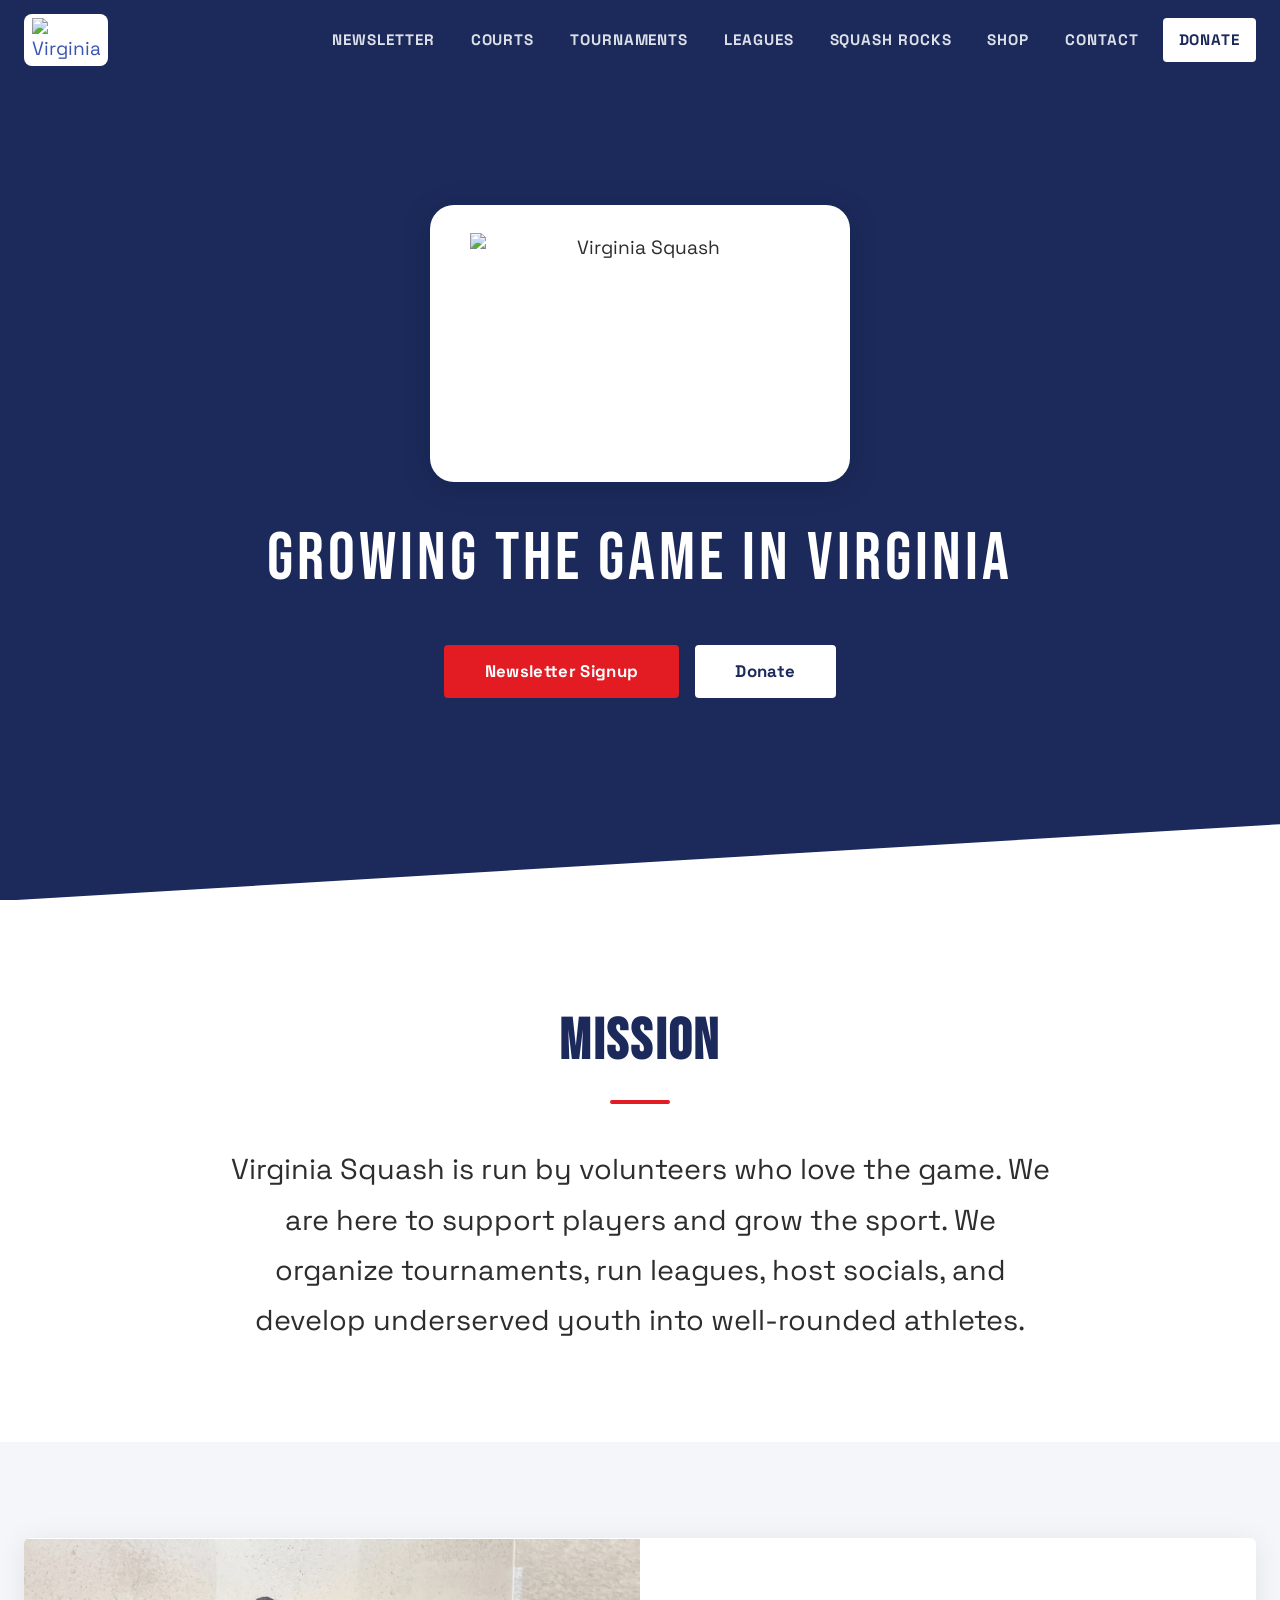
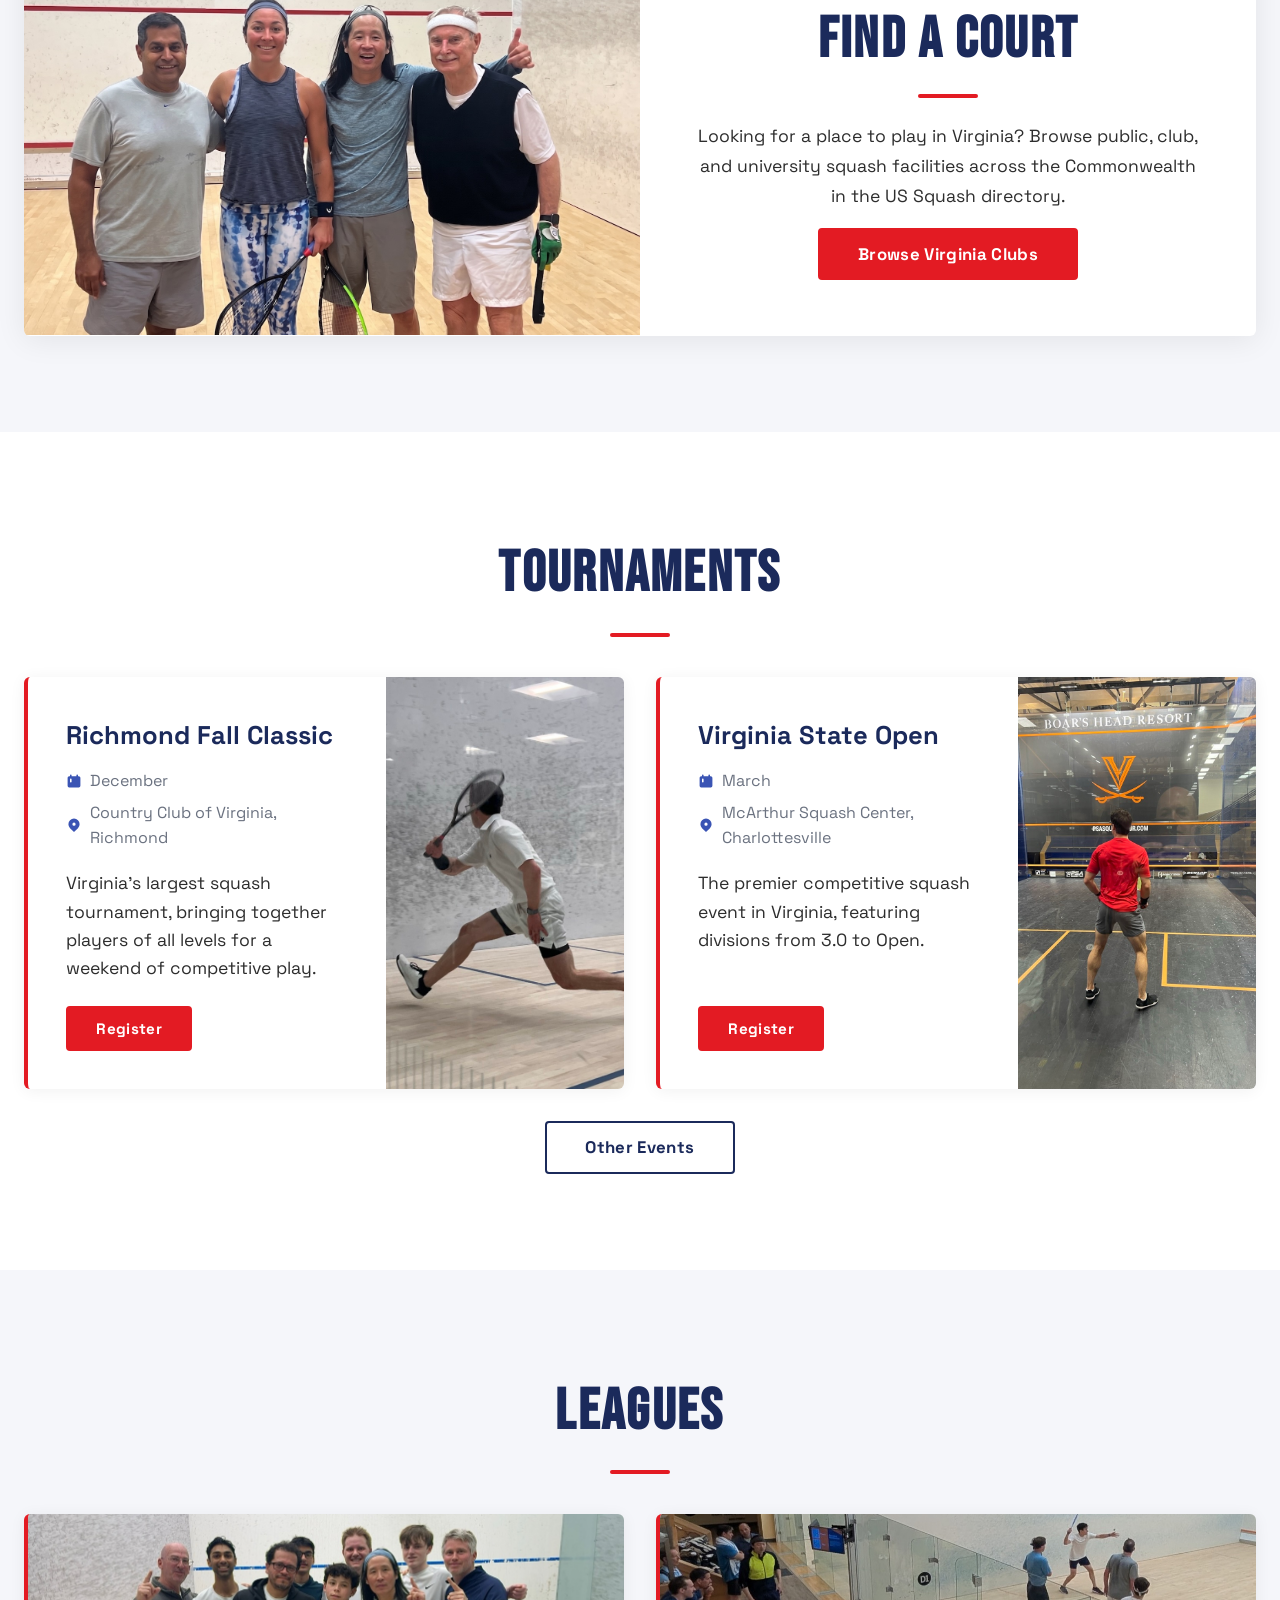
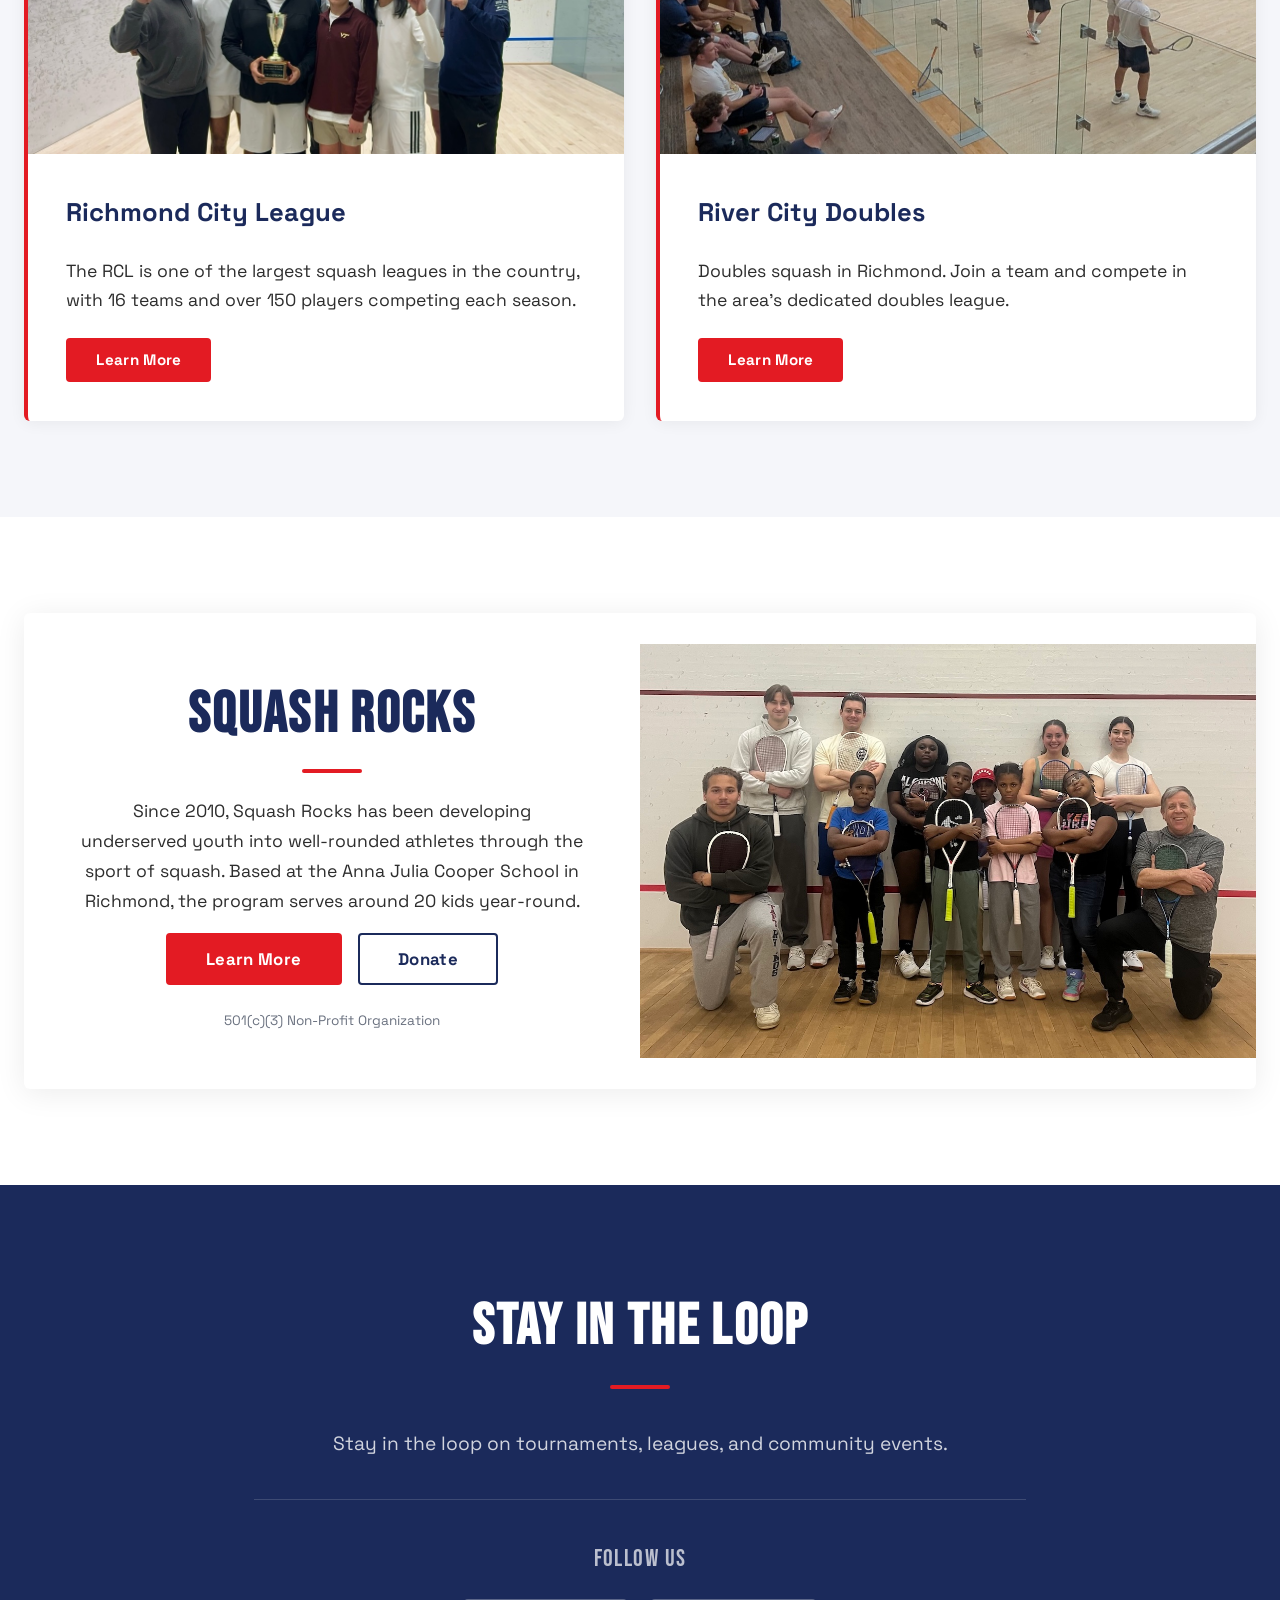
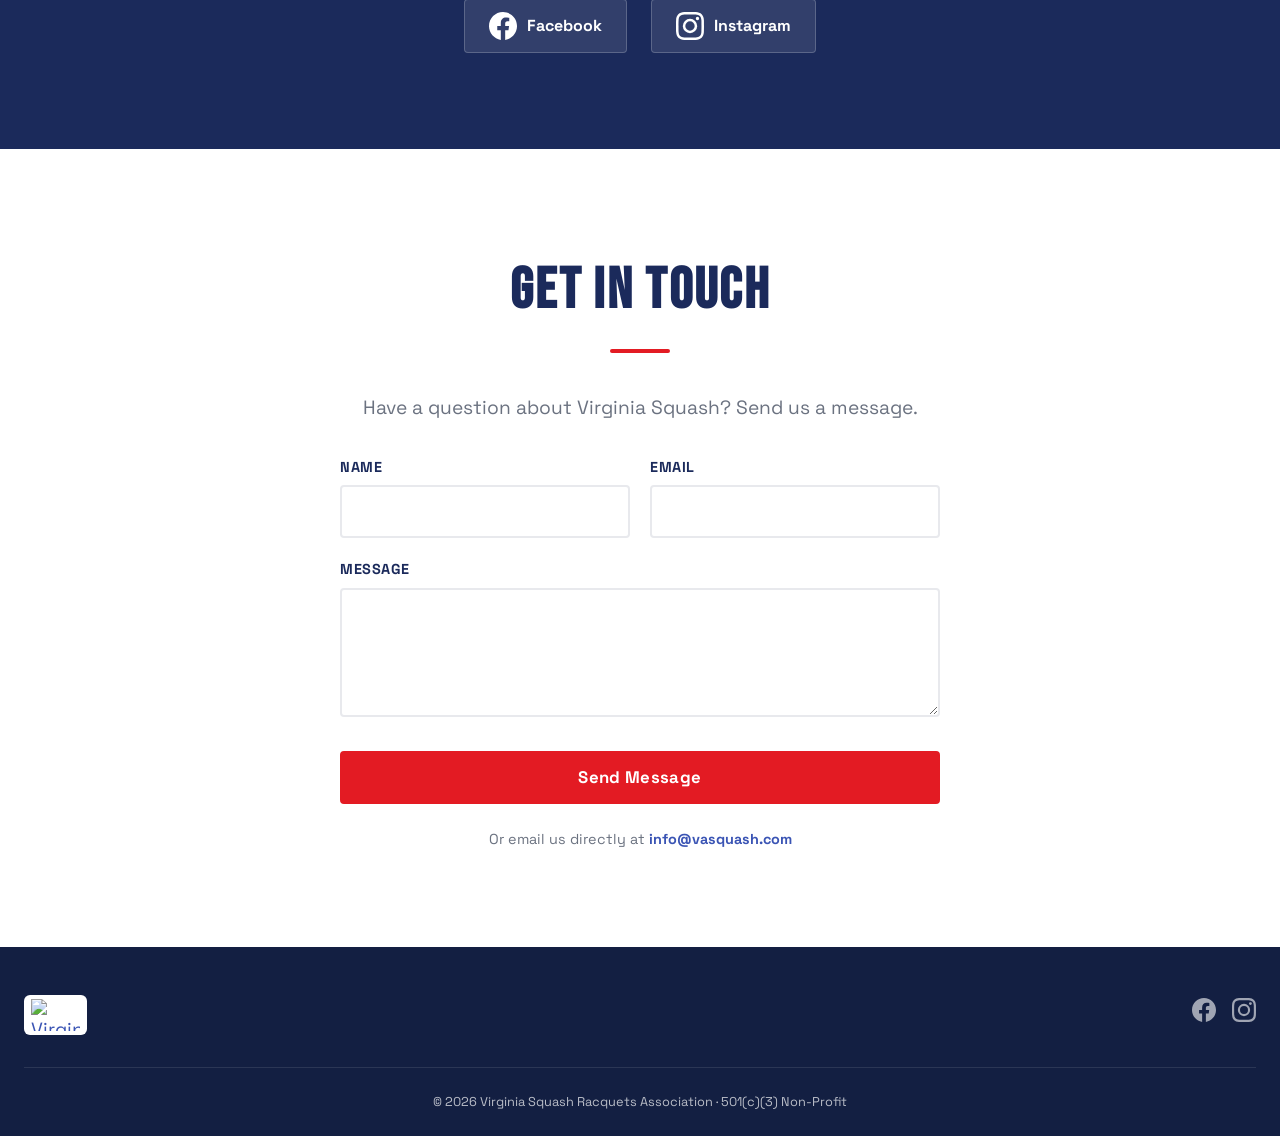
==== commit 700eca00: "Add hero Donate button and refine nav and hover behavior - Newsletter back in nav as first item on b" ====
--- a/index.html
+++ b/index.html
@@ -32,6 +32,7 @@
         <span></span>
       </button>
       <div class="nav__menu" id="navMenu">
+        <a href="#newsletter" class="nav__link">Newsletter</a>
         <a href="#courts" class="nav__link">Courts</a>
         <a href="#tournaments" class="nav__link">Tournaments</a>
         <a href="#leagues" class="nav__link">Leagues</a>
@@ -51,6 +52,7 @@
       <p class="hero__tagline">Growing the Game in Virginia</p>
       <div class="btn-group">
         <a href="#newsletter" class="btn btn--primary">Newsletter Signup</a>
+        <a href="https://secure.lglforms.com/form_engine/s/cYFWQz6Lg2ntvpS0gaGcMw?t=1695511585" class="btn btn--white-navy" target="_blank" rel="noopener noreferrer">Donate</a>
       </div>
     </div>
   </section>
--- a/styles.css
+++ b/styles.css
@@ -182,6 +182,27 @@
 .btn--outline-dark:hover {
   background: var(--navy);
   color: var(--white);
+}
+
+.btn--white-navy {
+  background: var(--white);
+  color: var(--navy);
+  border-color: var(--white);
+}
+
+.btn--white-navy:hover {
+  background: transparent;
+  color: var(--white);
+  border-color: var(--white);
+  transform: translateY(-2px);
+  box-shadow: 0 4px 12px rgba(0, 0, 0, 0.2);
+}
+
+.hero .btn--primary:hover {
+  background: transparent;
+  color: var(--white);
+  border-color: var(--white);
+  box-shadow: 0 4px 12px rgba(0, 0, 0, 0.2);
 }
 
 .btn--sm {
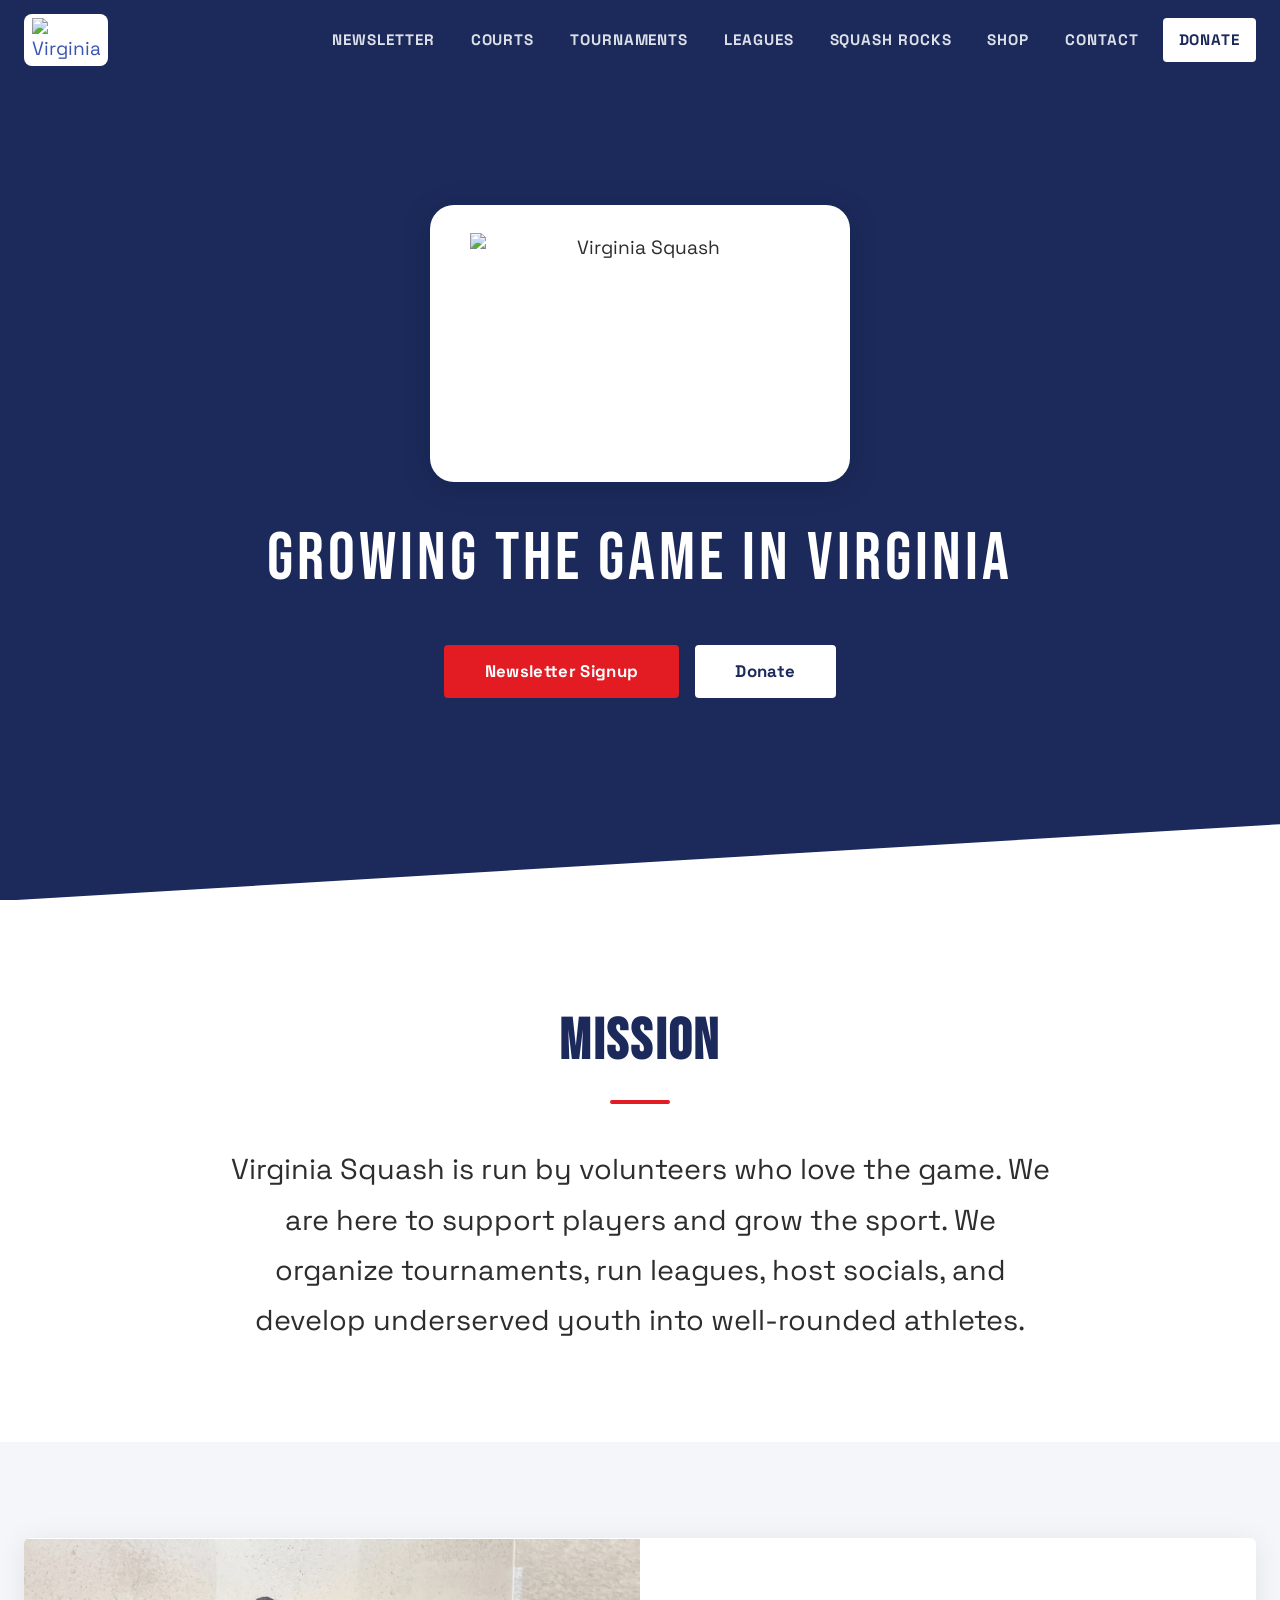
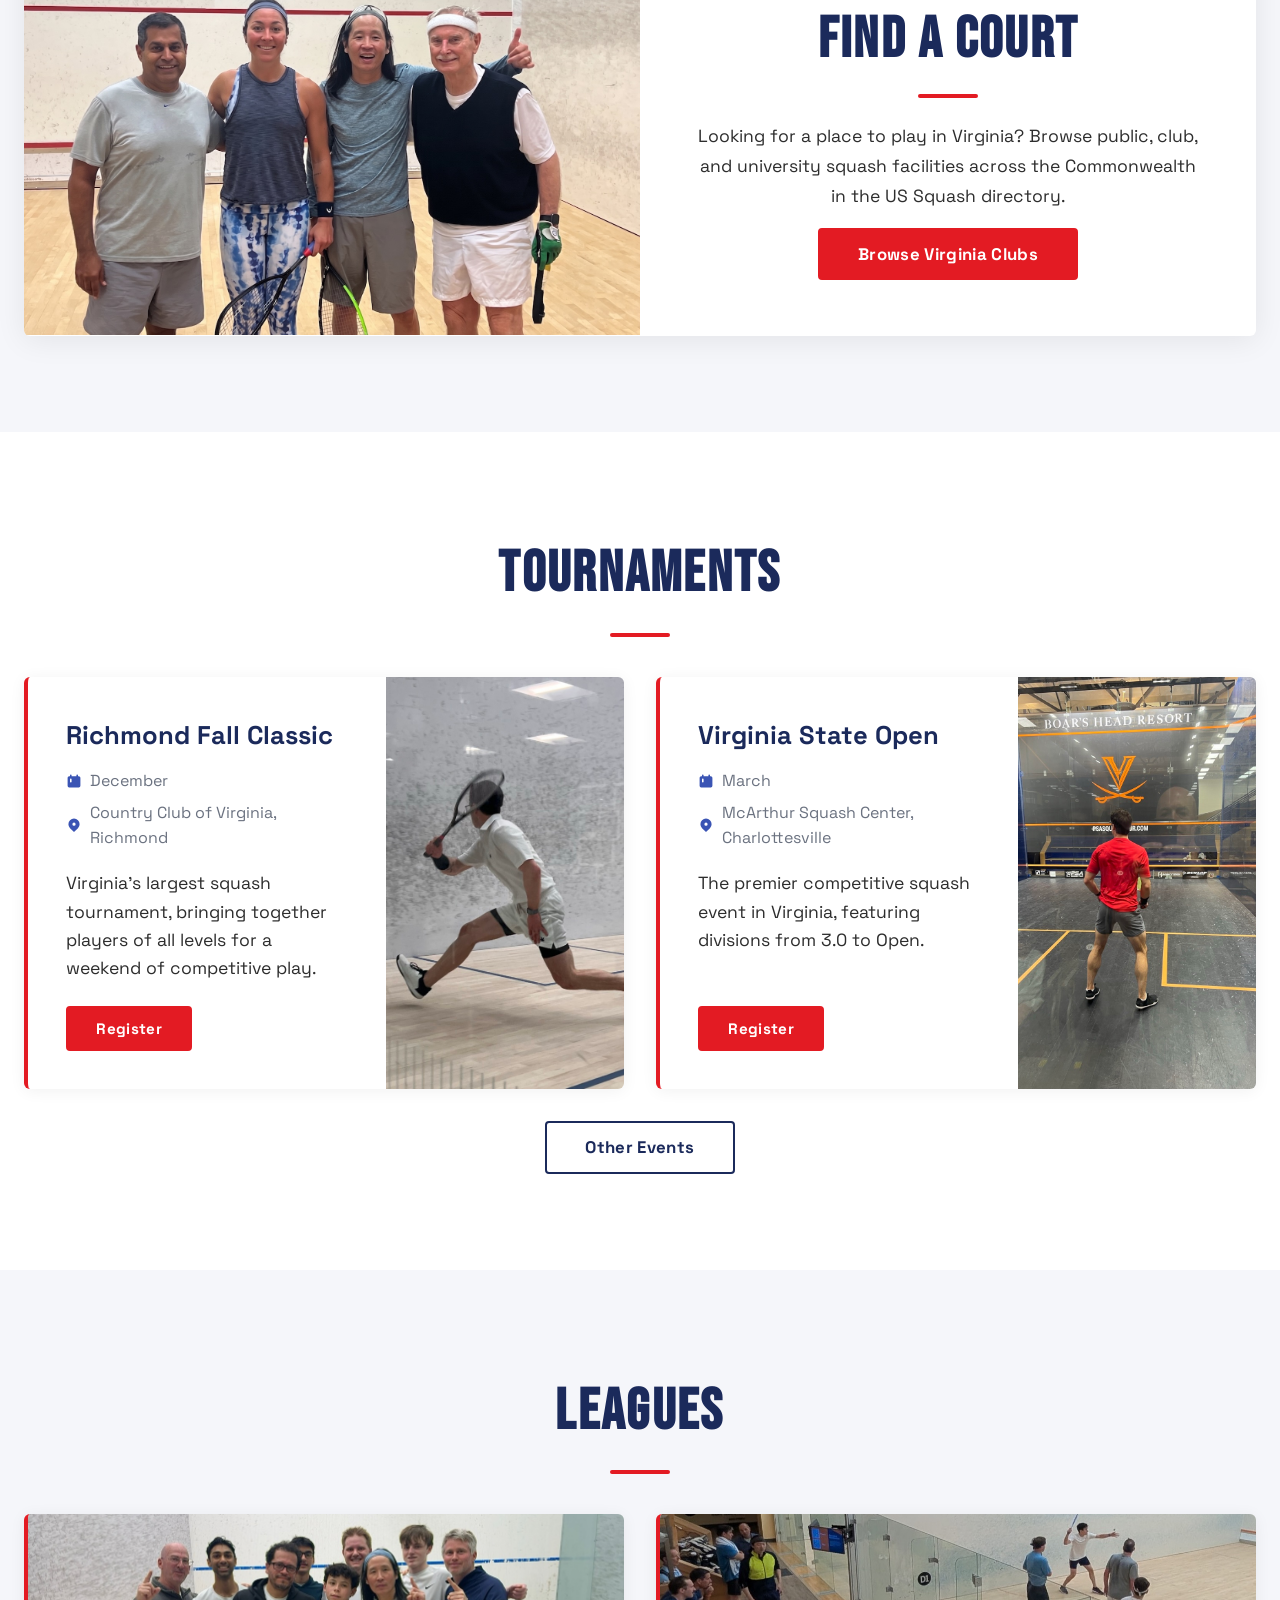
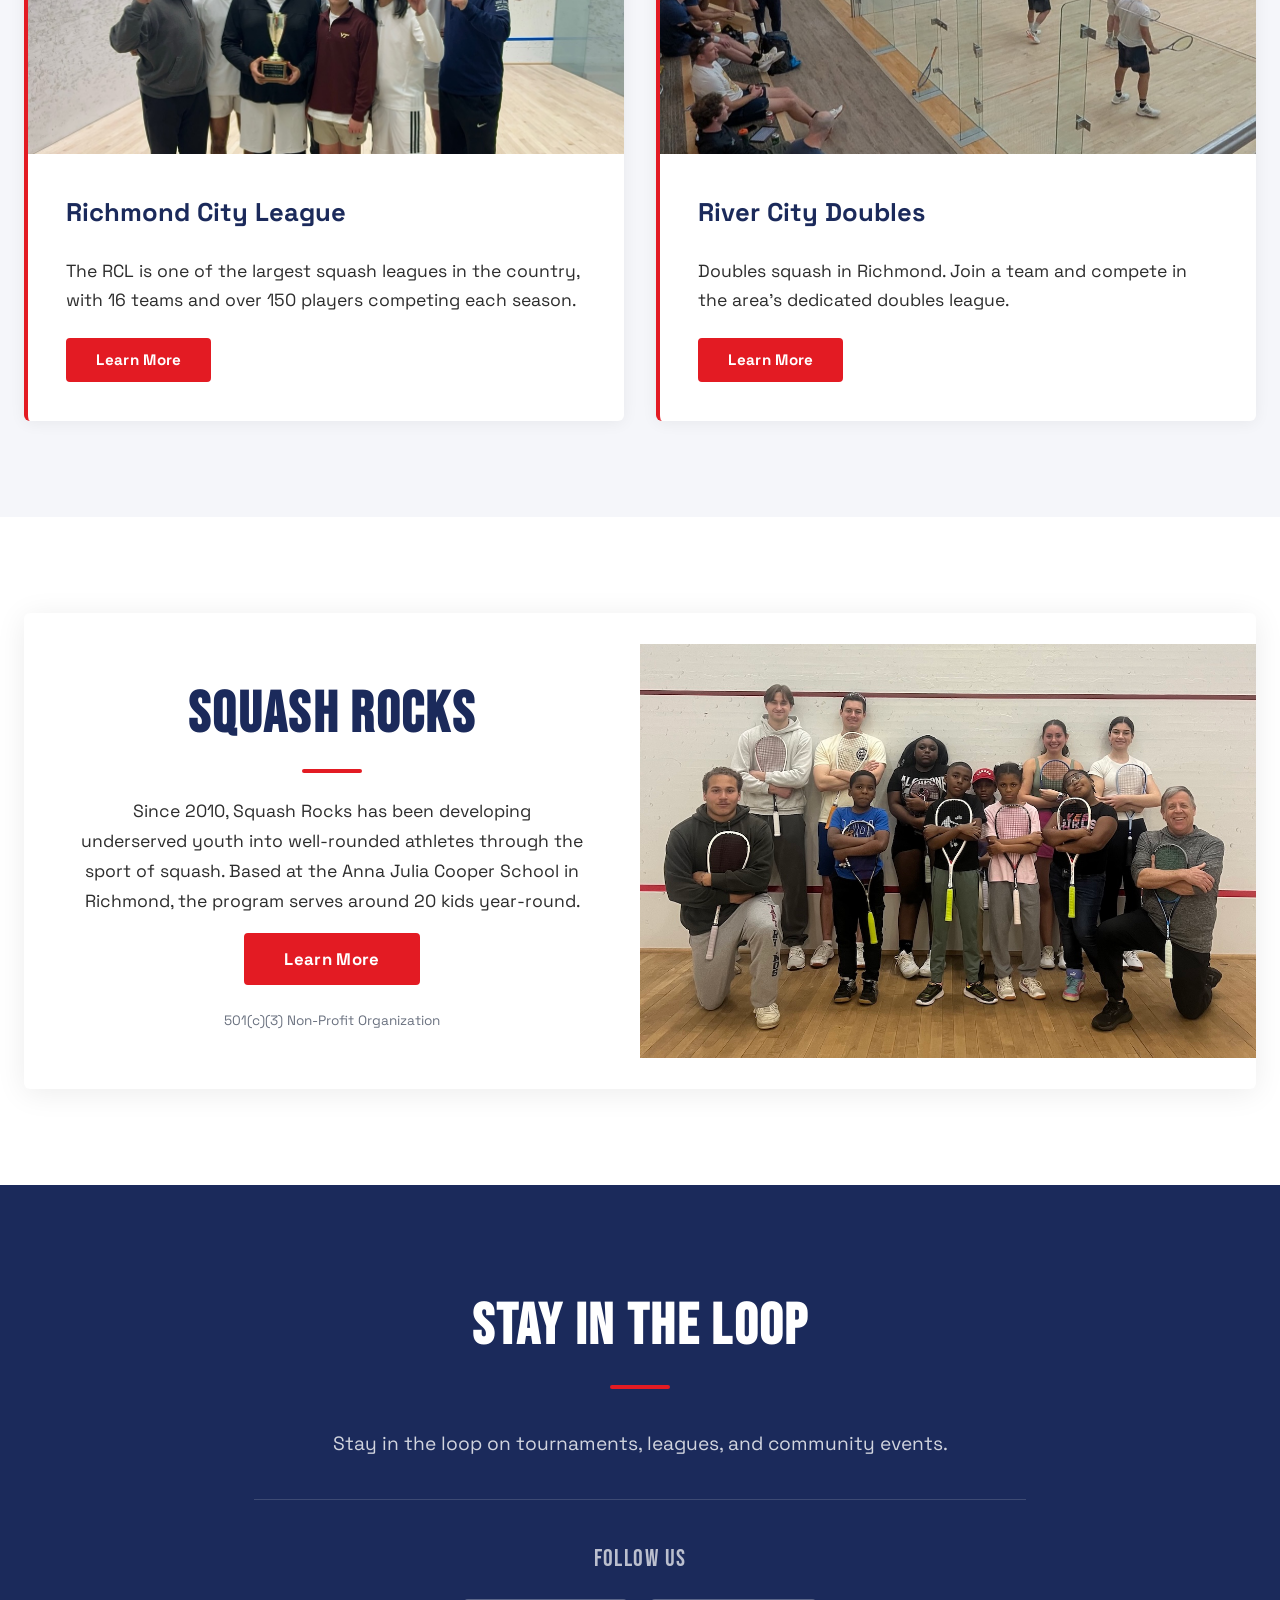
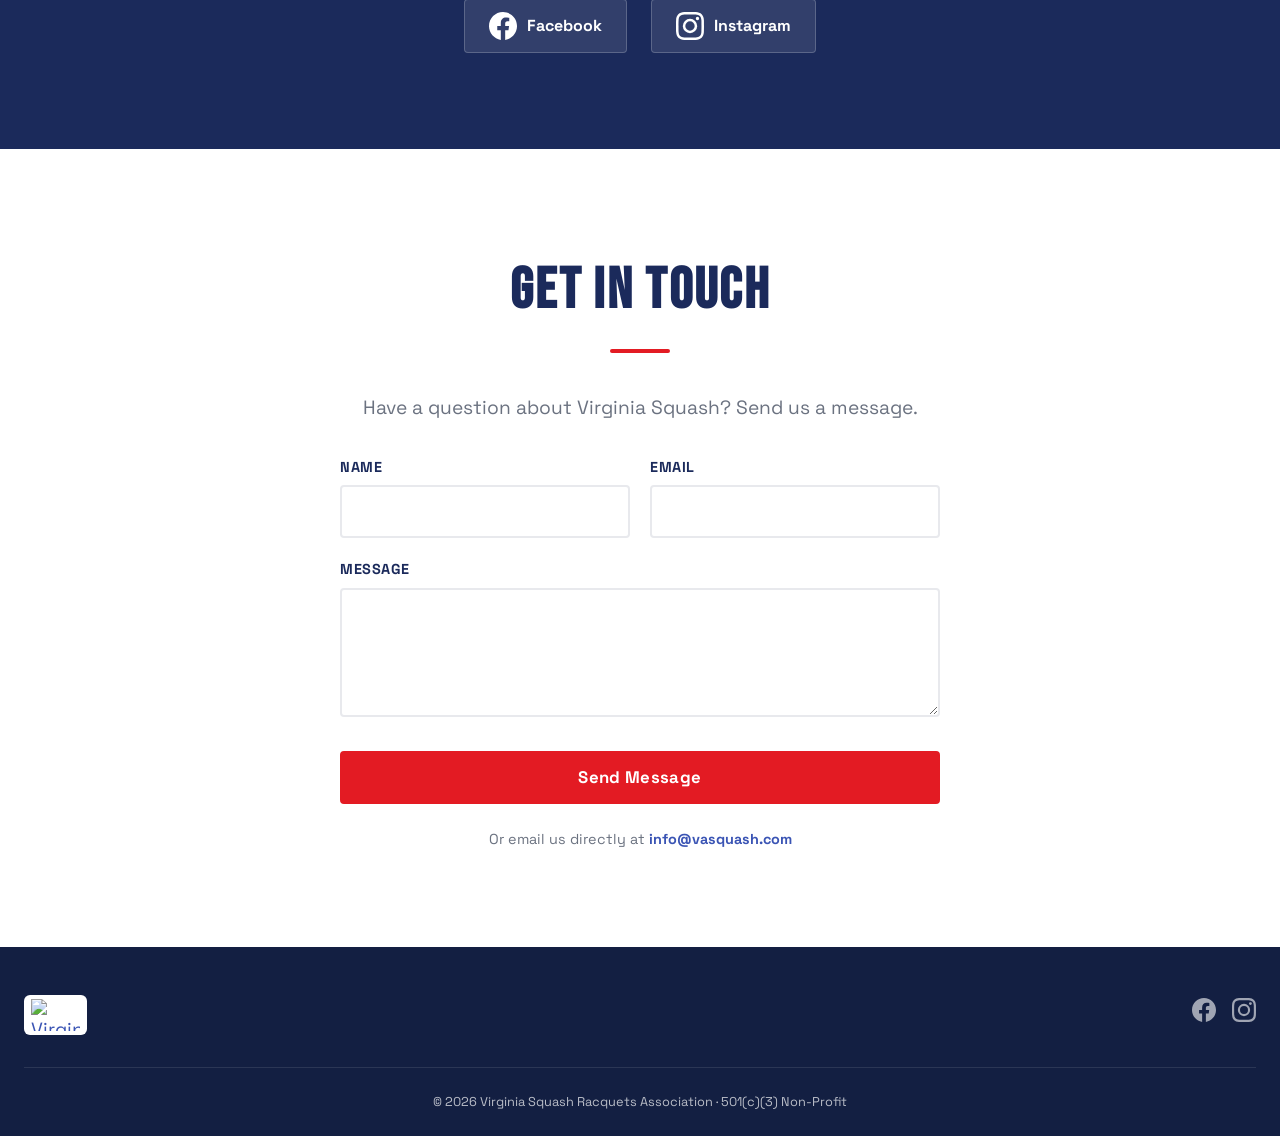
==== commit cbbabcb0: "update: remove Donate button from Squash Rocks card on main page Squash Rocks has its own donation f" ====
--- a/index.html
+++ b/index.html
@@ -174,7 +174,6 @@
           <p>Since 2010, Squash Rocks has been developing underserved youth into well-rounded athletes through the sport of squash. Based at the Anna Julia Cooper School in Richmond, the program serves around 20 kids year-round.</p>
           <div class="btn-group">
             <a href="squash-rocks.html" class="btn btn--primary">Learn More</a>
-            <a href="https://secure.lglforms.com/form_engine/s/cYFWQz6Lg2ntvpS0gaGcMw?t=1695511585" class="btn btn--outline btn--outline-dark" target="_blank" rel="noopener noreferrer">Donate</a>
           </div>
           <p class="feature__nonprofit">501(c)(3) Non-Profit Organization</p>
         </div>
